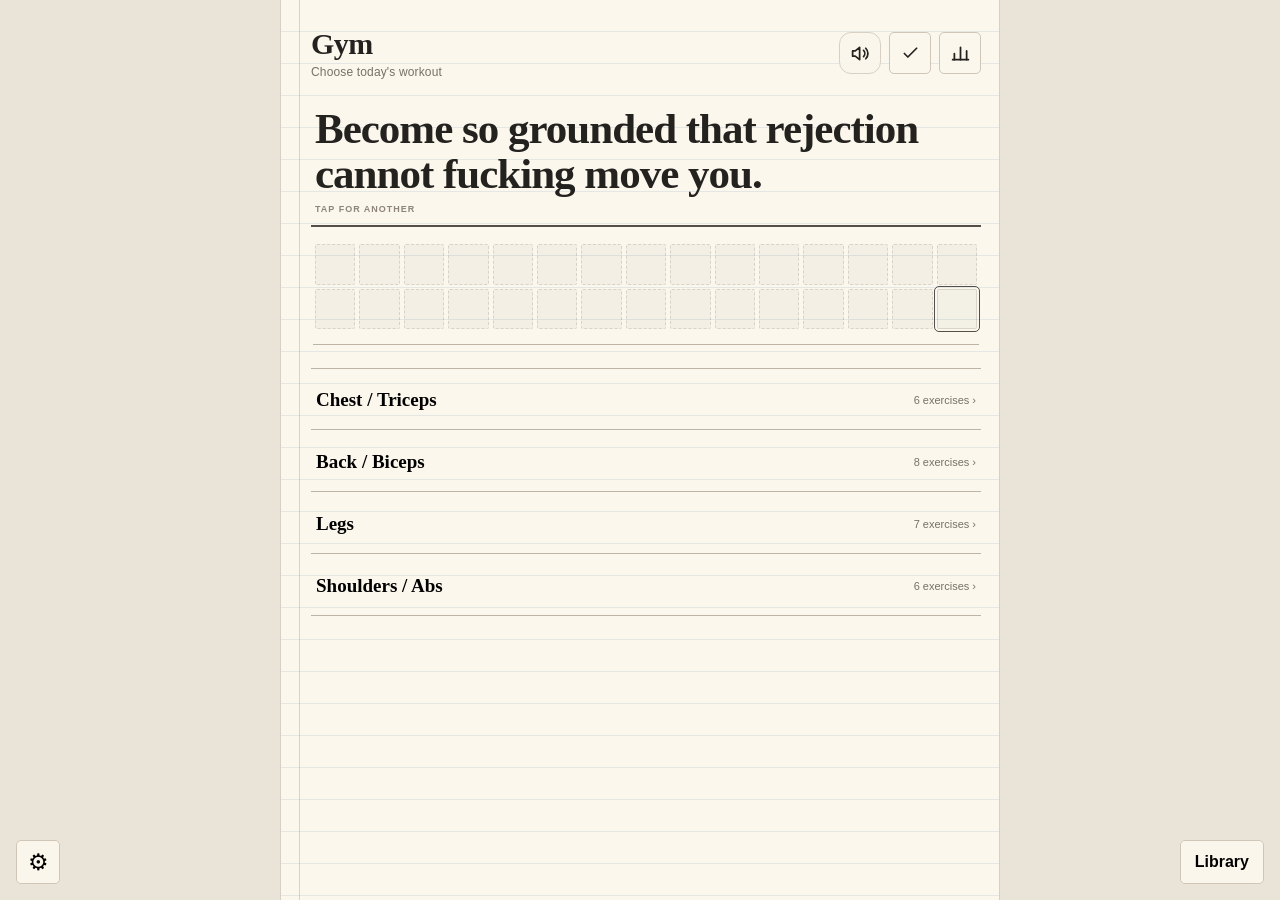
==== index.html @ 4568f5f9 "Fix spreadsheet layout loader boot" ====
<!DOCTYPE html>
<html lang="en">
<head>
  <meta charset="UTF-8">
  <meta name="viewport" content="width=device-width, initial-scale=1, viewport-fit=cover">
  <meta name="apple-mobile-web-app-capable" content="yes">
  <meta name="apple-mobile-web-app-status-bar-style" content="default">
  <meta name="theme-color" content="#f7f1e5">
  <link rel="apple-touch-icon" href="apple-touch-icon.png">
  <title>Gym Tracker</title>
  <style>html,body{margin:0;min-height:100%;background:#f7f1e5;font-family:-apple-system,BlinkMacSystemFont,"Segoe UI",Arial,sans-serif}#boot{min-height:100vh;display:grid;place-items:center;color:#777;font-size:13px}</style>
</head>
<body>
  <div id="boot">Loading gym tracker…</div>
  <script>
    if ('serviceWorker' in navigator) navigator.serviceWorker.register('./sw.js').catch(() => {});
    const files = ['./legacy.html?v=15','./layout-v15-0.txt?v=15','./layout-v15-1.txt?v=15','./layout-v15-2.txt?v=15','./layout-v15-3.txt?v=15','./layout-v15-4.txt?v=15'];
    Promise.all(files.map(url => fetch(url).then(r => { if (!r.ok) throw new Error('Could not load ' + url); return r.text(); })))
      .then(([html, ...parts]) => {
        const script = parts.join('\n');
        const enhanced = html
          .replace('</head>', '<link rel="stylesheet" href="layout-v15.css?v=15"></head>')
          .replace('</body>', '<script>' + script + '</' + 'script></body>');
        document.open();
        document.write(enhanced);
        document.close();
      })
      .catch(err => { document.getElementById('boot').textContent = 'Could not load the gym tracker. Check your connection once, then reopen the app.'; console.error(err); });
  </script>
</body>
</html>
---- layout-v15.css ----
/* V15 — compact spreadsheet workout layout */
:root {
  --sheet-head: #dfa178;
  --sheet-sub: #ebc2a6;
  --sheet-grid: #c8b7a7;
  --sheet-cell: rgba(251,247,237,.93);
  --sheet-last: #8b8277;
}

.workout-sheet-hint {
  margin: -8px 1px 9px;
  color: var(--muted);
  font-size: 10px;
  letter-spacing: .15px;
}

.workout-sheet-wrap {
  width: calc(100% + 24px);
  margin-left: -12px;
  margin-right: -12px;
  overflow-x: auto;
  overscroll-behavior-x: contain;
  -webkit-overflow-scrolling: touch;
  border: 1px solid #aa9887;
  background: rgba(251,247,237,.72);
  scrollbar-width: thin;
}

.workout-sheet {
  border-collapse: separate;
  border-spacing: 0;
  table-layout: fixed;
  min-width: max-content;
  width: max-content;
  color: var(--text);
  font-size: 12px;
}

.workout-sheet th,
.workout-sheet td {
  border-right: 1px solid var(--sheet-grid);
  border-bottom: 1px solid var(--sheet-grid);
  padding: 5px 4px;
  text-align: center;
  vertical-align: middle;
}

.workout-sheet tr:last-child td { border-bottom: 0; }
.workout-sheet th:last-child,
.workout-sheet td:last-child { border-right: 0; }

.workout-sheet thead th {
  color: #111;
  font-family: -apple-system, BlinkMacSystemFont, "Segoe UI", Arial, sans-serif;
  font-weight: 800;
  letter-spacing: .05px;
}

.workout-sheet .sheet-group-row th { background: var(--sheet-head); font-size: 13px; }
.workout-sheet .sheet-sub-row th { background: var(--sheet-sub); font-size: 12px; }
.workout-sheet .sheet-sets-group { font-size: 15px !important; }

.workout-sheet .sheet-exercise-col,
.workout-sheet .sheet-exercise-cell {
  width: 154px;
  min-width: 154px;
  max-width: 154px;
  position: sticky;
  left: 0;
}

.workout-sheet .sheet-exercise-col {
  z-index: 7;
  background: var(--sheet-head) !important;
  font-size: 15px !important;
}

.workout-sheet .sheet-exercise-cell {
  z-index: 4;
  background: #fbf7ed;
  text-align: left;
  padding: 6px 7px;
  box-shadow: 1px 0 0 var(--sheet-grid);
}

.sheet-ex-name {
  font-family: Georgia, "Times New Roman", serif;
  font-size: 13px;
  line-height: 1.1;
  font-weight: 700;
  overflow-wrap: anywhere;
}

.sheet-ex-meta {
  margin-top: 3px;
  color: var(--muted);
  font-size: 8.5px;
  line-height: 1.2;
}

.sheet-ex-tools {
  display: flex;
  align-items: center;
  gap: 4px;
  margin-top: 5px;
}

.sheet-tiny-btn {
  min-width: 24px;
  height: 21px;
  border: 1px solid #b9aa9b;
  border-radius: 3px;
  background: transparent;
  color: #4d4842;
  padding: 0 5px;
  font-size: 9px;
  font-weight: 800;
  cursor: pointer;
}

.sheet-set-col,
.sheet-set-cell,
.sheet-warm-col,
.sheet-warm-cell {
  width: 91px;
  min-width: 91px;
  max-width: 91px;
}

.sheet-set-cell,
.sheet-warm-cell,
.sheet-aim-cell,
.sheet-rir-cell,
.sheet-rep-aim-cell,
.sheet-control-cell {
  background: var(--sheet-cell);
}

.sheet-pair {
  display: grid;
  grid-template-columns: minmax(0, 1fr) 7px minmax(0, 1fr);
  align-items: center;
  gap: 1px;
  min-height: 28px;
}

.sheet-mini-input {
  width: 100%;
  min-width: 0;
  height: 27px;
  border: 0;
  border-bottom: 1px solid #a3978a;
  border-radius: 0;
  background: transparent;
  padding: 1px;
  text-align: center;
  color: var(--text);
  font-family: Georgia, "Times New Roman", serif;
  font-size: 14px;
  outline: none;
}

.sheet-mini-input:focus {
  background: rgba(255,255,255,.55);
  border-bottom-color: #222;
}

.sheet-slash { color: #625b53; font-size: 12px; font-weight: 700; }

.sheet-flags {
  display: flex;
  justify-content: center;
  gap: 3px;
  margin-top: 3px;
  min-height: 18px;
}

.sheet-flag-btn {
  height: 18px;
  min-width: 24px;
  border: 1px solid #bbb0a4;
  border-radius: 3px;
  background: transparent;
  color: #7a7168;
  padding: 0 4px;
  font-size: 8px;
  font-weight: 850;
  cursor: pointer;
}

.sheet-flag-btn.active {
  color: #fff;
  background: #25231f;
  border-color: #25231f;
}

.sheet-flag-btn.ds.active { background: #696158; border-color: #696158; }
.sheet-warm-mark { color: #7d7368; font-size: 8px; font-weight: 850; margin-top: 4px; }

.sheet-last {
  min-height: 12px;
  margin-top: 3px;
  color: var(--sheet-last);
  font-size: 8px;
  line-height: 1.15;
  white-space: nowrap;
}

.sheet-last strong { color: #5e574f; font-weight: 750; }

.sheet-aim-col,
.sheet-aim-cell {
  width: 118px;
  min-width: 118px;
  max-width: 118px;
}

.sheet-aim-btn {
  width: 100%;
  border: 0;
  background: transparent;
  padding: 2px;
  color: #222;
  font-size: 10px;
  line-height: 1.18;
  font-weight: 750;
  cursor: pointer;
  overflow-wrap: anywhere;
}
.sheet-aim-btn.has-rec { text-decoration: underline; text-decoration-style: dotted; text-underline-offset: 2px; }
.sheet-aim-kind { display:block; color: #756b60; font-size: 8px; font-weight: 800; text-transform: uppercase; margin-bottom: 2px; }

.sheet-rir-col,
.sheet-rir-cell {
  width: 56px;
  min-width: 56px;
  max-width: 56px;
}

.sheet-rir-input {
  width: 43px;
  height: 30px;
  border: 0;
  border-bottom: 1px solid #9f9387;
  background: transparent;
  text-align: center;
  font-family: Georgia, "Times New Roman", serif;
  font-size: 13px;
  outline: none;
}

.sheet-rep-aim-col,
.sheet-rep-aim-cell {
  width: 64px;
  min-width: 64px;
  max-width: 64px;
}

.sheet-rep-aim-cell {
  font-family: Georgia, "Times New Roman", serif;
  font-size: 13px;
  font-weight: 700;
}

.sheet-control-col,
.sheet-control-cell {
  width: 54px;
  min-width: 54px;
  max-width: 54px;
}

.sheet-set-controls {
  display: grid;
  grid-template-columns: 1fr 1fr;
  gap: 3px;
}

.sheet-set-control {
  height: 27px;
  border: 1px solid #b8ab9e;
  border-radius: 3px;
  background: transparent;
  padding: 0;
  font-size: 15px;
  line-height: 1;
  cursor: pointer;
}

.sheet-set-control:disabled { opacity: .28; }

.sheet-workout-footer {
  margin-top: 13px;
}

.sheet-workout-note {
  color: var(--muted);
  font-size: 10px;
  line-height: 1.35;
  margin: 8px 1px 14px;
}

.sheet-extra-settings {
  display: grid;
  grid-template-columns: minmax(0, 1fr) minmax(0, 1fr);
  gap: 8px;
  margin: 3px 0 12px;
}

.sheet-setting-field {
  display: grid;
  grid-template-columns: auto minmax(0,1fr);
  align-items: center;
  gap: 6px;
  color: var(--muted);
  font-size: 10px;
  font-weight: 750;
  text-transform: uppercase;
  letter-spacing: .35px;
}

.sheet-setting-field input {
  width: 100%;
  min-width: 0;
  height: 34px;
  border: 0;
  border-bottom: 1px solid #91887b;
  background: rgba(255,255,255,.15);
  text-align: center;
  color: var(--text);
  font-size: 14px;
  outline: none;
}

@media (max-width: 380px) {
  .workout-sheet .sheet-exercise-col,
  .workout-sheet .sheet-exercise-cell { width: 140px; min-width: 140px; max-width: 140px; }
  .sheet-set-col, .sheet-set-cell, .sheet-warm-col, .sheet-warm-cell { width: 86px; min-width: 86px; max-width: 86px; }
}
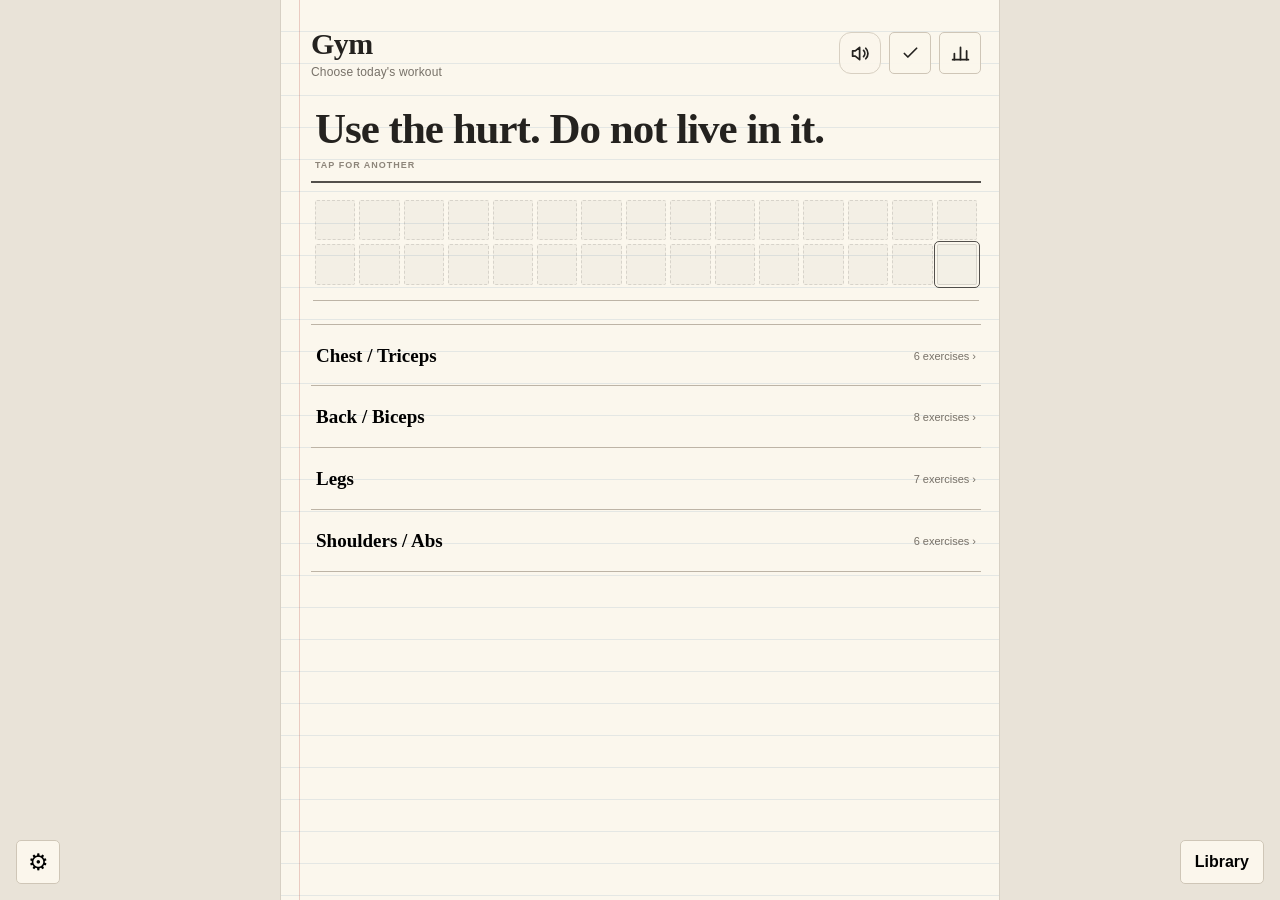
==== commit 807b66ba: "Switch app to V16 notebook layout" ====
--- a/index.html
+++ b/index.html
@@ -14,13 +14,12 @@
   <div id="boot">Loading gym tracker…</div>
   <script>
     if ('serviceWorker' in navigator) navigator.serviceWorker.register('./sw.js').catch(() => {});
-    const files = ['./legacy.html?v=15','./layout-v15-0.txt?v=15','./layout-v15-1.txt?v=15','./layout-v15-2.txt?v=15','./layout-v15-3.txt?v=15','./layout-v15-4.txt?v=15'];
-    Promise.all(files.map(url => fetch(url).then(r => { if (!r.ok) throw new Error('Could not load ' + url); return r.text(); })))
-      .then(([html, ...parts]) => {
-        const script = parts.join('\n');
+    fetch('./legacy.html?v=16')
+      .then(r => { if (!r.ok) throw new Error('Could not load app'); return r.text(); })
+      .then(html => {
         const enhanced = html
-          .replace('</head>', '<link rel="stylesheet" href="layout-v15.css?v=15"></head>')
-          .replace('</body>', '<script>' + script + '</' + 'script></body>');
+          .replace('</head>', '<link rel="stylesheet" href="layout-v16.css?v=16"></head>')
+          .replace('</body>', '<script src="layout-v16.js?v=16"></' + 'script></body>');
         document.open();
         document.write(enhanced);
         document.close();
@@ -28,4 +27,4 @@
       .catch(err => { document.getElementById('boot').textContent = 'Could not load the gym tracker. Check your connection once, then reopen the app.'; console.error(err); });
   </script>
 </body>
-</html>
+</html>
--- a/layout-v16.css
+++ b/layout-v16.css
@@ -0,0 +1,360 @@
+/* V16 — notebook workout sheet */
+:root {
+  --nb-paper: #fbf7ed;
+  --nb-ink: #24211d;
+  --nb-muted: #7c756c;
+  --nb-line: rgba(91, 128, 158, .18);
+  --nb-grid: #c9c0b4;
+  --nb-red: rgba(195, 76, 66, .34);
+  --nb-aim: #f3d3bb;
+  --nb-aim-strong: #e8a97d;
+}
+
+body.workout-active { background: #e9e3d8; }
+body.workout-active .settings-fab,
+body.workout-active .library-fab { display: none; }
+
+.workout-notebook {
+  min-height: 100vh;
+  width: 100%;
+  position: relative;
+}
+
+.workout-topbar {
+  display: grid;
+  grid-template-columns: 44px 1fr 44px;
+  align-items: center;
+  margin: -3px 0 6px;
+}
+.workout-topbar .back-btn { justify-self: start; }
+.workout-topbar h1 {
+  margin: 0;
+  text-align: center;
+  font-family: Georgia, "Times New Roman", serif;
+  font-size: 27px;
+  font-style: italic;
+  font-weight: 700;
+  letter-spacing: -.7px;
+}
+.workout-menu-btn {
+  justify-self: end;
+  width: 34px;
+  height: 34px;
+  border: 0;
+  background: transparent;
+  font-size: 24px;
+  line-height: 1;
+  cursor: pointer;
+  color: var(--nb-ink);
+}
+
+.workout-date {
+  text-align: right;
+  margin: 0 2px 2px;
+  color: var(--nb-muted);
+  font-family: Georgia, "Times New Roman", serif;
+  font-size: 12px;
+  font-style: italic;
+}
+
+.workout-mini-quote {
+  position: relative;
+  margin: 5px 0 14px 10px;
+  padding: 7px 8px 7px 13px;
+  max-width: 92%;
+  font-family: Georgia, "Times New Roman", serif;
+  font-style: italic;
+  font-size: 16px;
+  line-height: 1.25;
+  color: #3b3630;
+}
+.workout-mini-quote::before {
+  content: "";
+  position: absolute;
+  left: 0;
+  top: 1px;
+  bottom: 1px;
+  width: 2px;
+  background: var(--nb-red);
+}
+
+.notebook-sheet-wrap {
+  width: calc(100% + 12px);
+  margin-left: -6px;
+  overflow-x: auto;
+  -webkit-overflow-scrolling: touch;
+  overscroll-behavior-x: contain;
+  scrollbar-width: none;
+  border-top: 1px solid #aaa094;
+  border-bottom: 1px solid #aaa094;
+  background: rgba(251,247,237,.34);
+}
+.notebook-sheet-wrap::-webkit-scrollbar { display:none; }
+
+.notebook-sheet {
+  border-collapse: collapse;
+  table-layout: fixed;
+  width: max-content;
+  min-width: 100%;
+  color: var(--nb-ink);
+}
+.notebook-sheet th,
+.notebook-sheet td {
+  border-right: 1px solid var(--nb-grid);
+  border-bottom: 1px solid var(--nb-grid);
+  text-align: center;
+  vertical-align: middle;
+  padding: 4px 2px;
+  background: rgba(251,247,237,.86);
+}
+.notebook-sheet th:last-child,
+.notebook-sheet td:last-child { border-right:0; }
+.notebook-sheet tbody tr:last-child td { border-bottom:0; }
+.notebook-sheet thead th {
+  height: 34px;
+  background: rgba(251,247,237,.94);
+  font-family: Georgia, "Times New Roman", serif;
+  font-size: 10px;
+  font-weight: 700;
+}
+
+.nb-ex-col, .nb-ex-cell {
+  width: 76px;
+  min-width: 76px;
+  max-width: 76px;
+  position: sticky;
+  left: 0;
+}
+.nb-ex-col { z-index: 6; }
+.nb-ex-cell {
+  z-index: 4;
+  background: var(--nb-paper) !important;
+  text-align: left !important;
+  padding: 5px 5px !important;
+  box-shadow: 1px 0 0 var(--nb-grid);
+}
+.nb-ex-name {
+  font-family: Georgia, "Times New Roman", serif;
+  font-size: 10.5px;
+  line-height: 1.05;
+  font-weight: 700;
+  overflow-wrap: anywhere;
+}
+.nb-ex-actions {
+  display:flex;
+  gap:2px;
+  margin-top:5px;
+}
+.nb-mini-action {
+  border:0;
+  border-bottom:1px solid #aaa095;
+  background:transparent;
+  padding:0;
+  min-width:14px;
+  width:14px;
+  height:16px;
+  font-size:7px;
+  color:#6b645d;
+  cursor:pointer;
+}
+
+.nb-warm-col, .nb-warm-cell { width:41px; min-width:41px; max-width:41px; }
+.nb-set-col, .nb-set-cell { width:42px; min-width:42px; max-width:42px; }
+.nb-aim-col, .nb-aim-cell { width:66px; min-width:66px; max-width:66px; }
+.nb-range-col, .nb-range-cell { width:43px; min-width:43px; max-width:43px; }
+.nb-aim-col, .nb-aim-cell { background: var(--nb-aim) !important; }
+
+.nb-pair {
+  display:grid;
+  grid-template-columns: 1fr;
+  gap:1px;
+  justify-items:center;
+}
+.nb-pair-row {
+  display:grid;
+  grid-template-columns:minmax(0,1fr) 5px minmax(0,1fr);
+  align-items:center;
+  width:100%;
+}
+.nb-input {
+  width:100%;
+  min-width:0;
+  height:25px;
+  padding:0;
+  border:0;
+  border-bottom:1px solid #a69c90;
+  border-radius:0;
+  background:transparent;
+  text-align:center;
+  color:var(--nb-ink);
+  font-family:Georgia, "Times New Roman", serif;
+  font-size:10px;
+  outline:none;
+}
+.nb-input:focus { background:rgba(255,255,255,.65); border-bottom-color:#2b2926; }
+.nb-slash { font-size:9px; color:#746d65; }
+
+.nb-flags {
+  min-height:17px;
+  margin-top:2px;
+  display:flex;
+  justify-content:center;
+  gap:2px;
+}
+.nb-flag {
+  min-width:19px;
+  height:17px;
+  padding:0 2px;
+  border:1px solid #b9afa3;
+  border-radius:2px;
+  background:transparent;
+  font-size:7px;
+  font-weight:800;
+  color:#756e66;
+  cursor:pointer;
+}
+.nb-flag.active { background:#26231f; color:#fff; border-color:#26231f; }
+.nb-flag.ds.active { background:#6c645b; border-color:#6c645b; }
+.nb-warm-label { color:#8b8176; font-size:7px; font-weight:800; margin-top:2px; }
+.nb-last { min-height:10px; margin-top:2px; color:#8c8379; font-size:7px; white-space:nowrap; }
+.nb-last strong { color:#5f5851; font-weight:700; }
+
+.nb-aim-button {
+  width:100%;
+  min-height:49px;
+  border:0;
+  background:transparent;
+  padding:2px 1px;
+  cursor:pointer;
+  color:var(--nb-ink);
+}
+.nb-aim-button:disabled { cursor:default; }
+.nb-aim-weight {
+  display:block;
+  font-family:Georgia, "Times New Roman", serif;
+  font-size:10.5px;
+  font-weight:700;
+  line-height:1.05;
+}
+.nb-aim-reps {
+  display:block;
+  margin-top:3px;
+  font-family:Georgia, "Times New Roman", serif;
+  font-size:9px;
+  font-weight:700;
+  line-height:1.05;
+  letter-spacing:.15px;
+}
+.nb-aim-tag {
+  display:block;
+  margin-top:3px;
+  color:#86634b;
+  font-size:6.5px;
+  font-weight:800;
+  text-transform:uppercase;
+  letter-spacing:.45px;
+}
+.nb-range-cell {
+  font-family:Georgia, "Times New Roman", serif;
+  font-size:9.5px;
+  font-weight:700;
+}
+
+.nb-add-exercise {
+  width:100%;
+  min-height:42px;
+  border:0;
+  border-bottom:1px solid #bdb4a6;
+  background:transparent;
+  text-align:left;
+  padding:8px 5px;
+  font-family:Georgia, "Times New Roman", serif;
+  font-size:14px;
+  font-weight:700;
+  cursor:pointer;
+}
+.nb-footer-quote {
+  display:flex;
+  align-items:center;
+  gap:9px;
+  margin:17px 8px 18px;
+  color:#4c4640;
+  font-family:Georgia, "Times New Roman", serif;
+  font-size:15px;
+  font-style:italic;
+}
+.nb-flex-mark {
+  font-size:30px;
+  font-style:normal;
+  filter:grayscale(1);
+}
+.nb-finish {
+  width:min(230px, 76%);
+  display:block;
+  margin:0 auto 18px;
+  border:0;
+  border-radius:5px;
+  min-height:48px;
+  background:#23211e;
+  color:#fff;
+  font-family:Georgia, "Times New Roman", serif;
+  font-size:16px;
+  font-style:italic;
+  font-weight:700;
+  cursor:pointer;
+}
+
+.nb-settings-extra {
+  display:grid;
+  grid-template-columns:1fr;
+  gap:6px;
+  margin:4px 0 11px;
+}
+.nb-setting-field {
+  display:grid;
+  grid-template-columns:auto 76px;
+  align-items:center;
+  gap:8px;
+  color:var(--muted);
+  font-size:10px;
+  font-weight:750;
+  text-transform:uppercase;
+  letter-spacing:.35px;
+}
+.nb-setting-field input {
+  width:100%;
+  height:32px;
+  border:0;
+  border-bottom:1px solid #91887b;
+  background:transparent;
+  text-align:center;
+  font-size:14px;
+  outline:none;
+}
+
+/* Keep AIM and R-Aim visible while extra set columns slide underneath. */
+.nb-aim-col,
+.nb-aim-cell {
+  position: sticky;
+  right: 43px;
+  z-index: 5;
+  box-shadow: -1px 0 0 var(--nb-grid);
+}
+.nb-range-col,
+.nb-range-cell {
+  position: sticky;
+  right: 0;
+  z-index: 5;
+  background: var(--nb-paper) !important;
+  box-shadow: -1px 0 0 var(--nb-grid);
+}
+.notebook-sheet thead .nb-aim-col,
+.notebook-sheet thead .nb-range-col { z-index: 8; }
+
+@media (max-width:380px) {
+  .nb-ex-col,.nb-ex-cell { width:72px; min-width:72px; max-width:72px; }
+  .nb-warm-col,.nb-warm-cell { width:39px; min-width:39px; max-width:39px; }
+  .nb-set-col,.nb-set-cell { width:40px; min-width:40px; max-width:40px; }
+  .nb-aim-col,.nb-aim-cell { width:64px; min-width:64px; max-width:64px; right:42px; }
+  .nb-range-col,.nb-range-cell { width:42px; min-width:42px; max-width:42px; }
+}
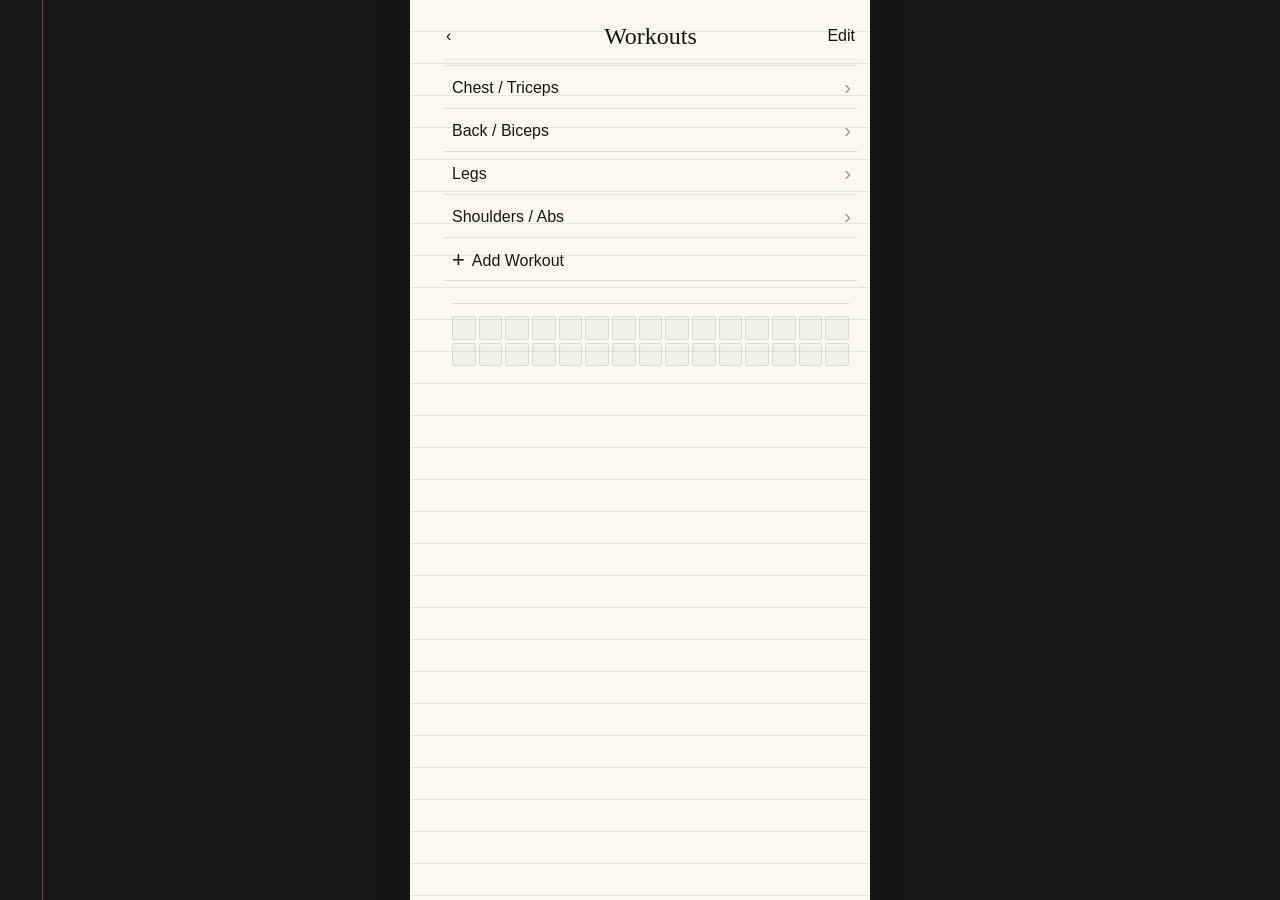
==== commit 6e06fe66: "Switch Gym Tracker to V17 notebook interface" ====
--- a/index.html
+++ b/index.html
@@ -5,26 +5,47 @@
   <meta name="viewport" content="width=device-width, initial-scale=1, viewport-fit=cover">
   <meta name="apple-mobile-web-app-capable" content="yes">
   <meta name="apple-mobile-web-app-status-bar-style" content="default">
-  <meta name="theme-color" content="#f7f1e5">
+  <meta name="theme-color" content="#fbf8ee">
   <link rel="apple-touch-icon" href="apple-touch-icon.png">
   <title>Gym Tracker</title>
-  <style>html,body{margin:0;min-height:100%;background:#f7f1e5;font-family:-apple-system,BlinkMacSystemFont,"Segoe UI",Arial,sans-serif}#boot{min-height:100vh;display:grid;place-items:center;color:#777;font-size:13px}</style>
+  <style>html,body{margin:0;min-height:100%;background:#171717;font-family:-apple-system,BlinkMacSystemFont,"Segoe UI",Arial,sans-serif}#boot{min-height:100vh;display:grid;place-items:center;color:#777;font-size:13px}</style>
 </head>
 <body>
   <div id="boot">Loading gym tracker…</div>
   <script>
     if ('serviceWorker' in navigator) navigator.serviceWorker.register('./sw.js').catch(() => {});
-    fetch('./legacy.html?v=16')
-      .then(r => { if (!r.ok) throw new Error('Could not load app'); return r.text(); })
-      .then(html => {
+
+    const files = [
+      './legacy.html?v=17',
+      './layout-v17-css-0.txt?v=17',
+      './layout-v17-css-1.txt?v=17',
+      './layout-v17-css-2.txt?v=17',
+      './layout-v17-js-0.txt?v=17',
+      './layout-v17-js-1.txt?v=17',
+      './layout-v17-js-2.txt?v=17',
+      './layout-v17-js-3.txt?v=17',
+      './layout-v17-js-4.txt?v=17',
+      './layout-v17-js-5.txt?v=17'
+    ];
+
+    Promise.all(files.map(url => fetch(url).then(r => {
+      if (!r.ok) throw new Error('Could not load ' + url);
+      return r.text();
+    })))
+      .then(([html, css0, css1, css2, ...jsParts]) => {
+        const css = [css0, css1, css2].join('\n');
+        const script = jsParts.join('\n');
         const enhanced = html
-          .replace('</head>', '<link rel="stylesheet" href="layout-v16.css?v=16"></head>')
-          .replace('</body>', '<script src="layout-v16.js?v=16"></' + 'script></body>');
+          .replace('</head>', '<style>' + css + '</style></head>')
+          .replace('</body>', '<script>' + script + '</' + 'script></body>');
         document.open();
         document.write(enhanced);
         document.close();
       })
-      .catch(err => { document.getElementById('boot').textContent = 'Could not load the gym tracker. Check your connection once, then reopen the app.'; console.error(err); });
+      .catch(err => {
+        document.getElementById('boot').textContent = 'Could not load the gym tracker. Check your connection once, then reopen the app.';
+        console.error(err);
+      });
   </script>
 </body>
 </html>
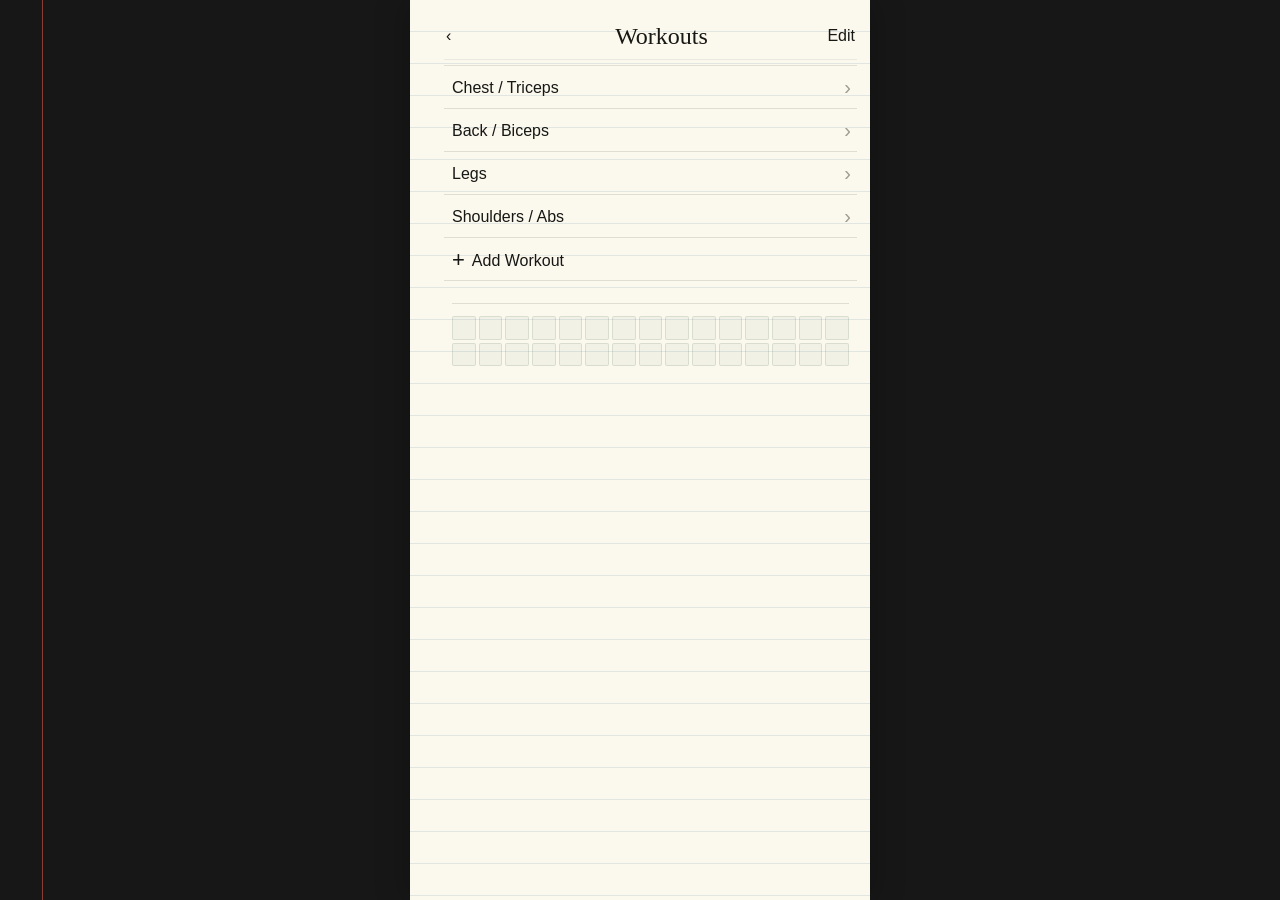
==== commit 0b781129: "Fix workout entry layout and per-set Aim targets" ====
--- a/index.html
+++ b/index.html
@@ -16,16 +16,16 @@
     if ('serviceWorker' in navigator) navigator.serviceWorker.register('./sw.js').catch(() => {});
 
     const files = [
-      './legacy.html?v=17',
-      './layout-v17-css-0.txt?v=17',
-      './layout-v17-css-1.txt?v=17',
-      './layout-v17-css-2.txt?v=17',
-      './layout-v17-js-0.txt?v=17',
-      './layout-v17-js-1.txt?v=17',
-      './layout-v17-js-2.txt?v=17',
-      './layout-v17-js-3.txt?v=17',
-      './layout-v17-js-4.txt?v=17',
-      './layout-v17-js-5.txt?v=17'
+      './legacy.html?v=18',
+      './layout-v17-css-0.txt?v=18',
+      './layout-v17-css-1.txt?v=18',
+      './layout-v17-css-2.txt?v=18',
+      './layout-v17-js-0.txt?v=18',
+      './layout-v17-js-1.txt?v=18',
+      './layout-v17-js-2.txt?v=18',
+      './layout-v17-js-3.txt?v=18',
+      './layout-v17-js-4.txt?v=18',
+      './layout-v17-js-5.txt?v=18'
     ];
 
     Promise.all(files.map(url => fetch(url).then(r => {
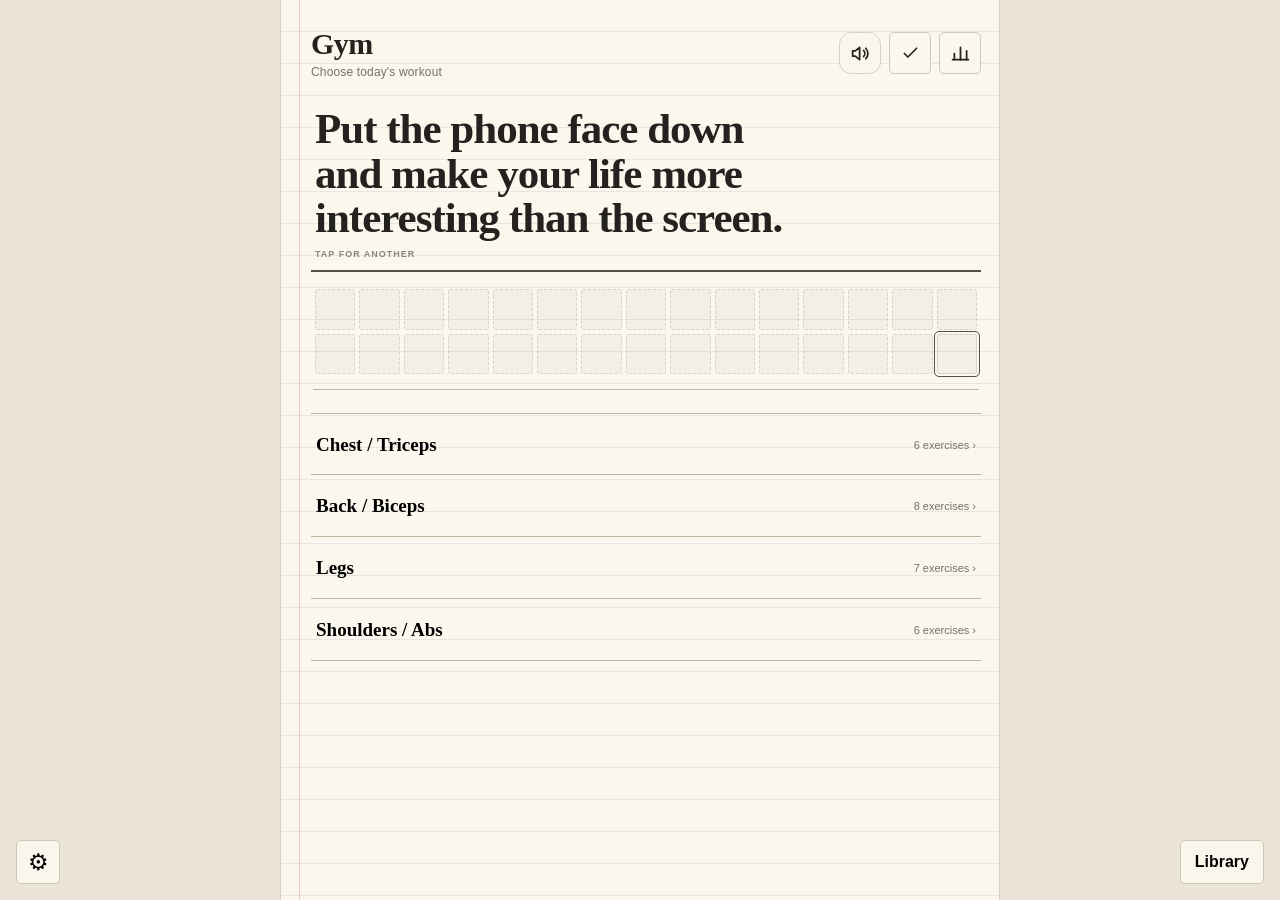
==== commit ca3b0a30: "Restore V15 workout app and refresh offline cache Restore the final V15 loader from 4568f5f. Keep ex" ====
--- a/index.html
+++ b/index.html
@@ -5,47 +5,27 @@
   <meta name="viewport" content="width=device-width, initial-scale=1, viewport-fit=cover">
   <meta name="apple-mobile-web-app-capable" content="yes">
   <meta name="apple-mobile-web-app-status-bar-style" content="default">
-  <meta name="theme-color" content="#fbf8ee">
+  <meta name="theme-color" content="#f7f1e5">
   <link rel="apple-touch-icon" href="apple-touch-icon.png">
   <title>Gym Tracker</title>
-  <style>html,body{margin:0;min-height:100%;background:#171717;font-family:-apple-system,BlinkMacSystemFont,"Segoe UI",Arial,sans-serif}#boot{min-height:100vh;display:grid;place-items:center;color:#777;font-size:13px}</style>
+  <style>html,body{margin:0;min-height:100%;background:#f7f1e5;font-family:-apple-system,BlinkMacSystemFont,"Segoe UI",Arial,sans-serif}#boot{min-height:100vh;display:grid;place-items:center;color:#777;font-size:13px}</style>
 </head>
 <body>
   <div id="boot">Loading gym tracker…</div>
   <script>
     if ('serviceWorker' in navigator) navigator.serviceWorker.register('./sw.js').catch(() => {});
-
-    const files = [
-      './legacy.html?v=18',
-      './layout-v17-css-0.txt?v=18',
-      './layout-v17-css-1.txt?v=18',
-      './layout-v17-css-2.txt?v=18',
-      './layout-v17-js-0.txt?v=18',
-      './layout-v17-js-1.txt?v=18',
-      './layout-v17-js-2.txt?v=18',
-      './layout-v17-js-3.txt?v=18',
-      './layout-v17-js-4.txt?v=18',
-      './layout-v17-js-5.txt?v=18'
-    ];
-
-    Promise.all(files.map(url => fetch(url).then(r => {
-      if (!r.ok) throw new Error('Could not load ' + url);
-      return r.text();
-    })))
-      .then(([html, css0, css1, css2, ...jsParts]) => {
-        const css = [css0, css1, css2].join('\n');
-        const script = jsParts.join('\n');
+    const files = ['./legacy.html?v=15-restored-20260916','./layout-v15-0.txt?v=15-restored-20260916','./layout-v15-1.txt?v=15-restored-20260916','./layout-v15-2.txt?v=15-restored-20260916','./layout-v15-3.txt?v=15-restored-20260916','./layout-v15-4.txt?v=15-restored-20260916'];
+    Promise.all(files.map(url => fetch(url).then(r => { if (!r.ok) throw new Error('Could not load ' + url); return r.text(); })))
+      .then(([html, ...parts]) => {
+        const script = parts.join('\n');
         const enhanced = html
-          .replace('</head>', '<style>' + css + '</style></head>')
+          .replace('</head>', '<link rel="stylesheet" href="layout-v15.css?v=15-restored-20260916"></head>')
           .replace('</body>', '<script>' + script + '</' + 'script></body>');
         document.open();
         document.write(enhanced);
         document.close();
       })
-      .catch(err => {
-        document.getElementById('boot').textContent = 'Could not load the gym tracker. Check your connection once, then reopen the app.';
-        console.error(err);
-      });
+      .catch(err => { document.getElementById('boot').textContent = 'Could not load the gym tracker. Check your connection once, then reopen the app.'; console.error(err); });
   </script>
 </body>
-</html>+</html>
--- a/layout-v15.css
+++ b/layout-v15.css
@@ -0,0 +1,338 @@
+/* V15 — compact spreadsheet workout layout */
+:root {
+  --sheet-head: #dfa178;
+  --sheet-sub: #ebc2a6;
+  --sheet-grid: #c8b7a7;
+  --sheet-cell: rgba(251,247,237,.93);
+  --sheet-last: #8b8277;
+}
+
+.workout-sheet-hint {
+  margin: -8px 1px 9px;
+  color: var(--muted);
+  font-size: 10px;
+  letter-spacing: .15px;
+}
+
+.workout-sheet-wrap {
+  width: calc(100% + 24px);
+  margin-left: -12px;
+  margin-right: -12px;
+  overflow-x: auto;
+  overscroll-behavior-x: contain;
+  -webkit-overflow-scrolling: touch;
+  border: 1px solid #aa9887;
+  background: rgba(251,247,237,.72);
+  scrollbar-width: thin;
+}
+
+.workout-sheet {
+  border-collapse: separate;
+  border-spacing: 0;
+  table-layout: fixed;
+  min-width: max-content;
+  width: max-content;
+  color: var(--text);
+  font-size: 12px;
+}
+
+.workout-sheet th,
+.workout-sheet td {
+  border-right: 1px solid var(--sheet-grid);
+  border-bottom: 1px solid var(--sheet-grid);
+  padding: 5px 4px;
+  text-align: center;
+  vertical-align: middle;
+}
+
+.workout-sheet tr:last-child td { border-bottom: 0; }
+.workout-sheet th:last-child,
+.workout-sheet td:last-child { border-right: 0; }
+
+.workout-sheet thead th {
+  color: #111;
+  font-family: -apple-system, BlinkMacSystemFont, "Segoe UI", Arial, sans-serif;
+  font-weight: 800;
+  letter-spacing: .05px;
+}
+
+.workout-sheet .sheet-group-row th { background: var(--sheet-head); font-size: 13px; }
+.workout-sheet .sheet-sub-row th { background: var(--sheet-sub); font-size: 12px; }
+.workout-sheet .sheet-sets-group { font-size: 15px !important; }
+
+.workout-sheet .sheet-exercise-col,
+.workout-sheet .sheet-exercise-cell {
+  width: 154px;
+  min-width: 154px;
+  max-width: 154px;
+  position: sticky;
+  left: 0;
+}
+
+.workout-sheet .sheet-exercise-col {
+  z-index: 7;
+  background: var(--sheet-head) !important;
+  font-size: 15px !important;
+}
+
+.workout-sheet .sheet-exercise-cell {
+  z-index: 4;
+  background: #fbf7ed;
+  text-align: left;
+  padding: 6px 7px;
+  box-shadow: 1px 0 0 var(--sheet-grid);
+}
+
+.sheet-ex-name {
+  font-family: Georgia, "Times New Roman", serif;
+  font-size: 13px;
+  line-height: 1.1;
+  font-weight: 700;
+  overflow-wrap: anywhere;
+}
+
+.sheet-ex-meta {
+  margin-top: 3px;
+  color: var(--muted);
+  font-size: 8.5px;
+  line-height: 1.2;
+}
+
+.sheet-ex-tools {
+  display: flex;
+  align-items: center;
+  gap: 4px;
+  margin-top: 5px;
+}
+
+.sheet-tiny-btn {
+  min-width: 24px;
+  height: 21px;
+  border: 1px solid #b9aa9b;
+  border-radius: 3px;
+  background: transparent;
+  color: #4d4842;
+  padding: 0 5px;
+  font-size: 9px;
+  font-weight: 800;
+  cursor: pointer;
+}
+
+.sheet-set-col,
+.sheet-set-cell,
+.sheet-warm-col,
+.sheet-warm-cell {
+  width: 91px;
+  min-width: 91px;
+  max-width: 91px;
+}
+
+.sheet-set-cell,
+.sheet-warm-cell,
+.sheet-aim-cell,
+.sheet-rir-cell,
+.sheet-rep-aim-cell,
+.sheet-control-cell {
+  background: var(--sheet-cell);
+}
+
+.sheet-pair {
+  display: grid;
+  grid-template-columns: minmax(0, 1fr) 7px minmax(0, 1fr);
+  align-items: center;
+  gap: 1px;
+  min-height: 28px;
+}
+
+.sheet-mini-input {
+  width: 100%;
+  min-width: 0;
+  height: 27px;
+  border: 0;
+  border-bottom: 1px solid #a3978a;
+  border-radius: 0;
+  background: transparent;
+  padding: 1px;
+  text-align: center;
+  color: var(--text);
+  font-family: Georgia, "Times New Roman", serif;
+  font-size: 14px;
+  outline: none;
+}
+
+.sheet-mini-input:focus {
+  background: rgba(255,255,255,.55);
+  border-bottom-color: #222;
+}
+
+.sheet-slash { color: #625b53; font-size: 12px; font-weight: 700; }
+
+.sheet-flags {
+  display: flex;
+  justify-content: center;
+  gap: 3px;
+  margin-top: 3px;
+  min-height: 18px;
+}
+
+.sheet-flag-btn {
+  height: 18px;
+  min-width: 24px;
+  border: 1px solid #bbb0a4;
+  border-radius: 3px;
+  background: transparent;
+  color: #7a7168;
+  padding: 0 4px;
+  font-size: 8px;
+  font-weight: 850;
+  cursor: pointer;
+}
+
+.sheet-flag-btn.active {
+  color: #fff;
+  background: #25231f;
+  border-color: #25231f;
+}
+
+.sheet-flag-btn.ds.active { background: #696158; border-color: #696158; }
+.sheet-warm-mark { color: #7d7368; font-size: 8px; font-weight: 850; margin-top: 4px; }
+
+.sheet-last {
+  min-height: 12px;
+  margin-top: 3px;
+  color: var(--sheet-last);
+  font-size: 8px;
+  line-height: 1.15;
+  white-space: nowrap;
+}
+
+.sheet-last strong { color: #5e574f; font-weight: 750; }
+
+.sheet-aim-col,
+.sheet-aim-cell {
+  width: 118px;
+  min-width: 118px;
+  max-width: 118px;
+}
+
+.sheet-aim-btn {
+  width: 100%;
+  border: 0;
+  background: transparent;
+  padding: 2px;
+  color: #222;
+  font-size: 10px;
+  line-height: 1.18;
+  font-weight: 750;
+  cursor: pointer;
+  overflow-wrap: anywhere;
+}
+.sheet-aim-btn.has-rec { text-decoration: underline; text-decoration-style: dotted; text-underline-offset: 2px; }
+.sheet-aim-kind { display:block; color: #756b60; font-size: 8px; font-weight: 800; text-transform: uppercase; margin-bottom: 2px; }
+
+.sheet-rir-col,
+.sheet-rir-cell {
+  width: 56px;
+  min-width: 56px;
+  max-width: 56px;
+}
+
+.sheet-rir-input {
+  width: 43px;
+  height: 30px;
+  border: 0;
+  border-bottom: 1px solid #9f9387;
+  background: transparent;
+  text-align: center;
+  font-family: Georgia, "Times New Roman", serif;
+  font-size: 13px;
+  outline: none;
+}
+
+.sheet-rep-aim-col,
+.sheet-rep-aim-cell {
+  width: 64px;
+  min-width: 64px;
+  max-width: 64px;
+}
+
+.sheet-rep-aim-cell {
+  font-family: Georgia, "Times New Roman", serif;
+  font-size: 13px;
+  font-weight: 700;
+}
+
+.sheet-control-col,
+.sheet-control-cell {
+  width: 54px;
+  min-width: 54px;
+  max-width: 54px;
+}
+
+.sheet-set-controls {
+  display: grid;
+  grid-template-columns: 1fr 1fr;
+  gap: 3px;
+}
+
+.sheet-set-control {
+  height: 27px;
+  border: 1px solid #b8ab9e;
+  border-radius: 3px;
+  background: transparent;
+  padding: 0;
+  font-size: 15px;
+  line-height: 1;
+  cursor: pointer;
+}
+
+.sheet-set-control:disabled { opacity: .28; }
+
+.sheet-workout-footer {
+  margin-top: 13px;
+}
+
+.sheet-workout-note {
+  color: var(--muted);
+  font-size: 10px;
+  line-height: 1.35;
+  margin: 8px 1px 14px;
+}
+
+.sheet-extra-settings {
+  display: grid;
+  grid-template-columns: minmax(0, 1fr) minmax(0, 1fr);
+  gap: 8px;
+  margin: 3px 0 12px;
+}
+
+.sheet-setting-field {
+  display: grid;
+  grid-template-columns: auto minmax(0,1fr);
+  align-items: center;
+  gap: 6px;
+  color: var(--muted);
+  font-size: 10px;
+  font-weight: 750;
+  text-transform: uppercase;
+  letter-spacing: .35px;
+}
+
+.sheet-setting-field input {
+  width: 100%;
+  min-width: 0;
+  height: 34px;
+  border: 0;
+  border-bottom: 1px solid #91887b;
+  background: rgba(255,255,255,.15);
+  text-align: center;
+  color: var(--text);
+  font-size: 14px;
+  outline: none;
+}
+
+@media (max-width: 380px) {
+  .workout-sheet .sheet-exercise-col,
+  .workout-sheet .sheet-exercise-cell { width: 140px; min-width: 140px; max-width: 140px; }
+  .sheet-set-col, .sheet-set-cell, .sheet-warm-col, .sheet-warm-cell { width: 86px; min-width: 86px; max-width: 86px; }
+}
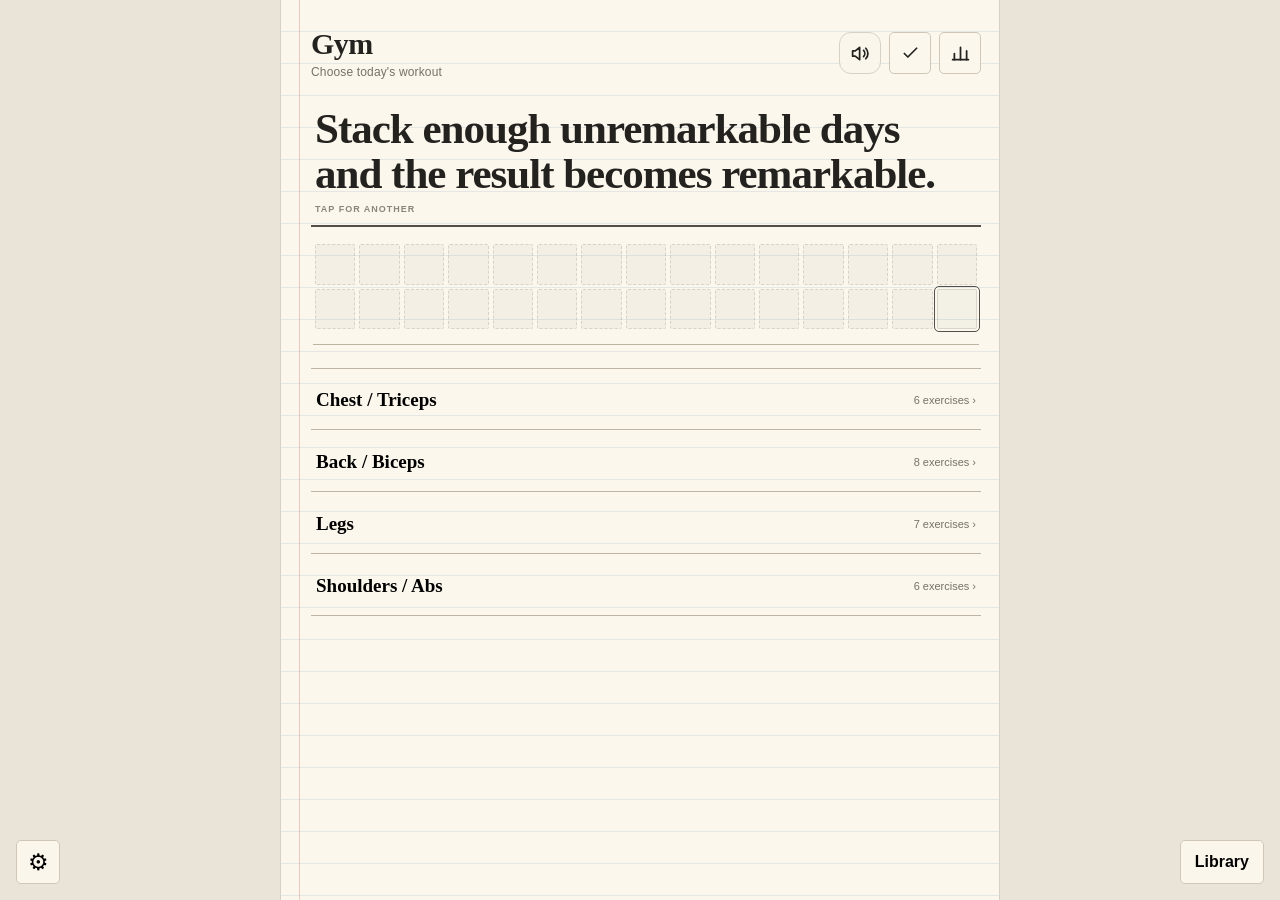
==== commit fb99176c: "Restore original V14 gym app and refresh offline cache" ====
--- a/index.html
+++ b/index.html
@@ -1,31 +1,2457 @@
 <!DOCTYPE html>
 <html lang="en">
 <head>
-  <meta charset="UTF-8">
-  <meta name="viewport" content="width=device-width, initial-scale=1, viewport-fit=cover">
-  <meta name="apple-mobile-web-app-capable" content="yes">
-  <meta name="apple-mobile-web-app-status-bar-style" content="default">
-  <meta name="theme-color" content="#f7f1e5">
   <link rel="apple-touch-icon" href="apple-touch-icon.png">
+  <meta charset="UTF-8" />
+  <meta name="viewport" content="width=device-width, initial-scale=1, viewport-fit=cover" />
+  <meta name="apple-mobile-web-app-capable" content="yes" />
+  <meta name="apple-mobile-web-app-status-bar-style" content="default" />
+  <meta name="theme-color" content="#f7f1e5" />
   <title>Gym Tracker</title>
-  <style>html,body{margin:0;min-height:100%;background:#f7f1e5;font-family:-apple-system,BlinkMacSystemFont,"Segoe UI",Arial,sans-serif}#boot{min-height:100vh;display:grid;place-items:center;color:#777;font-size:13px}</style>
+  <style>
+    :root {
+      --bg: #f5f5f7;
+      --card: #ffffff;
+      --text: #171717;
+      --muted: #757575;
+      --line: #dedede;
+      --accent: #171717;
+      --soft: #f0f0f2;
+      --danger: #b42318;
+      --good: #166534;
+      --good-bg: #f0fdf4;
+      --warn-bg: #fff8e7;
+      --warn: #8a5a00;
+      --radius: 16px;
+      --safe-bottom: env(safe-area-inset-bottom, 0px);
+    }
+
+    * { box-sizing: border-box; }
+    html, body { margin: 0; min-height: 100%; background: var(--bg); color: var(--text); font-family: -apple-system, BlinkMacSystemFont, "Segoe UI", Roboto, Arial, sans-serif; }
+    button, input { font: inherit; }
+    button { -webkit-tap-highlight-color: transparent; }
+
+    .app { width: min(100%, 720px); margin: 0 auto; min-height: 100vh; padding: 24px 16px calc(96px + var(--safe-bottom)); }
+    .header { display: flex; align-items: center; gap: 12px; margin-bottom: 22px; }
+    .header h1 { font-size: 28px; line-height: 1.1; margin: 0; font-weight: 750; letter-spacing: -0.5px; }
+    .back-btn { border: 0; background: transparent; width: 40px; height: 40px; padding: 0; border-radius: 12px; font-size: 27px; cursor: pointer; }
+    .subtitle { color: var(--muted); margin: 5px 0 0; font-size: 14px; }
+
+    .day-list { display: grid; grid-template-columns: 1fr; gap: 12px; }
+    .day-btn { width: 100%; min-height: 72px; border: 1px solid var(--line); background: var(--card); border-radius: var(--radius); padding: 18px; text-align: left; cursor: pointer; box-shadow: 0 1px 2px rgba(0,0,0,.035); display: flex; justify-content: space-between; align-items: center; gap: 12px; }
+    .day-btn:active { transform: scale(.995); }
+    .day-name { font-size: 18px; font-weight: 700; }
+    .day-count { font-size: 13px; color: var(--muted); white-space: nowrap; }
+
+    .exercise-card { background: var(--card); border: 1px solid var(--line); border-radius: var(--radius); margin-bottom: 14px; overflow: hidden; box-shadow: 0 1px 2px rgba(0,0,0,.03); }
+    .exercise-head { padding: 14px 14px 10px; display: flex; justify-content: space-between; align-items: flex-start; gap: 10px; }
+    .exercise-title { font-weight: 750; font-size: 16px; }
+    .exercise-meta { color: var(--muted); font-size: 12px; margin-top: 4px; line-height: 1.35; }
+    .info-btn { border: 1px solid var(--line); background: #fafafa; color: var(--text); width: 32px; height: 32px; border-radius: 10px; font-weight: 750; cursor: pointer; flex: 0 0 auto; }
+
+    .suggestion { margin: 0 12px 12px; border-radius: 12px; padding: 10px 11px; border: 1px solid #d9e6dc; background: var(--good-bg); }
+    .suggestion.warn { background: var(--warn-bg); border-color: #f0dfad; }
+    .suggestion-title { font-size: 11px; text-transform: uppercase; letter-spacing: .35px; font-weight: 800; color: var(--good); margin-bottom: 4px; }
+    .suggestion.warn .suggestion-title { color: var(--warn); }
+    .suggestion-main { font-size: 14px; font-weight: 750; line-height: 1.35; }
+    .suggestion-note { font-size: 12px; color: var(--muted); margin-top: 4px; line-height: 1.35; }
+
+    .last-session { margin: -2px 12px 10px; display: flex; align-items: center; gap: 7px; min-width: 0; }
+    .last-session-label { flex: 0 0 auto; color: var(--muted); font-size: 10px; font-weight: 750; white-space: nowrap; }
+    .last-session-sets { display: flex; gap: 5px; min-width: 0; overflow-x: auto; scrollbar-width: none; padding: 1px 0; }
+    .last-session-sets::-webkit-scrollbar { display: none; }
+    .last-set-chip { flex: 0 0 auto; display: inline-flex; align-items: center; gap: 4px; min-height: 25px; padding: 3px 7px; border: 1px solid var(--line); border-radius: 8px; background: #fafafa; font-size: 11px; color: #555; white-space: nowrap; }
+    .last-set-number { color: var(--muted); font-size: 9px; font-weight: 800; }
+    .last-set-value { font-weight: 700; color: var(--text); }
+    .last-mini-flag { font-size: 8px; font-weight: 850; color: var(--muted); }
+    .last-mini-flag.failure { color: var(--accent); }
+    .last-mini-flag.dropset { color: #555; }
+
+    .set-table { width: 100%; border-collapse: collapse; table-layout: fixed; }
+    .set-table th, .set-table td { border-top: 1px solid var(--line); padding: 8px 6px; text-align: center; vertical-align: middle; }
+    .set-table th { color: var(--muted); font-size: 11px; font-weight: 650; background: #fafafa; text-transform: uppercase; letter-spacing: .3px; }
+    .set-number { width: 44px; color: var(--muted); font-size: 14px; }
+    .flags-col { width: 118px; }
+    .set-input { width: 100%; min-width: 0; height: 39px; border: 1px solid var(--line); border-radius: 10px; background: #fff; padding: 7px 8px; text-align: center; outline: none; font-size: 16px; }
+    .set-input:focus { border-color: #8c8c8c; }
+    .set-flags { display: flex; justify-content: center; gap: 5px; }
+    .flag-btn { width: 42px; height: 36px; border-radius: 10px; border: 1px solid var(--line); background: white; color: var(--muted); font-size: 11px; font-weight: 800; cursor: pointer; padding: 0; }
+    .flag-btn.active { background: var(--accent); border-color: var(--accent); color: white; }
+    .dropset-btn.active { background: #555; border-color: #555; }
+    .exercise-footer { display: flex; gap: 8px; padding: 10px 12px 12px; border-top: 1px solid var(--line); }
+    .add-set-btn { border: 1px solid var(--line); background: #fafafa; border-radius: 11px; padding: 9px 12px; font-weight: 700; cursor: pointer; }
+    .remove-set-btn { border: 0; background: transparent; color: var(--muted); border-radius: 10px; padding: 9px 10px; cursor: pointer; }
+
+    .finish-btn { width: 100%; border: 0; background: var(--accent); color: white; border-radius: 14px; min-height: 50px; font-weight: 800; margin: 4px 0 16px; cursor: pointer; }
+    .finish-note { text-align: center; color: var(--muted); font-size: 12px; margin: -6px 8px 16px; }
+
+    .settings-fab { position: fixed; left: max(16px, env(safe-area-inset-left)); bottom: calc(16px + var(--safe-bottom)); width: 48px; height: 48px; border-radius: 15px; border: 1px solid var(--line); background: rgba(255,255,255,.94); backdrop-filter: blur(8px); font-size: 23px; cursor: pointer; box-shadow: 0 4px 18px rgba(0,0,0,.08); z-index: 20; }
+    .library-fab { position: fixed; right: max(16px, env(safe-area-inset-right)); bottom: calc(16px + var(--safe-bottom)); height: 48px; border-radius: 15px; border: 1px solid var(--line); background: rgba(255,255,255,.94); backdrop-filter: blur(8px); padding: 0 14px; font-weight: 750; cursor: pointer; box-shadow: 0 4px 18px rgba(0,0,0,.08); z-index: 20; }
+
+    .modal-backdrop { position: fixed; inset: 0; background: rgba(0,0,0,.28); display: none; align-items: flex-end; justify-content: center; z-index: 50; }
+    .modal-backdrop.open { display: flex; }
+    .modal { width: min(100%, 720px); max-height: 88vh; overflow: auto; background: var(--bg); border-radius: 24px 24px 0 0; padding: 18px 16px calc(24px + var(--safe-bottom)); box-shadow: 0 -8px 30px rgba(0,0,0,.16); }
+    .modal-head { display: flex; justify-content: space-between; align-items: center; gap: 12px; margin-bottom: 16px; }
+    .modal h2 { margin: 0; font-size: 22px; }
+    .close-btn { border: 1px solid var(--line); background: white; width: 38px; height: 38px; border-radius: 12px; font-size: 20px; cursor: pointer; }
+
+    .settings-card { background: white; border: 1px solid var(--line); border-radius: var(--radius); padding: 12px; margin-bottom: 12px; }
+    .settings-row { display: flex; gap: 8px; align-items: center; margin-bottom: 8px; }
+    .settings-row:last-child { margin-bottom: 0; }
+    .settings-input { flex: 1; min-width: 0; height: 42px; border: 1px solid var(--line); border-radius: 11px; padding: 8px 10px; font-size: 16px; outline: none; }
+    .settings-number { width: 82px; flex: 0 0 82px; }
+    .small-btn, .primary-btn, .danger-btn { border-radius: 11px; min-height: 40px; padding: 8px 12px; cursor: pointer; font-weight: 700; }
+    .small-btn { border: 1px solid var(--line); background: #fafafa; }
+    .primary-btn { width: 100%; border: 0; background: var(--accent); color: white; margin-top: 4px; }
+    .danger-btn { border: 1px solid #f0c7c2; color: var(--danger); background: #fff7f6; }
+    .exercise-settings { margin-left: 12px; padding-left: 12px; border-left: 2px solid #ededed; margin-top: 8px; }
+    .section-label { color: var(--muted); font-size: 12px; font-weight: 700; margin: 10px 0 7px; text-transform: uppercase; letter-spacing: .35px; }
+    .empty { background: white; border: 1px dashed #cfcfcf; border-radius: var(--radius); text-align: center; color: var(--muted); padding: 30px 18px; }
+
+    .library-search { width: 100%; height: 44px; border: 1px solid var(--line); border-radius: 12px; background: white; padding: 9px 12px; font-size: 16px; margin-bottom: 12px; outline: none; }
+    .library-list { display: grid; gap: 8px; }
+    .library-item { border: 1px solid var(--line); background: white; border-radius: 13px; padding: 12px; cursor: pointer; text-align: left; }
+    .library-item-name { font-weight: 750; font-size: 15px; }
+    .library-item-meta { color: var(--muted); font-size: 12px; margin-top: 3px; line-height: 1.35; }
+    .detail-card { background: white; border: 1px solid var(--line); border-radius: var(--radius); padding: 14px; margin-bottom: 10px; }
+    .detail-label { color: var(--muted); font-size: 11px; font-weight: 800; text-transform: uppercase; letter-spacing: .35px; margin-bottom: 4px; }
+    .detail-value { font-size: 15px; line-height: 1.4; }
+    .evidence-note { color: var(--muted); font-size: 12px; line-height: 1.45; margin-top: 8px; }
+
+    .exercise-actions { display: flex; gap: 6px; flex: 0 0 auto; }
+    .chart-btn { border: 1px solid var(--line); background: #fafafa; color: var(--text); height: 32px; border-radius: 10px; font-weight: 750; cursor: pointer; padding: 0 9px; font-size: 12px; }
+    .strength-stats { display: grid; grid-template-columns: repeat(3, 1fr); gap: 8px; margin-bottom: 12px; }
+    .strength-stat { background: white; border: 1px solid var(--line); border-radius: 13px; padding: 10px; min-width: 0; }
+    .strength-stat-label { color: var(--muted); font-size: 10px; font-weight: 800; text-transform: uppercase; letter-spacing: .3px; margin-bottom: 4px; }
+    .strength-stat-value { font-size: 18px; font-weight: 800; line-height: 1.15; }
+    .strength-stat-sub { color: var(--muted); font-size: 11px; margin-top: 3px; }
+    .strength-positive { color: var(--good); }
+    .strength-negative { color: var(--danger); }
+    .chart-card { background: white; border: 1px solid var(--line); border-radius: var(--radius); padding: 12px; overflow: hidden; }
+    .chart-wrap { width: 100%; overflow: hidden; }
+    .strength-svg { width: 100%; height: auto; display: block; }
+    .chart-grid { stroke: #e8e8e8; stroke-width: 1; }
+    .chart-axis-text { fill: #777; font-size: 11px; }
+    .chart-line { fill: none; stroke: #171717; stroke-width: 3; stroke-linecap: round; stroke-linejoin: round; }
+    .chart-dot { fill: #fff; stroke: #171717; stroke-width: 2.5; }
+    .chart-dot.latest { fill: #171717; }
+    .chart-note { color: var(--muted); font-size: 12px; line-height: 1.45; margin-top: 10px; }
+    .history-mini { margin-top: 10px; display: grid; gap: 6px; }
+    .history-row { display: flex; justify-content: space-between; gap: 10px; font-size: 12px; border-top: 1px solid #ededed; padding-top: 7px; }
+    .history-row span:last-child { font-weight: 700; text-align: right; }
+
+    .home-header { justify-content: space-between; }
+    .home-actions { display: flex; align-items: center; gap: 8px; flex: 0 0 auto; }
+    .home-icon-btn, .volume-icon-btn { flex: 0 0 auto; width: 42px; height: 42px; border: 1px solid var(--line); background: var(--card); border-radius: 12px; display: inline-flex; align-items: center; justify-content: center; cursor: pointer; color: var(--text); padding: 0; box-shadow: 0 1px 2px rgba(0,0,0,.035); }
+    .home-icon-btn svg, .volume-icon-btn svg { width: 21px; height: 21px; display: block; }
+    .quote-stage { min-height: 230px; display: flex; align-items: center; justify-content: center; text-align: center; padding: 28px 18px 24px; border: 1px solid var(--line); background: white; border-radius: var(--radius); }
+    .quote-text { margin: 0; max-width: 520px; font-size: clamp(24px, 7vw, 38px); line-height: 1.08; font-weight: 850; letter-spacing: -1px; }
+    .quote-controls { display: grid; grid-template-columns: 1fr; gap: 8px; margin-top: 10px; }
+    .quote-hint { color: var(--muted); font-size: 11px; line-height: 1.4; text-align: center; margin-top: 9px; padding: 0 10px; }
+
+    .home-quote { margin: 2px 2px 24px; padding: 10px 4px 2px; text-align: left; cursor: pointer; user-select: none; -webkit-tap-highlight-color: transparent; }
+    .home-quote-text { margin: 0; max-width: 650px; font-size: clamp(27px, 7.5vw, 42px); line-height: 1.03; font-weight: 860; letter-spacing: -1.25px; text-wrap: balance; }
+    .home-quote-hint { margin-top: 9px; color: var(--muted); font-size: 10px; font-weight: 700; text-transform: uppercase; letter-spacing: .75px; }
+    .home-quote:active .home-quote-text { opacity: .7; }
+    .week-nav { display: grid; grid-template-columns: 40px 1fr 40px; align-items: center; gap: 8px; margin-bottom: 12px; }
+    .week-nav-btn { width: 40px; height: 38px; border: 1px solid var(--line); background: white; border-radius: 11px; cursor: pointer; font-size: 20px; }
+    .week-nav-btn:disabled { opacity: .3; cursor: default; }
+    .week-label { text-align: center; min-width: 0; }
+    .week-label-main { font-size: 14px; font-weight: 800; }
+    .week-label-sub { color: var(--muted); font-size: 11px; margin-top: 2px; }
+    .volume-grid { display: grid; grid-template-columns: repeat(2, minmax(0, 1fr)); gap: 8px; }
+    .volume-card { background: white; border: 1px solid var(--line); border-radius: 13px; padding: 11px 12px; min-width: 0; }
+    .volume-muscle { color: var(--muted); font-size: 11px; font-weight: 750; white-space: nowrap; overflow: hidden; text-overflow: ellipsis; }
+    .volume-value { font-size: 24px; font-weight: 800; letter-spacing: -.4px; margin-top: 3px; line-height: 1; }
+    .volume-unit { color: var(--muted); font-size: 10px; font-weight: 650; margin-left: 3px; }
+    .volume-bar { height: 5px; border-radius: 999px; background: #ededed; overflow: hidden; margin-top: 9px; }
+    .volume-bar-fill { height: 100%; border-radius: inherit; background: var(--accent); }
+    .volume-note { color: var(--muted); font-size: 11px; line-height: 1.4; margin-top: 11px; padding: 0 2px; }
+
+    .picker-actions { display: grid; grid-template-columns: 1fr 1fr; gap: 8px; margin-top: 8px; }
+
+    @media (min-width: 600px) { .day-list { grid-template-columns: repeat(2, 1fr); } }
+  
+
+    /* V11 — minimal notepad theme */
+    :root {
+      --bg: #e9e3d8;
+      --paper: #fbf7ed;
+      --card: rgba(251, 247, 237, .90);
+      --text: #24221f;
+      --muted: #777168;
+      --line: #d8d0c2;
+      --rule: rgba(113, 151, 184, .17);
+      --margin-line: rgba(191, 92, 80, .28);
+      --accent: #25231f;
+      --soft: rgba(50, 47, 42, .045);
+      --good-bg: rgba(78, 120, 85, .07);
+      --warn-bg: rgba(170, 123, 44, .08);
+      --radius: 6px;
+    }
+
+    html, body {
+      background: var(--bg);
+      color: var(--text);
+      font-family: -apple-system, BlinkMacSystemFont, "Segoe UI", Arial, sans-serif;
+    }
+
+    body { background-image: none; }
+
+    .app {
+      position: relative;
+      background-color: var(--paper);
+      background-image: repeating-linear-gradient(
+        to bottom,
+        transparent 0,
+        transparent 31px,
+        var(--rule) 31px,
+        var(--rule) 32px
+      );
+      border-left: 1px solid #d7d0c4;
+      border-right: 1px solid #d7d0c4;
+      padding: 27px 18px calc(94px + var(--safe-bottom)) 30px;
+      box-shadow: none;
+    }
+
+    .app::before {
+      content: "";
+      position: absolute;
+      top: 0;
+      bottom: 0;
+      left: 18px;
+      width: 1px;
+      background: var(--margin-line);
+      pointer-events: none;
+    }
+
+    .header { margin-bottom: 20px; }
+    .header h1 {
+      font-family: Georgia, "Times New Roman", serif;
+      font-size: 30px;
+      font-weight: 700;
+      letter-spacing: -.6px;
+    }
+    .subtitle { font-size: 12px; letter-spacing: .15px; }
+
+    .back-btn {
+      width: 34px;
+      height: 34px;
+      border-radius: 3px;
+      font-size: 24px;
+    }
+
+    .home-icon-btn, .volume-icon-btn,
+    .settings-fab, .library-fab {
+      background: rgba(251,247,237,.96);
+      border: 1px solid #cfc6b7;
+      border-radius: 5px;
+      box-shadow: none;
+      backdrop-filter: none;
+    }
+
+    .settings-fab, .library-fab { height: 44px; }
+    .settings-fab { width: 44px; }
+
+    .home-quote {
+      margin: 0 0 25px;
+      padding: 8px 4px 11px;
+      border-bottom: 2px solid rgba(36,34,31,.78);
+    }
+    .home-quote-text {
+      font-family: Georgia, "Times New Roman", serif;
+      font-size: clamp(28px, 7.5vw, 43px);
+      font-weight: 700;
+      line-height: 1.04;
+      letter-spacing: -1px;
+    }
+    .home-quote-hint {
+      margin-top: 8px;
+      color: #8d857a;
+      font-size: 9px;
+      letter-spacing: 1px;
+    }
+
+    .day-list { gap: 0; }
+    .day-btn {
+      min-height: 62px;
+      background: transparent;
+      border: 0;
+      border-bottom: 1px solid #bdb4a6;
+      border-radius: 0;
+      padding: 14px 5px 12px;
+      box-shadow: none;
+    }
+    .day-btn:first-child { border-top: 1px solid #bdb4a6; }
+    .day-name {
+      font-family: Georgia, "Times New Roman", serif;
+      font-size: 19px;
+      font-weight: 700;
+    }
+    .day-count { font-size: 11px; }
+
+    .exercise-card {
+      background: rgba(251,247,237,.72);
+      border: 0;
+      border-top: 1px solid #aaa193;
+      border-bottom: 1px solid #aaa193;
+      border-radius: 0;
+      margin-bottom: 19px;
+      box-shadow: none;
+      overflow: visible;
+    }
+    .exercise-head { padding: 12px 4px 8px; }
+    .exercise-title {
+      font-family: Georgia, "Times New Roman", serif;
+      font-size: 18px;
+      font-weight: 700;
+    }
+    .exercise-meta { font-size: 11px; }
+    .exercise-actions { gap: 4px; }
+    .info-btn, .chart-btn {
+      background: transparent;
+      border: 1px solid #c9c0b2;
+      border-radius: 4px;
+      height: 30px;
+      box-shadow: none;
+    }
+    .info-btn { width: 30px; }
+
+    .suggestion {
+      margin: 0 4px 10px;
+      padding: 8px 9px;
+      border-radius: 3px;
+      border: 0;
+      border-left: 2px solid rgba(55,101,62,.55);
+      background: var(--good-bg);
+    }
+    .suggestion.warn {
+      border-color: rgba(150,101,25,.55);
+      background: var(--warn-bg);
+    }
+    .suggestion-title { font-size: 9px; letter-spacing: .65px; }
+    .suggestion-main { font-size: 13px; }
+    .suggestion-note { font-size: 11px; }
+
+    .last-session { margin: 0 4px 8px; }
+    .last-session-label { font-size: 9px; }
+    .last-set-chip {
+      min-height: 22px;
+      padding: 2px 5px;
+      border: 0;
+      border-bottom: 1px solid #c7beaf;
+      border-radius: 0;
+      background: transparent;
+      font-size: 10px;
+    }
+
+    .set-table { background: rgba(251,247,237,.46); }
+    .set-table th, .set-table td {
+      border-top: 1px solid #d8d0c2;
+      padding: 7px 5px;
+    }
+    .set-table th {
+      background: transparent;
+      color: #81796e;
+      font-size: 9px;
+      letter-spacing: .7px;
+    }
+    .set-number { font-family: Georgia, serif; }
+    .set-input {
+      height: 35px;
+      border: 0;
+      border-bottom: 1px solid #91887b;
+      border-radius: 0;
+      background: transparent;
+      padding: 4px 5px 2px;
+      font-family: Georgia, "Times New Roman", serif;
+      font-size: 17px;
+    }
+    .set-input:focus {
+      border-color: var(--accent);
+      background: rgba(255,255,255,.28);
+    }
+    .flag-btn {
+      width: 38px;
+      height: 32px;
+      border-radius: 4px;
+      border: 1px solid #bfb6a8;
+      background: transparent;
+      color: #6f685f;
+      font-size: 10px;
+    }
+    .flag-btn.active { background: var(--accent); color: var(--paper); }
+    .dropset-btn.active { background: #696258; border-color: #696258; }
+
+    .exercise-footer {
+      padding: 8px 4px 10px;
+      border-top: 1px solid #d8d0c2;
+    }
+    .add-set-btn, .remove-set-btn {
+      border-radius: 3px;
+      background: transparent;
+      font-size: 12px;
+    }
+    .add-set-btn { border: 1px solid #bfb6a8; }
+
+    .finish-btn {
+      min-height: 46px;
+      border-radius: 3px;
+      background: var(--accent);
+      font-family: Georgia, "Times New Roman", serif;
+      font-size: 16px;
+      letter-spacing: .2px;
+    }
+
+    .modal-backdrop { background: rgba(42,38,33,.34); }
+    .modal {
+      background-color: var(--paper);
+      background-image: repeating-linear-gradient(
+        to bottom,
+        transparent 0,
+        transparent 31px,
+        var(--rule) 31px,
+        var(--rule) 32px
+      );
+      border-radius: 8px 8px 0 0;
+      box-shadow: 0 -3px 18px rgba(46,40,34,.14);
+    }
+    .modal h2 {
+      font-family: Georgia, "Times New Roman", serif;
+      font-weight: 700;
+    }
+    .close-btn, .week-nav-btn {
+      border-radius: 4px;
+      background: rgba(251,247,237,.9);
+      border-color: #c4baab;
+    }
+
+    .settings-card, .library-item, .detail-card,
+    .strength-stat, .chart-card, .volume-card, .empty {
+      background: rgba(251,247,237,.80);
+      border: 1px solid #cfc6b7;
+      border-radius: 4px;
+      box-shadow: none;
+    }
+
+    .settings-input, .library-search {
+      border: 0;
+      border-bottom: 1px solid #91887b;
+      border-radius: 0;
+      background: rgba(255,255,255,.18);
+    }
+    .small-btn, .primary-btn, .danger-btn {
+      border-radius: 3px;
+      box-shadow: none;
+    }
+    .small-btn { background: transparent; border-color: #bfb6a8; }
+    .primary-btn { background: var(--accent); }
+    .danger-btn { background: rgba(180,35,24,.035); }
+
+    .library-list { gap: 6px; }
+    .library-item { border-left: 3px solid #bcb3a5; }
+    .library-item-name { font-family: Georgia, "Times New Roman", serif; }
+
+    .strength-stat-value, .volume-value {
+      font-family: Georgia, "Times New Roman", serif;
+    }
+    .chart-grid { stroke: #d8d0c2; }
+    .chart-line { stroke: #302d29; stroke-width: 2.25; }
+    .chart-dot { fill: var(--paper); stroke: #302d29; }
+    .chart-dot.latest { fill: #302d29; }
+    .volume-bar { background: #ddd4c7; border-radius: 1px; }
+    .volume-bar-fill { border-radius: 1px; background: #302d29; }
+
+    .quote-stage {
+      min-height: 210px;
+      background: rgba(251,247,237,.54);
+      border: 0;
+      border-top: 1px solid #aaa193;
+      border-bottom: 1px solid #aaa193;
+      border-radius: 0;
+    }
+    .quote-text {
+      font-family: Georgia, "Times New Roman", serif;
+      font-weight: 700;
+    }
+
+    @media (min-width: 600px) {
+      .day-list { grid-template-columns: 1fr; }
+    }
+
+
+    /* V12 — habits */
+    .habit-home-grid {
+      display: grid;
+      grid-template-columns: repeat(15, minmax(0, 1fr));
+      gap: 4px;
+      margin: -8px 2px 23px;
+      padding: 0 2px 15px;
+      border-bottom: 1px solid #bdb4a6;
+    }
+    .habit-day-square {
+      appearance: none;
+      -webkit-appearance: none;
+      width: 100%;
+      aspect-ratio: 1;
+      min-width: 0;
+      padding: 0;
+      border: 1px solid rgba(79,73,65,.16);
+      border-radius: 2px;
+      cursor: pointer;
+      background: rgba(46,74,52,.04);
+    }
+    .habit-day-square.level-0 { background: rgba(46,74,52,.035); }
+    .habit-day-square.level-1 { background: rgba(46,74,52,.20); }
+    .habit-day-square.level-2 { background: rgba(46,74,52,.38); }
+    .habit-day-square.level-3 { background: rgba(46,74,52,.59); }
+    .habit-day-square.level-4 { background: rgba(46,74,52,.84); }
+    .habit-day-square.no-habits { background: rgba(36,34,31,.035); border-style: dashed; }
+    .habit-day-square.today { outline: 1px solid rgba(36,34,31,.78); outline-offset: 2px; }
+    .habit-day-square:active { transform: scale(.92); }
+
+    .habit-date-nav {
+      display: grid;
+      grid-template-columns: 38px 1fr 38px;
+      align-items: center;
+      gap: 8px;
+      margin-bottom: 13px;
+    }
+    .habit-date-btn {
+      width: 38px;
+      height: 36px;
+      border: 1px solid #c4baab;
+      border-radius: 4px;
+      background: rgba(251,247,237,.85);
+      font-size: 20px;
+      cursor: pointer;
+    }
+    .habit-date-btn:disabled { opacity: .28; cursor: default; }
+    .habit-date-label { text-align: center; }
+    .habit-date-main { font-family: Georgia, "Times New Roman", serif; font-weight: 700; font-size: 16px; }
+    .habit-date-sub { color: var(--muted); font-size: 10px; margin-top: 2px; }
+    .habit-progress-line {
+      display: flex;
+      align-items: center;
+      justify-content: space-between;
+      gap: 10px;
+      padding: 7px 1px 9px;
+      border-bottom: 1px solid #bdb4a6;
+      color: var(--muted);
+      font-size: 11px;
+    }
+    .habit-progress-line strong { color: var(--text); font-size: 12px; }
+    .habit-checklist { display: grid; gap: 0; margin: 4px 0 16px; }
+    .habit-check-row {
+      display: flex;
+      align-items: center;
+      gap: 11px;
+      min-height: 51px;
+      border-bottom: 1px solid #cfc6b7;
+      padding: 7px 2px;
+      cursor: pointer;
+    }
+    .habit-check-row input {
+      appearance: none;
+      -webkit-appearance: none;
+      width: 22px;
+      height: 22px;
+      flex: 0 0 22px;
+      border: 1.5px solid #756e64;
+      border-radius: 2px;
+      background: transparent;
+      display: grid;
+      place-items: center;
+      cursor: pointer;
+    }
+    .habit-check-row input:checked { background: #2e4a34; border-color: #2e4a34; }
+    .habit-check-row input:checked::after { content: "✓"; color: var(--paper); font-size: 15px; font-weight: 800; line-height: 1; }
+    .habit-check-name { font-family: Georgia, "Times New Roman", serif; font-size: 17px; }
+    .habit-check-row.done .habit-check-name { text-decoration: line-through; color: var(--muted); }
+    .habit-empty { color: var(--muted); font-size: 13px; padding: 18px 2px; border-bottom: 1px solid #cfc6b7; }
+    .habit-manage-toggle { width: 100%; margin-top: 4px; }
+    .habit-manage { display: none; margin-top: 12px; padding-top: 7px; border-top: 1px solid #bdb4a6; }
+    .habit-manage.open { display: block; }
+    .habit-edit-row { display: grid; grid-template-columns: 1fr auto; gap: 8px; align-items: center; margin-bottom: 8px; }
+    .habit-edit-input {
+      min-width: 0;
+      height: 39px;
+      border: 0;
+      border-bottom: 1px solid #91887b;
+      background: rgba(255,255,255,.16);
+      padding: 6px 4px;
+      font-size: 15px;
+      outline: none;
+    }
+    .habit-delete-btn {
+      height: 36px;
+      border: 0;
+      background: transparent;
+      color: var(--danger);
+      padding: 0 6px;
+      cursor: pointer;
+      font-size: 12px;
+    }
+    .habit-add-row { display: grid; grid-template-columns: 1fr auto; gap: 8px; margin-top: 12px; }
+    .habit-add-btn { min-height: 39px; margin: 0; width: auto; padding-inline: 14px; }
+
+    @media (max-width: 380px) {
+      .habit-home-grid { gap: 3px; }
+    }
+
+
+    /* V13 — calm sound */
+    .sound-icon-btn {
+      flex: 0 0 auto;
+      width: 42px;
+      height: 42px;
+      border: 1px solid var(--line);
+      background: var(--card);
+      border-radius: 12px;
+      display: inline-flex;
+      align-items: center;
+      justify-content: center;
+      cursor: pointer;
+      color: var(--text);
+      padding: 0;
+      transition: background .15s ease, color .15s ease, border-color .15s ease;
+    }
+    .sound-icon-btn svg { width: 21px; height: 21px; display: block; }
+    .sound-icon-btn.active {
+      background: var(--text);
+      color: var(--paper);
+      border-color: var(--text);
+    }
+    .sound-settings-card {
+      border-top: 1px solid #bdb4a6;
+      border-bottom: 1px solid #bdb4a6;
+      padding: 10px 0 12px;
+      margin-bottom: 18px;
+    }
+    .sound-settings-title { font-size: 14px; font-weight: 800; margin-bottom: 4px; }
+    .sound-settings-note { color: var(--muted); font-size: 11px; line-height: 1.45; margin: 5px 0 10px; }
+    .sound-mode-select {
+      width: 100%;
+      min-height: 42px;
+      border: 0;
+      border-bottom: 1px solid #91887b;
+      border-radius: 0;
+      background: rgba(255,255,255,.12);
+      color: var(--text);
+      font-size: 15px;
+      padding: 7px 4px;
+      outline: none;
+    }
+    .sound-state-note {
+      margin-top: 8px;
+      color: var(--muted);
+      font-size: 10px;
+      line-height: 1.4;
+    }
+
+</style>
 </head>
 <body>
-  <div id="boot">Loading gym tracker…</div>
+  <main class="app" id="app"></main>
+  <button class="settings-fab" id="settingsFab" aria-label="Settings" title="Settings">⚙</button>
+  <button class="library-fab" id="libraryFab" aria-label="Exercise library">Library</button>
+
+  <div class="modal-backdrop" id="settingsBackdrop">
+    <section class="modal" role="dialog" aria-modal="true" aria-label="Workout settings">
+      <div class="modal-head"><h2>Edit workouts</h2><button class="close-btn" id="closeSettings" aria-label="Close settings">×</button></div>
+      <div id="settingsContent"></div>
+      <button class="primary-btn" id="addDayBtn">+ Add workout day</button>
+    </section>
+  </div>
+
+  <div class="modal-backdrop" id="libraryBackdrop">
+    <section class="modal" role="dialog" aria-modal="true" aria-label="Exercise library">
+      <div class="modal-head"><h2 id="libraryTitle">Exercise library</h2><button class="close-btn" id="closeLibrary" aria-label="Close library">×</button></div>
+      <div id="libraryContent"></div>
+    </section>
+  </div>
+
+  <div class="modal-backdrop" id="strengthBackdrop">
+    <section class="modal" role="dialog" aria-modal="true" aria-label="Strength progress">
+      <div class="modal-head"><h2 id="strengthTitle">Strength progress</h2><button class="close-btn" id="closeStrength" aria-label="Close strength chart">×</button></div>
+      <div id="strengthContent"></div>
+    </section>
+  </div>
+
+  <div class="modal-backdrop" id="volumeBackdrop">
+    <section class="modal" role="dialog" aria-modal="true" aria-label="Weekly muscle sets">
+      <div class="modal-head"><h2>Weekly sets</h2><button class="close-btn" id="closeVolume" aria-label="Close weekly sets">×</button></div>
+      <div id="volumeContent"></div>
+    </section>
+  </div>
+
+
+
+  <div class="modal-backdrop" id="habitsBackdrop">
+    <section class="modal" role="dialog" aria-modal="true" aria-label="Habits">
+      <div class="modal-head"><h2>Habits</h2><button class="close-btn" id="closeHabits" aria-label="Close habits">×</button></div>
+      <div id="habitsContent"></div>
+    </section>
+  </div>
+
+  <div class="modal-backdrop" id="quoteBackdrop">
+    <section class="modal" role="dialog" aria-modal="true" aria-label="Motivation">
+      <div class="modal-head"><h2>Get your head right</h2><button class="close-btn" id="closeQuote" aria-label="Close motivation">×</button></div>
+      <div class="quote-stage"><p class="quote-text" id="quoteText"></p></div>
+      <div class="quote-controls"><button class="primary-btn" id="newQuoteBtn">Another one</button></div>
+      <div class="quote-hint">No speeches. Just the reminder you needed.</div>
+    </section>
+  </div>
+
   <script>
-    if ('serviceWorker' in navigator) navigator.serviceWorker.register('./sw.js').catch(() => {});
-    const files = ['./legacy.html?v=15-restored-20260916','./layout-v15-0.txt?v=15-restored-20260916','./layout-v15-1.txt?v=15-restored-20260916','./layout-v15-2.txt?v=15-restored-20260916','./layout-v15-3.txt?v=15-restored-20260916','./layout-v15-4.txt?v=15-restored-20260916'];
-    Promise.all(files.map(url => fetch(url).then(r => { if (!r.ok) throw new Error('Could not load ' + url); return r.text(); })))
-      .then(([html, ...parts]) => {
-        const script = parts.join('\n');
-        const enhanced = html
-          .replace('</head>', '<link rel="stylesheet" href="layout-v15.css?v=15-restored-20260916"></head>')
-          .replace('</body>', '<script>' + script + '</' + 'script></body>');
-        document.open();
-        document.write(enhanced);
-        document.close();
-      })
-      .catch(err => { document.getElementById('boot').textContent = 'Could not load the gym tracker. Check your connection once, then reopen the app.'; console.error(err); });
+    const STORAGE_KEY = 'simpleGymTracker_v1';
+
+    // Practical hypertrophy working ranges. These are not claimed to be unique physiological optima.
+    // The ranges are deliberately narrower than the full evidence-supported hypertrophy spectrum so
+    // that progression is easier to track and technique/fatigue remain manageable for each exercise.
+    const EXERCISE_LIBRARY = [
+      {id:'bench_press',name:'Bench Press',aliases:['Barbell Bench Press'],category:'Chest',min:6,max:10,increment:2.5,primary:['Pectoralis major'],secondary:['Triceps brachii','Anterior deltoid'],note:'Stable heavy compound. Use controlled full ROM and keep most sets just short of failure.'},
+      {id:'incline_barbell_press',name:'Incline Barbell Press',category:'Chest',min:6,max:10,increment:2.5,primary:['Clavicular pectoralis major (upper chest)'],secondary:['Anterior deltoid','Triceps brachii'],note:'Incline pressing biases the clavicular region of the chest while still heavily involving triceps and front delts.'},
+      {id:'db_bench',name:'Dumbbell Bench Press',category:'Chest',min:6,max:12,increment:2.5,primary:['Pectoralis major'],secondary:['Triceps brachii','Anterior deltoid'],note:'A stable compound press with a large usable ROM.'},
+      {id:'incline_db_press',name:'Incline Dumbbell Press',category:'Chest',min:6,max:12,increment:2.5,primary:['Clavicular pectoralis major (upper chest)'],secondary:['Anterior deltoid','Triceps brachii'],note:'Good chest-focused compound with freedom to use a comfortable arm path.'},
+      {id:'machine_chest_press',name:'Machine Chest Press',category:'Chest',min:8,max:15,increment:5,primary:['Pectoralis major'],secondary:['Triceps brachii','Anterior deltoid'],note:'High stability makes moderate and higher reps practical with low balance demands.'},
+      {id:'smith_bench',name:'Smith Machine Bench Press',category:'Chest',min:6,max:12,increment:2.5,primary:['Pectoralis major'],secondary:['Triceps brachii','Anterior deltoid'],note:'Stable pressing variation that makes close-to-failure work easier to control.'},
+      {id:'cable_fly',name:'Cable Fly',category:'Chest',min:10,max:20,increment:2.5,primary:['Pectoralis major'],secondary:['Anterior deltoid'],note:'Isolation-style chest work; higher reps are practical because systemic fatigue is low.'},
+      {id:'pec_deck',name:'Pec Deck',category:'Chest',min:10,max:20,increment:5,primary:['Pectoralis major'],secondary:['Anterior deltoid'],note:'Very stable chest isolation exercise that is easy to take close to failure.'},
+      {id:'db_fly',name:'Dumbbell Fly',category:'Chest',min:8,max:15,increment:2.5,primary:['Pectoralis major'],secondary:['Anterior deltoid'],note:'Use a controlled stretch and avoid forcing excessive shoulder range.'},
+      {id:'incline_machine_press',name:'Incline Chest Press',aliases:['Incline Machine Chest Press'],category:'Chest',min:6,max:10,increment:5,primary:['Upper chest'],secondary:['Anterior deltoid','Triceps brachii'],note:'Stable upper-chest press. Use a comfortable incline and controlled full range.'},
+      {id:'decline_cable_fly',name:'Decline Cable Fly',aliases:['High-to-Low Cable Fly'],category:'Chest',min:10,max:15,increment:2.5,primary:['Lower chest'],secondary:['Anterior deltoid'],note:'High-to-low cable path for lower-chest-focused isolation work. Keep the movement controlled and avoid turning it into a press.'},
+
+      {id:'lat_pulldown',name:'Lat Pulldown',category:'Back',min:6,max:12,increment:5,primary:['Latissimus dorsi'],secondary:['Biceps brachii','Brachialis','Teres major','Mid/lower trapezius'],note:'Grip variations do not appear to radically change lat recruitment; choose a grip that is strong and comfortable.'},
+      {id:'pull_up',name:'Pull-Up',category:'Back',min:5,max:10,increment:2.5,primary:['Latissimus dorsi'],secondary:['Biceps brachii','Brachialis','Teres major','Mid/lower trapezius'],note:'Excellent vertical pull. Add load once bodyweight reps are consistently at the top of the range.'},
+      {id:'assisted_pullup',name:'Assisted Pull-Up',category:'Back',min:6,max:10,increment:5,loadType:'assistance',primary:['Latissimus dorsi'],secondary:['Biceps brachii','Brachialis','Teres major','Mid/lower trapezius'],note:'Progress by reducing assistance once all working sets reach the top of the rep range.'},
+      {id:'chest_supported_row',name:'Chest-Supported Row',category:'Back',min:6,max:12,increment:2.5,primary:['Latissimus dorsi','Rhomboids','Middle trapezius'],secondary:['Posterior deltoid','Biceps brachii','Brachialis'],note:'Chest support reduces lower-back fatigue and makes the upper-back musculature easier to load hard.'},
+      {id:'seated_row',name:'Seated Row',aliases:['Seated Cable Row'],category:'Back',min:6,max:12,increment:5,primary:['Latissimus dorsi','Rhomboids','Middle trapezius'],secondary:['Posterior deltoid','Biceps brachii','Brachialis'],note:'Use a controlled reach and pull without turning it into a lower-back movement.'},
+      {id:'barbell_row',name:'Barbell Row',category:'Back',min:5,max:10,increment:2.5,primary:['Latissimus dorsi','Rhomboids','Middle trapezius'],secondary:['Posterior deltoid','Biceps brachii','Spinal erectors'],note:'Effective but more systemically fatiguing than chest-supported or machine rows.'},
+      {id:'db_row',name:'One-Arm Dumbbell Row',category:'Back',min:6,max:12,increment:2.5,primary:['Latissimus dorsi','Rhomboids'],secondary:['Posterior deltoid','Biceps brachii','Middle trapezius'],note:'Useful unilateral row with a large range of motion.'},
+      {id:'machine_row',name:'Machine Row',category:'Back',min:8,max:15,increment:5,primary:['Latissimus dorsi','Rhomboids','Middle trapezius'],secondary:['Posterior deltoid','Biceps brachii'],note:'High stability makes close-to-failure work practical.'},
+      {id:'straight_arm_pd',name:'Straight-Arm Pulldown',category:'Back',min:10,max:20,increment:2.5,primary:['Latissimus dorsi'],secondary:['Teres major','Long head triceps (isometric/supporting)'],note:'Lat-focused shoulder-extension movement with little elbow-flexor limitation.'},
+      {id:'cable_pullover',name:'Cable Pullover',category:'Back',min:10,max:20,increment:2.5,primary:['Latissimus dorsi'],secondary:['Teres major','Pectoralis major'],note:'Useful lat isolation-style movement when performed through a controlled stretch.'},
+      {id:'close_grip_tbar_row',name:'Close-Grip T-Bar Row',category:'Back',min:6,max:10,increment:5,primary:['Latissimus dorsi','Rhomboids','Middle trapezius'],secondary:['Posterior deltoid','Biceps brachii','Brachialis'],note:'Heavy close-grip row for lats and upper back. Keep the torso stable and drive the elbows back.'},
+      {id:'single_arm_cable_lat_row',name:'Single-Arm Cable Lat Row',category:'Back',min:10,max:15,increment:2.5,primary:['Latissimus dorsi'],secondary:['Rhomboids','Biceps brachii','Posterior deltoid'],note:'Unilateral lat-focused row. Keep the shoulder controlled and pull the elbow toward the hip.'},
+
+      {id:'ohp',name:'Overhead Press',aliases:['Barbell Overhead Press'],category:'Shoulders',min:5,max:10,increment:2.5,primary:['Anterior deltoid'],secondary:['Lateral deltoid','Triceps brachii','Upper chest'],note:'Heavy compound shoulder press; front delts and triceps do most of the work.'},
+      {id:'db_shoulder_press',name:'Dumbbell Shoulder Press',category:'Shoulders',min:6,max:12,increment:2.5,primary:['Anterior deltoid'],secondary:['Lateral deltoid','Triceps brachii'],note:'Good compound shoulder option with freedom to use a comfortable arm path.'},
+      {id:'machine_shoulder_press',name:'Machine Shoulder Press',category:'Shoulders',min:8,max:15,increment:5,primary:['Anterior deltoid'],secondary:['Lateral deltoid','Triceps brachii'],note:'Stable option that is easy to push close to failure.'},
+      {id:'db_lateral_raise',name:'Dumbbell Lateral Raise',category:'Shoulders',min:10,max:20,increment:1,primary:['Lateral deltoid'],secondary:['Anterior/posterior deltoid','Upper trapezius'],note:'Higher reps suit the small load increments and low systemic fatigue of lateral raises.'},
+      {id:'cable_lateral_raise',name:'Cable Lateral Raise',category:'Shoulders',min:10,max:20,increment:1,primary:['Lateral deltoid'],secondary:['Anterior/posterior deltoid','Upper trapezius'],note:'Cable and dumbbell lateral raises have both produced similar lateral-delt growth in direct research.'},
+      {id:'reverse_pec_deck',name:'Reverse Pec Deck',category:'Shoulders',min:10,max:20,increment:5,primary:['Posterior deltoid'],secondary:['Rhomboids','Middle trapezius'],note:'Stable rear-delt movement with low systemic fatigue.'},
+      {id:'rear_delt_cable',name:'Rear Delt Cable Fly',category:'Shoulders',min:10,max:20,increment:2.5,primary:['Posterior deltoid'],secondary:['Rhomboids','Middle trapezius'],note:'Cable resistance is useful for controlled rear-delt work.'},
+
+      {id:'barbell_curl',name:'Barbell Curl',category:'Biceps',min:6,max:12,increment:2.5,primary:['Biceps brachii','Brachialis'],secondary:['Brachioradialis','Forearm flexors'],note:'Simple heavy elbow-flexion movement.'},
+      {id:'ez_curl',name:'EZ-Bar Curl',category:'Biceps',min:6,max:12,increment:2.5,primary:['Biceps brachii','Brachialis'],secondary:['Brachioradialis','Forearm flexors'],note:'Often more wrist-friendly than a straight bar while still allowing useful loading.'},
+      {id:'db_curl',name:'Dumbbell Curl',aliases:['Biceps Curl'],category:'Biceps',min:8,max:15,increment:2.5,primary:['Biceps brachii','Brachialis'],secondary:['Brachioradialis','Forearm flexors'],note:'Flexible arm path and easy unilateral loading.'},
+      {id:'incline_curl',name:'Incline Dumbbell Curl',category:'Biceps',min:8,max:15,increment:2.5,primary:['Biceps brachii'],secondary:['Brachialis','Brachioradialis'],note:'Places the shoulder behind the torso and loads the elbow flexors through a long range.'},
+      {id:'preacher_curl',name:'Preacher Curl',category:'Biceps',min:8,max:15,increment:2.5,primary:['Biceps brachii','Brachialis'],secondary:['Brachioradialis'],note:'Very stable curl; regional growth can differ from other curl variations, so exercise variety can be useful.'},
+      {id:'bayesian_curl',name:'Bayesian Cable Curl',category:'Biceps',min:10,max:20,increment:2.5,primary:['Biceps brachii'],secondary:['Brachialis','Brachioradialis'],note:'Cable setup can keep tension high with the arm behind the torso.'},
+      {id:'hammer_curl',name:'Hammer Curl',category:'Biceps',min:8,max:15,increment:2.5,primary:['Brachialis','Brachioradialis'],secondary:['Biceps brachii'],note:'Neutral grip shifts more emphasis toward brachialis and brachioradialis.'},
+      {id:'cable_curl',name:'Cable Curl',category:'Biceps',min:10,max:20,increment:2.5,primary:['Biceps brachii','Brachialis'],secondary:['Brachioradialis'],note:'Stable resistance and easy small load progressions.'},
+
+      {id:'pushdown',name:'Triceps Pushdown',category:'Triceps',min:8,max:15,increment:2.5,primary:['Triceps brachii'],secondary:['Anconeus'],note:'Stable triceps isolation exercise; good for hard sets without much systemic fatigue.'},
+      {id:'overhead_triceps',name:'Overhead Cable Triceps Extension',category:'Triceps',min:10,max:20,increment:2.5,primary:['Triceps brachii (especially long head)'],secondary:['Anconeus'],note:'Overhead elbow extension trains the long head at a longer muscle length and has shown greater triceps growth than neutral-arm extension in direct research.'},
+      {id:'skullcrusher',name:'Skull Crusher',aliases:['Lying Triceps Extension'],category:'Triceps',min:8,max:15,increment:2.5,primary:['Triceps brachii'],secondary:['Anconeus'],note:'Use a controlled elbow path and a load that does not irritate the elbows.'},
+      {id:'close_grip_bench',name:'Close-Grip Bench Press',category:'Triceps',min:6,max:10,increment:2.5,primary:['Triceps brachii'],secondary:['Pectoralis major','Anterior deltoid'],note:'Heavy triceps-focused press, although the chest and front delts still contribute.'},
+      {id:'dip',name:'Dip',category:'Triceps',min:6,max:12,increment:2.5,primary:['Triceps brachii','Pectoralis major'],secondary:['Anterior deltoid'],note:'Torso angle and elbow path alter the relative chest/triceps contribution.'},
+      {id:'assisted_triceps_dip',name:'Assisted Triceps Dip',aliases:['Assisted Dip'],category:'Triceps',min:8,max:12,increment:5,loadType:'assistance',primary:['Triceps brachii'],secondary:['Lower chest','Anterior deltoid'],note:'Use an upright torso and triceps-focused elbow path. Progress by reducing assistance, not increasing it.'},
+      {id:'single_arm_pushdown',name:'Single-Arm Cable Pushdown',category:'Triceps',min:10,max:15,increment:2.5,primary:['Triceps brachii'],secondary:['Anconeus'],note:'Single-arm pushdown that is easy to standardise side-to-side. Keep the upper arm still.'},
+
+      {id:'back_squat',name:'Squat',aliases:['Back Squat'],category:'Legs',min:5,max:10,increment:2.5,primary:['Quadriceps','Gluteus maximus'],secondary:['Adductors','Spinal erectors'],note:'Large compound movement. Full comfortable depth generally provides more complete muscular loading than deliberately shallow reps.'},
+      {id:'front_squat',name:'Front Squat',category:'Legs',min:5,max:10,increment:2.5,primary:['Quadriceps','Gluteus maximus'],secondary:['Adductors','Spinal erectors','Upper back'],note:'Quad-focused squat pattern with substantial trunk demand.'},
+      {id:'hack_squat',name:'Hack Squat',category:'Legs',min:6,max:12,increment:5,primary:['Quadriceps','Gluteus maximus'],secondary:['Adductors'],note:'Stable squat pattern that makes hard quad-focused sets easier to standardize.'},
+      {id:'close_stance_hack',name:'Close-Stance Hack Squat',category:'Legs',min:8,max:12,increment:5,primary:['Quadriceps'],secondary:['Gluteus maximus','Adductors'],note:'Quad-biased hack squat setup. Use a stance and depth that are comfortable for your knees and hips.'},
+      {id:'leg_press',name:'Leg Press',category:'Legs',min:8,max:15,increment:10,primary:['Quadriceps','Gluteus maximus'],secondary:['Adductors','Hamstrings'],note:'Highly stable lower-body compound; useful for high local effort with less balance demand.'},
+      {id:'leg_extension',name:'Leg Extension',category:'Legs',min:10,max:20,increment:5,primary:['Quadriceps'],secondary:[],note:'Direct knee-extension work. Squats and leg extensions can produce different regional quadriceps growth, so both can have a place.'},
+      {id:'bulgarian_split',name:'Bulgarian Split Squat',category:'Legs',min:6,max:12,increment:2.5,primary:['Quadriceps','Gluteus maximus'],secondary:['Adductors','Hamstrings'],note:'Unilateral compound that trains quads and glutes through a large range of motion.'},
+      {id:'walking_lunge',name:'Walking Lunge',category:'Legs',min:8,max:15,increment:2.5,primary:['Quadriceps','Gluteus maximus'],secondary:['Adductors','Hamstrings'],note:'Count reps per leg consistently.'},
+      {id:'smith_squat',name:'Smith Machine Squat',category:'Legs',min:6,max:12,increment:2.5,primary:['Quadriceps','Gluteus maximus'],secondary:['Adductors'],note:'Stable squat pattern that reduces balance demands.'},
+      {id:'rdl',name:'Romanian Deadlift',category:'Legs',min:6,max:10,increment:2.5,primary:['Hamstrings','Gluteus maximus'],secondary:['Adductors','Spinal erectors'],note:'Hip hinge that loads the hamstrings strongly at long muscle lengths.'},
+      {id:'seated_leg_curl',name:'Seated Leg Curl',aliases:['Leg Curl'],category:'Legs',min:8,max:15,increment:5,primary:['Hamstrings'],secondary:['Gastrocnemius'],note:'Direct evidence found greater whole-hamstring growth than prone leg curls, likely because the biarticular hamstrings train at longer muscle lengths.'},
+      {id:'lying_leg_curl',name:'Lying Leg Curl',category:'Legs',min:8,max:15,increment:5,primary:['Hamstrings'],secondary:['Gastrocnemius'],note:'Effective knee-flexion exercise, though seated curls may better lengthen the biarticular hamstrings.'},
+      {id:'hip_thrust',name:'Hip Thrust',category:'Legs',min:6,max:12,increment:5,primary:['Gluteus maximus'],secondary:['Hamstrings','Adductors'],note:'Glute-focused hip extension. Squats and hip thrusts can both grow the glutes; squats typically add more thigh growth.'},
+      {id:'glute_bridge',name:'Glute Bridge',category:'Legs',min:8,max:15,increment:5,primary:['Gluteus maximus'],secondary:['Hamstrings'],note:'Stable hip-extension movement with a shorter ROM than many squat/hinge patterns.'},
+      {id:'good_morning',name:'Good Morning',category:'Legs',min:6,max:10,increment:2.5,primary:['Hamstrings','Gluteus maximus'],secondary:['Spinal erectors','Adductors'],note:'Use conservative loading and strict hinge mechanics.'},
+      {id:'back_extension',name:'45° Back Extension',category:'Legs',min:8,max:15,increment:2.5,primary:['Gluteus maximus','Hamstrings'],secondary:['Spinal erectors'],note:'Can be biased toward hip extension by keeping the spine controlled and moving at the hips.'},
+      {id:'weighted_lower_back_extension',name:'Weighted Lower Back Extension',category:'Legs',min:8,max:15,increment:2.5,primary:['Spinal erectors'],secondary:['Gluteus maximus','Hamstrings'],note:'Lower-back-focused back extension. Use controlled spinal positioning and stop if the movement causes pain rather than muscular fatigue.'},
+      {id:'hip_adductor_machine',name:'Inner Thigh Machine',aliases:['Hip Adductor Machine'],category:'Legs',min:10,max:15,increment:5,primary:['Adductors'],secondary:[],note:'Direct inner-thigh work. Use a controlled stretch and avoid bouncing out of the bottom position.'},
+      {id:'hip_abductor_machine',name:'Outer Thigh Machine',aliases:['Hip Abductor Machine'],category:'Legs',min:10,max:15,increment:5,primary:['Gluteus medius/minimus'],secondary:['Gluteus maximus'],note:'Direct outer-glute/hip-abductor work. Keep the pelvis stable rather than rocking to move more weight.'},
+      {id:'standing_calf',name:'Standing Calf Raise',category:'Calves',min:8,max:15,increment:5,primary:['Gastrocnemius'],secondary:['Soleus'],note:'Direct research found substantially greater gastrocnemius growth with standing than seated calf raises.'},
+      {id:'seated_calf',name:'Seated Calf Raise',category:'Calves',min:10,max:20,increment:5,primary:['Soleus'],secondary:['Gastrocnemius'],note:'Bent-knee position reduces gastrocnemius contribution and makes this useful for soleus-focused work.'},
+
+      {id:'shrug',name:'Shrug',category:'Traps',min:8,max:15,increment:5,primary:['Upper trapezius'],secondary:['Levator scapulae','Forearm/grip muscles'],note:'Use controlled scapular elevation without rolling the shoulders.'},
+      {id:'cable_crunch',name:'Cable Crunch',category:'Abs',min:10,max:20,increment:5,primary:['Rectus abdominis'],secondary:['Obliques'],note:'Load spinal flexion under control and progress like any other resistance exercise.'},
+      {id:'hanging_leg_raise',name:'Hanging Leg Raise',category:'Abs',min:8,max:15,increment:0,primary:['Rectus abdominis','Hip flexors'],secondary:['Obliques','Grip muscles'],note:'Posterior pelvic tilt increases abdominal contribution.'},
+      {id:'ab_wheel',name:'Ab Wheel Rollout',category:'Abs',min:6,max:15,increment:0,primary:['Rectus abdominis'],secondary:['Obliques','Latissimus dorsi','Serratus anterior','Hip flexors'],note:'Progress range of motion before adding external load.'}
+    ];
+
+    const libraryById = Object.fromEntries(EXERCISE_LIBRARY.map(x => [x.id, x]));
+
+    const SIMPLE_MUSCLE_NAMES = {
+      'Pectoralis major':'Chest',
+      'Lower chest':'Lower chest',
+      'Clavicular pectoralis major (upper chest)':'Upper chest',
+      'Triceps brachii':'Triceps',
+      'Triceps brachii (especially long head)':'Long triceps head',
+      'Long head triceps (isometric/supporting)':'Long triceps head',
+      'Anterior deltoid':'Front delts',
+      'Lateral deltoid':'Side delts',
+      'Posterior deltoid':'Rear delts',
+      'Anterior/posterior deltoid':'Front + rear delts',
+      'Upper trapezius':'Upper traps',
+      'Middle trapezius':'Mid traps',
+      'Mid/lower trapezius':'Mid / lower traps',
+      'Latissimus dorsi':'Lats',
+      'Rhomboids':'Upper back',
+      'Teres major':'Upper lats',
+      'Biceps brachii':'Biceps',
+      'Brachialis':'Brachialis (under biceps)',
+      'Brachioradialis':'Upper forearms',
+      'Forearm flexors':'Forearms',
+      'Forearm/grip muscles':'Forearms / grip',
+      'Grip muscles':'Forearms / grip',
+      'Anconeus':'Elbow stabilisers',
+      'Quadriceps':'Quads',
+      'Gluteus maximus':'Glutes',
+      'Gluteus medius/minimus':'Outer glutes',
+      'Adductors':'Inner thighs',
+      'Spinal erectors':'Lower back',
+      'Gastrocnemius':'Upper calves',
+      'Soleus':'Deep calves',
+      'Levator scapulae':'Upper traps / neck',
+      'Rectus abdominis':'Abs',
+      'Obliques':'Obliques',
+      'Hip flexors':'Hip flexors',
+      'Serratus anterior':'Serratus (side ribs)',
+      'Upper back':'Upper back',
+      'Upper chest':'Upper chest',
+      'Hamstrings':'Hamstrings'
+    };
+
+    const TRICEPS_DISPLAY = {
+      pushdown: {primary:['Side triceps head','Inner triceps head'], secondary:['Long triceps head']},
+      overhead_triceps: {primary:['Long triceps head'], secondary:['Side triceps head','Inner triceps head']},
+      skullcrusher: {primary:['Long triceps head','Side triceps head'], secondary:['Inner triceps head']},
+      close_grip_bench: {primary:['Triceps (all 3 heads)'], secondary:['Chest','Front delts']},
+      dip: {primary:['Triceps','Chest'], secondary:['Front delts']},
+      assisted_triceps_dip: {primary:['Triceps'], secondary:['Lower chest','Front delts']},
+      single_arm_pushdown: {primary:['Side triceps head','Inner triceps head'], secondary:['Long triceps head']}
+    };
+
+    function simpleMuscleName(name) { return SIMPLE_MUSCLE_NAMES[name] || name; }
+    function simpleMuscles(lib, role) {
+      if (!lib) return [];
+      if (TRICEPS_DISPLAY[lib.id] && TRICEPS_DISPLAY[lib.id][role]) return TRICEPS_DISPLAY[lib.id][role];
+      return (lib[role] || []).map(simpleMuscleName);
+    }
+
+    const MAJOR_MUSCLES = ['Chest','Lats','Upper back','Traps','Front delts','Side delts','Rear delts','Biceps','Triceps','Quads','Hamstrings','Glutes','Inner thighs','Lower back','Calves','Abs'];
+    function majorMuscleForRaw(name) {
+      if (name === 'Pectoralis major' || name === 'Clavicular pectoralis major (upper chest)' || name === 'Upper chest' || name === 'Lower chest') return 'Chest';
+      if (name === 'Latissimus dorsi') return 'Lats';
+      if (['Rhomboids','Middle trapezius','Mid/lower trapezius','Teres major','Upper back'].includes(name)) return 'Upper back';
+      if (name === 'Upper trapezius') return 'Traps';
+      if (name === 'Anterior deltoid') return 'Front delts';
+      if (name === 'Lateral deltoid') return 'Side delts';
+      if (name === 'Posterior deltoid' || name === 'Anterior/posterior deltoid') return 'Rear delts';
+      if (['Biceps brachii','Brachialis','Brachioradialis'].includes(name)) return 'Biceps';
+      if (name.startsWith('Triceps brachii')) return 'Triceps';
+      if (name === 'Quadriceps') return 'Quads';
+      if (name === 'Hamstrings') return 'Hamstrings';
+      if (name === 'Gluteus maximus' || name === 'Gluteus medius/minimus') return 'Glutes';
+      if (name === 'Adductors') return 'Inner thighs';
+      if (name === 'Spinal erectors') return 'Lower back';
+      if (name === 'Gastrocnemius' || name === 'Soleus') return 'Calves';
+      if (name === 'Rectus abdominis' || name === 'Obliques') return 'Abs';
+      return null;
+    }
+    function primaryMajorMuscles(lib) {
+      return [...new Set((lib?.primary || []).map(majorMuscleForRaw).filter(Boolean))];
+    }
+
+    function cryptoId() {
+      if (window.crypto && crypto.randomUUID) return crypto.randomUUID();
+      return 'id-' + Date.now().toString(36) + '-' + Math.random().toString(36).slice(2);
+    }
+
+    const defaultData = {
+      days: [
+        { id: cryptoId(), name: 'Chest / Triceps', exercises: [
+          { id: cryptoId(), name: 'Incline Chest Press', libraryId: 'incline_machine_press', customMin: 6, customMax: 10, defaultSets: 3 },
+          { id: cryptoId(), name: 'Dumbbell Chest Press', libraryId: 'db_bench', customMin: 6, customMax: 10, defaultSets: 3 },
+          { id: cryptoId(), name: 'Decline Cable Fly', libraryId: 'decline_cable_fly', customMin: 10, customMax: 15, defaultSets: 2 },
+          { id: cryptoId(), name: 'Assisted Triceps Dips', libraryId: 'assisted_triceps_dip', customMin: 8, customMax: 12, defaultSets: 2 },
+          { id: cryptoId(), name: 'Overhead Cable Triceps Extension', libraryId: 'overhead_triceps', customMin: 8, customMax: 12, defaultSets: 3 },
+          { id: cryptoId(), name: 'Single-Arm Cable Pushdown', libraryId: 'single_arm_pushdown', customMin: 10, customMax: 15, defaultSets: 2 }
+        ]},
+        { id: cryptoId(), name: 'Back / Biceps', exercises: [
+          { id: cryptoId(), name: 'Assisted Pull-Ups', libraryId: 'assisted_pullup', customMin: 6, customMax: 10, defaultSets: 3 },
+          { id: cryptoId(), name: 'Close-Grip T-Bar Row', libraryId: 'close_grip_tbar_row', customMin: 6, customMax: 10, defaultSets: 3 },
+          { id: cryptoId(), name: 'Lat Pulldown', libraryId: 'lat_pulldown', customMin: 8, customMax: 12, defaultSets: 2 },
+          { id: cryptoId(), name: 'Rear Deltoid Machine Fly', libraryId: 'reverse_pec_deck', customMin: 10, customMax: 20, defaultSets: 3 },
+          { id: cryptoId(), name: 'Single-Arm Cable Lat Row', libraryId: 'single_arm_cable_lat_row', customMin: 10, customMax: 15, defaultSets: 2 },
+          { id: cryptoId(), name: 'Behind-the-Body Cable Curl', libraryId: 'bayesian_curl', customMin: 8, customMax: 12, defaultSets: 3 },
+          { id: cryptoId(), name: 'Rope Hammer Curl', libraryId: 'hammer_curl', customMin: 10, customMax: 15, defaultSets: 2 },
+          { id: cryptoId(), name: 'Weighted Lower Back Extensions', libraryId: 'weighted_lower_back_extension', customMin: 8, customMax: 15, defaultSets: 3 }
+        ]},
+        { id: cryptoId(), name: 'Legs', exercises: [
+          { id: cryptoId(), name: 'Squat', libraryId: 'back_squat', customMin: 5, customMax: 8, defaultSets: 3 },
+          { id: cryptoId(), name: 'Close-Stance Hack Squat', libraryId: 'close_stance_hack', customMin: 8, customMax: 12, defaultSets: 3 },
+          { id: cryptoId(), name: 'Lying Hamstring Curl Machine', libraryId: 'lying_leg_curl', customMin: 8, customMax: 12, defaultSets: 3 },
+          { id: cryptoId(), name: 'Leg Extension', libraryId: 'leg_extension', customMin: 10, customMax: 15, defaultSets: 3 },
+          { id: cryptoId(), name: 'Standing Calf Raise Machine', libraryId: 'standing_calf', customMin: 8, customMax: 15, defaultSets: 4 },
+          { id: cryptoId(), name: 'Inner Thigh Machine', libraryId: 'hip_adductor_machine', customMin: 10, customMax: 15, defaultSets: 2 },
+          { id: cryptoId(), name: 'Outer Thigh Machine', libraryId: 'hip_abductor_machine', customMin: 10, customMax: 15, defaultSets: 2 }
+        ]},
+        { id: cryptoId(), name: 'Shoulders / Abs', exercises: [
+          { id: cryptoId(), name: 'Machine Shoulder Press', libraryId: 'machine_shoulder_press', customMin: 6, customMax: 10, defaultSets: 3 },
+          { id: cryptoId(), name: 'Single-Arm Cable Lateral Raise', libraryId: 'cable_lateral_raise', customMin: 10, customMax: 15, defaultSets: 3 },
+          { id: cryptoId(), name: 'Dumbbell Lateral Raise', libraryId: 'db_lateral_raise', customMin: 12, customMax: 20, defaultSets: 2 },
+          { id: cryptoId(), name: 'Rear-Delt Cable Fly', libraryId: 'rear_delt_cable', customMin: 12, customMax: 20, defaultSets: 2 },
+          { id: cryptoId(), name: 'Cable Crunch', libraryId: 'cable_crunch', customMin: 8, customMax: 15, defaultSets: 3 },
+          { id: cryptoId(), name: 'Hanging Leg Raise', libraryId: 'hanging_leg_raise', customMin: 8, customMax: 15, defaultSets: 3 }
+        ]}
+      ],
+      logs: {},
+      history: {},
+      habits: [
+        { id: cryptoId(), name: 'Gym / training', createdOn: localDateKey(new Date()), archivedOn: null },
+        { id: cryptoId(), name: '10k steps', createdOn: localDateKey(new Date()), archivedOn: null },
+        { id: cryptoId(), name: 'Read 10 pages', createdOn: localDateKey(new Date()), archivedOn: null },
+        { id: cryptoId(), name: 'No doomscrolling late', createdOn: localDateKey(new Date()), archivedOn: null },
+        { id: cryptoId(), name: 'Bed on time', createdOn: localDateKey(new Date()), archivedOn: null }
+      ],
+      habitLog: {},
+      soundMode: 'brown'
+    };
+
+    let data = loadData();
+    let currentDayId = null;
+    let libraryMode = 'browse';
+    let pickerDayId = null;
+    let volumeWeekOffset = 0;
+    let selectedHabitDate = null;
+
+    let calmAudioContext = null;
+    let calmAudioNodes = [];
+    let calmMasterGain = null;
+    let calmSoundOn = false;
+
+    function structuredCloneSafe(obj) { return JSON.parse(JSON.stringify(obj)); }
+
+    function normalizeName(s) { return String(s || '').toLowerCase().replace(/[^a-z0-9]+/g, ' ').trim(); }
+
+    function matchLibrary(name) {
+      const n = normalizeName(name);
+      return EXERCISE_LIBRARY.find(item => normalizeName(item.name) === n || (item.aliases || []).some(a => normalizeName(a) === n)) || null;
+    }
+
+    function isUntouchedLegacyStarter(d) {
+      if (!d || !Array.isArray(d.days) || d.days.length !== 3) return false;
+      const expected = [
+        ['Chest / Triceps',['bench_press','incline_db_press','pushdown']],
+        ['Back / Biceps',['lat_pulldown','seated_row','db_curl']],
+        ['Legs',['back_squat','leg_press','seated_leg_curl']]
+      ];
+      const shapeMatches = expected.every((entry, i) => {
+        const day = d.days[i];
+        return day && day.name === entry[0] && Array.isArray(day.exercises) &&
+          day.exercises.map(ex => ex.libraryId || (matchLibrary(ex.name) || {}).id).join('|') === entry[1].join('|');
+      });
+      if (!shapeMatches) return false;
+      const hasHistory = d.history && Object.values(d.history).some(day => day && Object.keys(day).length);
+      if (hasHistory) return false;
+      const hasEnteredSet = d.logs && Object.values(d.logs).some(dayLog => dayLog && Object.values(dayLog).some(sets =>
+        Array.isArray(sets) && sets.some(s => String(s?.weight ?? '').trim() !== '' || String(s?.reps ?? '').trim() !== '')
+      ));
+      return !hasEnteredSet;
+    }
+
+    function migrateData(raw) {
+      let d = raw && typeof raw === 'object' ? raw : structuredCloneSafe(defaultData);
+      if (isUntouchedLegacyStarter(d)) d = structuredCloneSafe(defaultData);
+      if (!Array.isArray(d.days)) d.days = [];
+      if (!d.logs || typeof d.logs !== 'object') d.logs = {};
+      if (!d.history || typeof d.history !== 'object') d.history = {};
+      if (!Array.isArray(d.habits)) d.habits = structuredCloneSafe(defaultData.habits);
+      if (!d.habitLog || typeof d.habitLog !== 'object') d.habitLog = {};
+      if (!['brown','binaural10','tone852'].includes(d.soundMode)) d.soundMode = 'brown';
+      d.habits.forEach(habit => {
+        if (!habit.id) habit.id = cryptoId();
+        if (!habit.name) habit.name = 'Untitled habit';
+        if (!habit.createdOn) habit.createdOn = localDateKey(new Date());
+        if (typeof habit.archivedOn !== 'string') habit.archivedOn = null;
+      });
+      d.days.forEach(day => {
+        if (!Array.isArray(day.exercises)) day.exercises = [];
+        day.exercises.forEach(ex => {
+          if (!ex.libraryId || !libraryById[ex.libraryId]) {
+            const matched = matchLibrary(ex.name);
+            if (matched) ex.libraryId = matched.id;
+          }
+          if (typeof ex.increment !== 'number') {
+            const lib = getLibraryForExercise(ex);
+            ex.increment = lib ? lib.increment : 2.5;
+          }
+          if (typeof ex.customMin !== 'number') ex.customMin = null;
+          if (typeof ex.customMax !== 'number') ex.customMax = null;
+          if (!Number.isInteger(ex.defaultSets) || ex.defaultSets < 1) ex.defaultSets = 1;
+        });
+      });
+      return d;
+    }
+
+    function loadData() {
+      try {
+        const saved = localStorage.getItem(STORAGE_KEY);
+        return migrateData(saved ? JSON.parse(saved) : structuredCloneSafe(defaultData));
+      } catch {
+        return migrateData(structuredCloneSafe(defaultData));
+      }
+    }
+
+    function saveData() { localStorage.setItem(STORAGE_KEY, JSON.stringify(data)); }
+
+    function getLibraryForExercise(ex) {
+      return (ex.libraryId && libraryById[ex.libraryId]) || matchLibrary(ex.name) || null;
+    }
+
+    function exerciseConfig(ex) {
+      const lib = getLibraryForExercise(ex);
+      let min = Number.isFinite(ex.customMin) && ex.customMin > 0 ? ex.customMin : (lib ? lib.min : 6);
+      let max = Number.isFinite(ex.customMax) && ex.customMax >= min ? ex.customMax : (lib ? lib.max : 12);
+      const increment = Number.isFinite(ex.increment) && ex.increment >= 0 ? ex.increment : (lib ? lib.increment : 2.5);
+      const loadType = lib && lib.loadType === 'assistance' ? 'assistance' : 'weight';
+      return { min, max, increment, loadType, lib };
+    }
+
+    function dayLog(dayId) {
+      if (!data.logs[dayId]) data.logs[dayId] = {};
+      return data.logs[dayId];
+    }
+
+    function exerciseSets(dayId, exerciseId) {
+      const log = dayLog(dayId);
+      if (!log[exerciseId]) {
+        const day = data.days.find(d => d.id === dayId);
+        const ex = day?.exercises?.find(e => e.id === exerciseId);
+        const count = Math.max(1, Number.isInteger(ex?.defaultSets) ? ex.defaultSets : 1);
+        log[exerciseId] = Array.from({length: count}, () => ({ weight: '', reps: '', failure: false, dropset: false }));
+      }
+      return log[exerciseId];
+    }
+
+    function historyFor(dayId, exerciseId) {
+      return (((data.history || {})[dayId] || {})[exerciseId]) || [];
+    }
+
+    function lastSession(dayId, exerciseId) {
+      const h = historyFor(dayId, exerciseId);
+      return h.length ? h[h.length - 1] : null;
+    }
+
+    function completedSets(sets) {
+      return sets
+        .map((s, i) => ({ index: i, weight: Number(s.weight), reps: Number(s.reps), failure: !!s.failure, dropset: !!s.dropset }))
+        .filter(s => Number.isFinite(s.weight) && s.weight >= 0 && Number.isFinite(s.reps) && s.reps > 0);
+    }
+
+    function roundToStep(value, step) {
+      if (!step || step <= 0) return Math.max(0, value);
+      const decimals = (String(step).split('.')[1] || '').length;
+      return Number((Math.round(value / step) * step).toFixed(decimals));
+    }
+
+    function formatWeight(w) {
+      if (!Number.isFinite(w)) return '—';
+      return Number.isInteger(w) ? String(w) : String(Number(w.toFixed(2)));
+    }
+
+    // Epley estimated 1RM. This is used as a consistent trend score, not a literal promise
+    // of what the user can max. Drop sets are deliberately excluded from the calculation.
+    function estimatedOneRepMax(weight, reps) {
+      if (!Number.isFinite(weight) || weight <= 0 || !Number.isFinite(reps) || reps <= 0) return null;
+      return weight * (1 + reps / 30);
+    }
+
+    function sessionStrength(session) {
+      if (!session || !Array.isArray(session.sets)) return null;
+      const normal = completedSets(session.sets).filter(s => !s.dropset && s.weight > 0);
+      if (!normal.length) return null;
+      let best = null;
+      let bestSet = null;
+      normal.forEach(s => {
+        const e1rm = estimatedOneRepMax(s.weight, s.reps);
+        if (e1rm !== null && (best === null || e1rm > best)) { best = e1rm; bestSet = s; }
+      });
+      return best === null ? null : { value: best, set: bestSet };
+    }
+
+    function strengthHistory(dayId, exerciseId) {
+      return historyFor(dayId, exerciseId).map(session => {
+        const score = sessionStrength(session);
+        return score ? { date: session.date, value: score.value, set: score.set } : null;
+      }).filter(Boolean);
+    }
+
+    function formatStrength(value) {
+      if (!Number.isFinite(value)) return '—';
+      return `${Number(value.toFixed(1))} kg`;
+    }
+
+    function formatDateShort(iso) {
+      const d = new Date(iso);
+      if (Number.isNaN(d.getTime())) return '';
+      return d.toLocaleDateString(undefined, { day: 'numeric', month: 'short' });
+    }
+
+    function escapeXml(value) {
+      return String(value).replace(/[&<>"']/g, ch => ({'&':'&amp;','<':'&lt;','>':'&gt;','"':'&quot;',"'":'&apos;'}[ch]));
+    }
+
+    function openStrengthChart(day, ex) {
+      const cfg = exerciseConfig(ex);
+      if (cfg.loadType === 'assistance') {
+        document.getElementById('strengthTitle').textContent = `${ex.name} progress`;
+        document.getElementById('strengthContent').innerHTML = '<div class="empty">Assisted exercise progression is handled by the coach algorithm using less assistance = harder. The e1RM strength chart is hidden here because assistance kilograms are not external load and would give a misleading strength number.</div>';
+        document.getElementById('strengthBackdrop').classList.add('open');
+        return;
+      }
+      const points = strengthHistory(day.id, ex.id);
+      document.getElementById('strengthTitle').textContent = `${ex.name} strength`;
+      const content = document.getElementById('strengthContent');
+
+      if (!points.length) {
+        content.innerHTML = '<div class="empty">No strength history yet.<br>Finish a workout with a weighted set to start the chart.</div>';
+        document.getElementById('strengthBackdrop').classList.add('open');
+        return;
+      }
+
+      const first = points[0].value;
+      const current = points[points.length - 1].value;
+      const best = Math.max(...points.map(p => p.value));
+      const change = first > 0 ? ((current - first) / first) * 100 : 0;
+      const sign = change > 0 ? '+' : '';
+      const changeClass = change > 0 ? 'strength-positive' : (change < 0 ? 'strength-negative' : '');
+
+      content.innerHTML = `
+        <div class="strength-stats">
+          <div class="strength-stat"><div class="strength-stat-label">Current</div><div class="strength-stat-value">${formatStrength(current)}</div><div class="strength-stat-sub">estimated 1RM</div></div>
+          <div class="strength-stat"><div class="strength-stat-label">Best</div><div class="strength-stat-value">${formatStrength(best)}</div><div class="strength-stat-sub">all logged sessions</div></div>
+          <div class="strength-stat"><div class="strength-stat-label">Change</div><div class="strength-stat-value ${changeClass}">${sign}${Number(change.toFixed(1))}%</div><div class="strength-stat-sub">vs first session</div></div>
+        </div>
+        <div class="chart-card"><div class="chart-wrap" id="strengthChartWrap"></div><div class="chart-note">Estimated 1RM uses your strongest non-drop-set performance from each finished workout. It can show progress when reps increase even before the weight goes up. Treat it as a trend, not an exact max-lift prediction.</div><div class="history-mini" id="strengthHistoryMini"></div></div>`;
+
+      renderStrengthSvg(content.querySelector('#strengthChartWrap'), points);
+
+      const mini = content.querySelector('#strengthHistoryMini');
+      points.slice(-5).reverse().forEach(p => {
+        const row = document.createElement('div');
+        row.className = 'history-row';
+        row.innerHTML = `<span>${escapeXml(formatDateShort(p.date))}</span><span>${formatWeight(p.set.weight)} kg × ${p.set.reps} → ${formatStrength(p.value)}</span>`;
+        mini.appendChild(row);
+      });
+
+      document.getElementById('strengthBackdrop').classList.add('open');
+    }
+
+    function renderStrengthSvg(wrap, points) {
+      const width = 620, height = 270;
+      const margin = { left: 50, right: 16, top: 20, bottom: 42 };
+      const plotW = width - margin.left - margin.right;
+      const plotH = height - margin.top - margin.bottom;
+      const values = points.map(p => p.value);
+      const rawMin = Math.min(...values);
+      const rawMax = Math.max(...values);
+      let yMin = Math.max(0, rawMin * 0.9);
+      let yMax = rawMax * 1.1;
+      if (Math.abs(yMax - yMin) < 1) { yMin = Math.max(0, rawMin - 1); yMax = rawMax + 1; }
+      const x = i => points.length === 1 ? margin.left + plotW / 2 : margin.left + (i / (points.length - 1)) * plotW;
+      const y = v => margin.top + (1 - (v - yMin) / (yMax - yMin)) * plotH;
+
+      let svg = `<svg class="strength-svg" viewBox="0 0 ${width} ${height}" role="img" aria-label="Estimated strength progress over time">`;
+      for (let i = 0; i <= 4; i++) {
+        const val = yMin + ((yMax - yMin) * i / 4);
+        const yy = y(val);
+        svg += `<line class="chart-grid" x1="${margin.left}" y1="${yy}" x2="${width-margin.right}" y2="${yy}" />`;
+        svg += `<text class="chart-axis-text" x="${margin.left-8}" y="${yy+4}" text-anchor="end">${Number(val.toFixed(1))}</text>`;
+      }
+      const pathPoints = points.map((p,i) => `${x(i)},${y(p.value)}`).join(' ');
+      if (points.length > 1) svg += `<polyline class="chart-line" points="${pathPoints}" />`;
+      points.forEach((p,i) => {
+        svg += `<circle class="chart-dot ${i === points.length - 1 ? 'latest' : ''}" cx="${x(i)}" cy="${y(p.value)}" r="5"><title>${escapeXml(formatDateShort(p.date))}: ${escapeXml(formatStrength(p.value))} from ${formatWeight(p.set.weight)} kg × ${p.set.reps}</title></circle>`;
+      });
+      const labels = points.length <= 6 ? points.map((_,i) => i) : [0, Math.floor((points.length-1)/2), points.length-1];
+      [...new Set(labels)].forEach(i => {
+        svg += `<text class="chart-axis-text" x="${x(i)}" y="${height-15}" text-anchor="middle">${escapeXml(formatDateShort(points[i].date))}</text>`;
+      });
+      svg += `<text class="chart-axis-text" transform="translate(14 ${margin.top + plotH/2}) rotate(-90)" text-anchor="middle">e1RM (kg)</text></svg>`;
+      wrap.innerHTML = svg;
+    }
+
+    function closeStrengthChart() { document.getElementById('strengthBackdrop').classList.remove('open'); }
+
+    function balancedPlusOne(reps, max) {
+      const out = reps.slice();
+      let best = -1;
+      let lowest = Infinity;
+      for (let i = 0; i < out.length; i++) {
+        if (out[i] >= max) continue;
+        if (out[i] < lowest) { lowest = out[i]; best = i; }
+      }
+      if (best >= 0) out[best] += 1;
+      return out;
+    }
+
+    function resetTargets(setCount, min, max) {
+      const base = Math.min(max, min + 2);
+      const arr = [];
+      for (let i = 0; i < setCount; i++) arr.push(Math.max(min, base - i));
+      return arr;
+    }
+
+    function median(values) {
+      if (!values.length) return null;
+      const s = values.slice().sort((a,b) => a-b);
+      const m = Math.floor(s.length / 2);
+      return s.length % 2 ? s[m] : (s[m - 1] + s[m]) / 2;
+    }
+
+    function straightSessionPattern(ex, session) {
+      if (!session || !Array.isArray(session.sets)) return null;
+      const cfg = exerciseConfig(ex);
+      const sets = completedSets(session.sets).filter(s => !s.dropset);
+      if (!sets.length) return null;
+      const reps = sets.map(s => s.reps);
+      const weights = sets.map(s => s.weight);
+      const sameWeight = weights.every(w => Math.abs(w - weights[0]) < 0.001);
+      const first = reps[0];
+      const last = reps[reps.length - 1];
+      const belowMinCount = reps.filter(r => r < cfg.min).length;
+      const earlyFailures = sets.slice(0, -1).filter(s => s.failure).length;
+      const anyFailure = sets.some(s => s.failure);
+      const avgReps = reps.reduce((a,b) => a+b, 0) / reps.length;
+      const totalReps = reps.reduce((a,b) => a+b, 0);
+      const severeCollapse = reps.length >= 3 && last < cfg.min && last <= first * 0.5 && (first - last) >= 4;
+      const firstTooHeavy = first < cfg.min && !!sets[0].failure;
+      const manyBelowMin = belowMinCount >= Math.ceil(reps.length / 2) && (anyFailure || avgReps < cfg.min - 1);
+      const allAtTop = reps.every(r => r >= cfg.max);
+      return {cfg, sets, reps, weights, sameWeight, workingWeight:weights[0], first, last, belowMinCount,
+        earlyFailures, anyFailure, avgReps, totalReps, severeCollapse, firstTooHeavy, manyBelowMin, allAtTop};
+    }
+
+    function sameWorkingWeight(a, b) {
+      return a && b && a.sameWeight && b.sameWeight && Math.abs(a.workingWeight - b.workingWeight) < 0.001;
+    }
+
+    function nextBalancedTarget(pattern) {
+      const reps = pattern.reps.map(r => Math.min(r, pattern.cfg.max));
+      const candidates = reps.map((r,i) => ({i,r,failure:!!pattern.sets[i].failure}))
+        .filter(x => x.r < pattern.cfg.max);
+      if (!candidates.length) return reps;
+
+      // If failure occurred before the final set, first make the same performance cleaner instead of
+      // blindly demanding another rep. This avoids creating a fatigue spiral from early-set failure.
+      if (pattern.earlyFailures > 0) return reps;
+
+      // Prefer adding the rep to the lowest-rep non-failure set; ties go to the earlier set.
+      // This gives intuitive targets such as 8,6,6 -> 8,7,6.
+      let pool = candidates.filter(x => !x.failure);
+      if (!pool.length) pool = candidates;
+      pool.sort((a,b) => (a.r - b.r) || (a.i - b.i));
+      reps[pool[0].i] += 1;
+      return reps;
+    }
+
+    function mixedLoadTarget(pattern) {
+      const targets = pattern.reps.map(r => Math.min(r, pattern.cfg.max));
+      const candidates = targets.map((r,i) => ({i,r,failure:!!pattern.sets[i].failure})).filter(x => x.r < pattern.cfg.max);
+      if (pattern.earlyFailures === 0 && candidates.length) {
+        let pool = candidates.filter(x => !x.failure);
+        if (!pool.length) pool = candidates;
+        pool.sort((a,b) => (a.r - b.r) || (a.i - b.i));
+        targets[pool[0].i] += 1;
+      }
+      return targets;
+    }
+
+    function recommendationConfidence(comparableCount) {
+      if (comparableCount >= 2) return 'High confidence';
+      if (comparableCount === 1) return 'Medium confidence';
+      return 'Low confidence';
+    }
+
+    function recommendNext(day, ex) {
+      const history = historyFor(day.id, ex.id);
+      if (!history.length) return null;
+      const session = history[history.length - 1];
+      const p = straightSessionPattern(ex, session);
+      if (!p) return null;
+      const {cfg, reps, weights, sameWeight, workingWeight, earlyFailures, allAtTop} = p;
+      const inc = cfg.increment;
+      const isAssistance = cfg.loadType === 'assistance';
+
+      const priorPatterns = history.slice(0, -1).map(s => straightSessionPattern(ex, s)).filter(Boolean);
+      const comparable = priorPatterns.filter(q => sameWorkingWeight(p, q) && q.reps.length === p.reps.length).slice(-3);
+      const recentTotals = comparable.map(q => q.totalReps);
+      const recentMedian = median(recentTotals);
+      const mostRecentComparable = comparable.length ? comparable[comparable.length - 1] : null;
+      const currentPoor = p.severeCollapse || p.firstTooHeavy || p.manyBelowMin;
+      const previousPoor = mostRecentComparable && (mostRecentComparable.severeCollapse || mostRecentComparable.firstTooHeavy || mostRecentComparable.manyBelowMin);
+      const clearOneOffDip = currentPoor && mostRecentComparable && !previousPoor && p.totalReps <= mostRecentComparable.totalReps - 2;
+      const repeatedPoor = currentPoor && !!previousPoor;
+      const confidence = recommendationConfidence(comparable.length);
+
+      if (!sameWeight) {
+        const targets = mixedLoadTarget(p);
+        const descending = weights.every((w,i) => i === 0 || w <= weights[i-1] + 0.001);
+        const pieces = weights.map((w,i) => `${formatWeight(w)}${isAssistance ? 'kg assist ' : 'kg '}×${targets[i]}`);
+        return {
+          kind:'hold', weight:null, reps:targets, title:'Keep your set weights',
+          main: pieces.join(' · '),
+          note: `${descending ? 'Back-off set pattern detected.' : 'Mixed loads detected.'} Keep the same set weights and ${earlyFailures ? 'repeat the reps with less early failure' : 'add one total rep'}. ${confidence}.`
+        };
+      }
+
+      // A clear poor pattern with no contradictory history can justify one load step down. If the same
+      // weight was fine last time, treat the new result as a likely off-day first and repeat the load.
+      if (currentPoor && inc > 0 && !clearOneOffDip && (repeatedPoor || comparable.length === 0 || (recentMedian !== null && p.totalReps <= recentMedian - Math.max(2, reps.length)))) {
+        const newWeight = Math.max(0, roundToStep(workingWeight + (isAssistance ? inc : -inc), inc));
+        const targets = resetTargets(reps.length, cfg.min, cfg.max);
+        let reason = p.severeCollapse ? `Reps collapsed from ${p.first} to ${p.last}.` : (p.firstTooHeavy ? 'Your first working set was below range and reached failure.' : 'Too many working sets were below the target range.');
+        if (repeatedPoor) reason += ' This has now happened in consecutive comparable sessions.';
+        return {
+          kind:'reduce', weight:newWeight, reps:targets, title:isAssistance ? 'Add assistance next time' : 'Reduce load next time',
+          main:`${formatWeight(newWeight)} kg${isAssistance ? ' assist' : ''} × ${targets.join(', ')} reps`,
+          note:`${reason} ${isAssistance ? 'Add one assistance step and rebuild, then reduce assistance again once performance is back in range.' : 'Drop one configured weight step and rebuild.'} ${confidence}.`
+        };
+      }
+
+      if (clearOneOffDip) {
+        const targets = mostRecentComparable.reps.map(r => Math.min(r, cfg.max));
+        return {
+          kind:'hold', weight:workingWeight, reps:targets, title:isAssistance ? 'Repeat the assistance' : 'Repeat the weight',
+          main:`${formatWeight(workingWeight)} kg${isAssistance ? ' assist' : ''} × ${targets.join(', ')} reps`,
+          note:`This session was clearly worse than your previous comparable one, so ${isAssistance ? "don't change the assistance from one bad day" : "don't cut the load from one bad day"}. Aim to return to your prior performance, take full rest, and reassess next session. ${confidence}.`
+        };
+      }
+
+      if (allAtTop && inc > 0) {
+        const newWeight = Math.max(0, roundToStep(workingWeight + (isAssistance ? -inc : inc), inc));
+        const targets = resetTargets(reps.length, cfg.min, cfg.max);
+        return {
+          kind:'increase', weight:newWeight, reps:targets, title:isAssistance ? 'Reduce assistance next time' : 'Add weight next time',
+          main:`${formatWeight(newWeight)} kg${isAssistance ? ' assist' : ''} × ${targets.join(', ')} reps`,
+          note:`Every straight set reached the top of the ${cfg.min}–${cfg.max} range. ${isAssistance ? 'Reduce assistance by one configured step' : 'Increase by one configured weight step'} and rebuild within the range. ${confidence}.`
+        };
+      }
+
+      // Detect a genuine same-load stall, but do not force a load jump just to create novelty.
+      const totalsWithCurrent = comparable.slice(-2).map(q => q.totalReps).concat(p.totalReps);
+      const stalledThree = totalsWithCurrent.length === 3 && Math.max(...totalsWithCurrent) - Math.min(...totalsWithCurrent) <= 1;
+
+      const targets = nextBalancedTarget(p);
+      let note;
+      if (earlyFailures > 0) {
+        note = `${isAssistance ? 'Keep the same assistance' : 'Keep the load'} and repeat these reps, but avoid failure on the early sets; use enough rest and save failure for the final set if you want it.`;
+      } else {
+        note = `${isAssistance ? 'Keep the same assistance' : 'Keep the load'} and add one total rep while staying in the ${cfg.min}–${cfg.max} working range.`;
+      }
+      if (stalledThree) note += ' You have been essentially flat for three comparable sessions; prioritise full rest and clean execution before changing the load.';
+      note += ` ${confidence}.`;
+      return {
+        kind:'hold', weight:workingWeight, reps:targets, title: earlyFailures ? 'Repeat cleanly' : (isAssistance ? 'Keep the assistance' : 'Keep the weight'),
+        main:`${formatWeight(workingWeight)} kg${isAssistance ? ' assist' : ''} × ${targets.join(', ')} reps`, note
+      };
+    }
+
+    function localWeekRange(offset = 0) {
+      const today = new Date();
+      today.setHours(0,0,0,0);
+      const mondayIndex = (today.getDay() + 6) % 7;
+      const start = new Date(today);
+      start.setDate(today.getDate() - mondayIndex + (offset * 7));
+      const end = new Date(start);
+      end.setDate(start.getDate() + 7);
+      return {start, end};
+    }
+
+    function shortLocalDate(date) {
+      return date.toLocaleDateString(undefined, {day:'numeric', month:'short'});
+    }
+
+    function weeklyDirectSets(offset = 0) {
+      const {start, end} = localWeekRange(offset);
+      const counts = Object.fromEntries(MAJOR_MUSCLES.map(m => [m, 0]));
+      let unassigned = 0;
+      data.days.forEach(day => {
+        day.exercises.forEach(ex => {
+          const lib = getLibraryForExercise(ex);
+          const groups = primaryMajorMuscles(lib);
+          const sessions = historyFor(day.id, ex.id);
+          sessions.forEach(session => {
+            const date = new Date(session.date);
+            if (!(date >= start && date < end)) return;
+            const setCount = Array.isArray(session.sets) ? session.sets.filter(s => Number(s.reps) > 0).length : 0;
+            if (!setCount) return;
+            if (!groups.length) { unassigned += setCount; return; }
+            groups.forEach(group => counts[group] += setCount);
+          });
+        });
+      });
+      return {counts, unassigned, start, end};
+    }
+
+    function renderWeeklyVolume() {
+      const content = document.getElementById('volumeContent');
+      const summary = weeklyDirectSets(volumeWeekOffset);
+      const maxCount = Math.max(1, ...Object.values(summary.counts));
+      const endDisplay = new Date(summary.end);
+      endDisplay.setDate(endDisplay.getDate() - 1);
+      const weekName = volumeWeekOffset === 0 ? 'This week' : (volumeWeekOffset === -1 ? 'Last week' : `${Math.abs(volumeWeekOffset)} weeks ago`);
+      content.innerHTML = `
+        <div class="week-nav">
+          <button class="week-nav-btn" id="prevVolumeWeek" aria-label="Previous week">‹</button>
+          <div class="week-label"><div class="week-label-main">${weekName}</div><div class="week-label-sub">${shortLocalDate(summary.start)} – ${shortLocalDate(endDisplay)}</div></div>
+          <button class="week-nav-btn" id="nextVolumeWeek" aria-label="Next week" ${volumeWeekOffset >= 0 ? 'disabled' : ''}>›</button>
+        </div>
+        <div class="volume-grid" id="volumeGrid"></div>
+        <div class="volume-note" id="volumeNote"></div>`;
+      const grid = content.querySelector('#volumeGrid');
+      MAJOR_MUSCLES.forEach(muscle => {
+        const value = summary.counts[muscle] || 0;
+        const card = document.createElement('div');
+        card.className = 'volume-card';
+        card.innerHTML = `<div class="volume-muscle"></div><div><span class="volume-value"></span><span class="volume-unit">sets</span></div><div class="volume-bar"><div class="volume-bar-fill"></div></div>`;
+        card.querySelector('.volume-muscle').textContent = muscle;
+        card.querySelector('.volume-value').textContent = value;
+        card.querySelector('.volume-bar-fill').style.width = `${Math.round((value / maxCount) * 100)}%`;
+        grid.appendChild(card);
+      });
+      const note = content.querySelector('#volumeNote');
+      note.textContent = `Counts completed direct working sets from Monday to Sunday. Secondary-muscle work is not counted as a full set.${summary.unassigned ? ` ${summary.unassigned} set${summary.unassigned === 1 ? '' : 's'} from custom/unmatched exercises are not assigned to a muscle.` : ''}`;
+      content.querySelector('#prevVolumeWeek').addEventListener('click', () => { volumeWeekOffset -= 1; renderWeeklyVolume(); });
+      content.querySelector('#nextVolumeWeek').addEventListener('click', () => { if (volumeWeekOffset < 0) { volumeWeekOffset += 1; renderWeeklyVolume(); } });
+    }
+
+    function openWeeklyVolume() {
+      volumeWeekOffset = 0;
+      renderWeeklyVolume();
+      document.getElementById('volumeBackdrop').classList.add('open');
+    }
+    function closeWeeklyVolume() { document.getElementById('volumeBackdrop').classList.remove('open'); }
+
+    const MOTIVATION_QUOTES = [
+          "They fumbled you, bro.",
+          "Their loss. Your upgrade.",
+          "Stop auditioning for someone who already had front-row seats.",
+          "You do not need another sign. Move forward.",
+          "Miss them if you need to. Do not go backwards.",
+          "You were the opportunity.",
+          "Do not beg someone to recognize what they already had.",
+          "Let them wonder how you got so far without them.",
+          "The rejection was redirection. Now prove it useful.",
+          "You are not hard to love. They were just not your person.",
+          "Stop romanticising someone who was comfortable losing you.",
+          "If they wanted access to you, they should have valued it.",
+          "You survived before them. You will level up after them.",
+          "Do not chase closure. Build a life that makes it irrelevant.",
+          "You can miss the memory without reopening the door.",
+          "Their decision does not set your value.",
+          "You do not need to be chosen by everybody. Choose yourself properly.",
+          "Do not shrink just because they failed to see the whole picture.",
+          "Be too busy becoming undeniable to keep checking who noticed.",
+          "You are allowed to outgrow what you once wanted.",
+          "The version of you that wins does not send that message.",
+          "Your comeback does not need an audience.",
+          "Do not trade dignity for temporary attention.",
+          "Some doors closing is protection, not punishment.",
+          "They can be a good person and still be wrong for you.",
+          "You do not need revenge. You need momentum.",
+          "Let the silence do its job.",
+          "Your standards are not loneliness. They are filtration.",
+          "You are not behind. You are rebuilding properly.",
+          "Nobody is coming to save your confidence. Build it.",
+          "Make yourself proud enough that their opinion gets quiet.",
+          "The goal is not to make them regret it. The goal is to stop caring whether they do.",
+          "Stop checking the door. What is meant for you knows how to knock.",
+          "You are not losing them. You are losing the need to convince them.",
+          "They saw your value and still walked. Let them walk.",
+          "Never negotiate your worth with someone committed to misunderstanding it.",
+          "Do not confuse chemistry with compatibility.",
+          "You deserve consistency, not detective work.",
+          "Mixed signals are a clear enough signal.",
+          "Attention is cheap. Effort is expensive. Watch what they spend.",
+          "If you have to force it, it is already costing too much.",
+          "Being wanted sometimes is not the same as being chosen.",
+          "Do not build a future around someone else's maybe.",
+          "Your peace is worth more than one more conversation.",
+          "You cannot lose what was never fully choosing you.",
+          "The right person will not require you to abandon your self-respect.",
+          "You are one disciplined year away from barely recognising this version of yourself.",
+          "Get stronger. Get calmer. Get harder to shake.",
+          "Train like your future self is watching.",
+          "Nobody cares about the excuse once the set starts.",
+          "You came here to grow. Act like it.",
+          "One more clean rep. Earn the next version of you.",
+          "Do not waste pain. Convert it.",
+          "The bad day still counts if you show up.",
+          "Discipline is self-respect with a schedule.",
+          "Your feelings can ride in the car. They do not get to drive.",
+          "You are not waiting for motivation. You are building proof.",
+          "Do the boring work until the result gets loud.",
+          "Nobody remembers the days you nearly quit. They remember what you became.",
+          "Strong body. Clear head. Higher standards.",
+          "The set does not care who texted back.",
+          "Put the phone down. Pick the weight up.",
+          "Turn the disappointment into fucking momentum.",
+          "Do not train angry forever. Train committed.",
+          "Your confidence should come from promises you kept to yourself.",
+          "You said you wanted different. Behave different.",
+          "Stop needing witnesses. Keep stacking wins.",
+          "Make today evidence that you are changing.",
+          "You do not need perfect conditions. You need another honest set.",
+          "Every rep is a vote for who you are becoming.",
+          "You are not trying to feel unstoppable. You are practicing being reliable.",
+          "A rough week does not erase months of work.",
+          "Do not punish yourself. Progress yourself.",
+          "You are allowed to be hurt and still move with standards.",
+          "Have the feeling. Keep the plan.",
+          "The strongest move is often no message at all.",
+          "You do not need to prove your worth to the person who missed it.",
+          "There is nothing attractive about abandoning yourself to keep somebody.",
+          "Your next chapter does not need their approval.",
+          "The answer is not another paragraph. It is another month of progress.",
+          "Do not chase people. Chase alignment.",
+          "You are not replaceable just because someone moved on.",
+          "Someone failing to choose you does not make you less choice-worthy.",
+          "The right relationship will add peace, not make you earn basic certainty.",
+          "Let them have the version of the story where they lost you.",
+          "Be kind. Be dangerous to your old habits.",
+          "You have survived every day you thought would break you.",
+          "You are going to be okay. Now become fucking excellent.",
+          "No begging. No spiralling. No backwards steps.",
+          "Keep the dignity. Keep the gym membership. Keep moving.",
+          "Nobody is coming. Good. Build yourself.",
+          "You wanted a sign? This is it. Get to fucking work.",
+          "Stop negotiating with the version of you that keeps quitting.",
+          "You do not need hype. You need standards.",
+          "Do the rep you were about to avoid.",
+          "Your comfort zone has done enough damage.",
+          "Make discipline louder than your mood.",
+          "You can be tired without becoming weak-minded.",
+          "Earn the confidence you keep trying to think yourself into.",
+          "The work still works when nobody claps.",
+          "Quit waiting to feel ready. Ready is built under load.",
+          "The fucking plan does not care about your excuses.",
+          "You either build the body or build another excuse.",
+          "Be the person your old habits cannot survive around.",
+          "One hard hour can rescue a soft fucking day.",
+          "You do not rise to motivation. You fall to your standards.",
+          "Finish what the lazy version of you would leave half-done.",
+          "Your future body is being decided by what you do right now.",
+          "Stop looking for easier. Get better at hard.",
+          "The pain passes. The proof stays.",
+          "You have enough potential. Start producing evidence.",
+          "Make the next rep disrespectful to your old limits.",
+          "No one can do your fucking reps for you.",
+          "Excuses feel good for five minutes and look terrible for five years.",
+          "You are not stuck. You are under-disciplined. Fix it.",
+          "Every skipped session teaches you that your word means nothing. Stop teaching that lesson.",
+          "Keep promises to yourself like your life depends on it.",
+          "Do not ask whether you feel like it. Ask what the standard is.",
+          "Get obsessed with being reliable.",
+          "You cannot think your way into a body you refuse to train for.",
+          "Your competition is the version of you that keeps saying tomorrow.",
+          "Tomorrow is where weak plans go to die.",
+          "Today gets the fucking work.",
+          "If it matters, prove it with your calendar.",
+          "Discipline is doing the boring shit after the excitement dies.",
+          "Your feelings are temporary. Your habits are building your life.",
+          "The bar does not care about your heartbreak. Move it.",
+          "Take the pain somewhere useful.",
+          "Do not waste a breakup becoming smaller.",
+          "If they left, let the door close and the weights go up.",
+          "They do not need to regret losing you. You need to stop regretting yourself.",
+          "Become so grounded that rejection cannot fucking move you.",
+          "Stop checking whether they noticed. Notice your own progress.",
+          "You lost attention, not your future.",
+          "Do not turn one person's choice into your identity.",
+          "The answer is not in their profile. It is in your next fucking set.",
+          "No message is worth losing your self-respect over.",
+          "Let them go. Keep your standards.",
+          "You are not training for revenge. You are training because you said you would.",
+          "Use the hurt. Do not live in it.",
+          "They moved on? Good. You move forward.",
+          "Stop trying to win someone back. Win yourself back.",
+          "You do not need closure to close the fucking door.",
+          "Your comeback gets quieter and stronger from here.",
+          "Do not stalk the past. Build something it cannot follow.",
+          "What left you is not allowed to own your next year.",
+          "The strongest reply is a life that kept moving.",
+          "Be impossible to derail, not impossible to hurt.",
+          "You can feel everything and still do the fucking work.",
+          "Heartbreak is not a training program. Discipline is.",
+          "Stop turning sadness into inactivity.",
+          "Do not become bitter. Become built.",
+          "Let disappointment sharpen you, not poison you.",
+          "You were not rejected from your future.",
+          "One person not choosing you is not a verdict on your worth.",
+          "Get your dignity off the floor and your ass into the gym.",
+          "No chasing. No begging. No fucking excuses.",
+          "Do not send the paragraph. Send another set.",
+          "You can miss them and still refuse to go backwards.",
+          "Make peace with the loss, then make war on your excuses.",
+          "The version of you they knew is already outdated.",
+          "Build until your old life feels too small.",
+          "Stop asking who is watching. The mirror is enough.",
+          "You do not need applause to become dangerous.",
+          "Become difficult to disappoint because your confidence comes from you.",
+          "Nobody can ghost the work you put into yourself.",
+          "Your standards should scare your excuses.",
+          "Do not be impressive for a day. Be undeniable for years.",
+          "Consistency is fucking ruthless. Be more consistent.",
+          "You are one decision away from getting back on track.",
+          "Bad morning? Win the afternoon.",
+          "Bad week? Win the next fucking set.",
+          "Stop using one mistake as permission for five more.",
+          "Reset fast. Weakness loves a long spiral.",
+          "Do not wait for Monday. That is cowardly calendar bullshit.",
+          "Start where you are. Start fucking now.",
+          "A missed day is data, not a new identity.",
+          "Get back under the bar before your excuses get comfortable.",
+          "Momentum does not need perfection. It needs another action.",
+          "You are never too far off track for the next right decision.",
+          "Stop making failure dramatic. Correct it.",
+          "You fucked up? Good. Learn fast and continue.",
+          "One bad set means nothing. Your response means everything.",
+          "The goal is not never falling off. It is becoming savage at restarting.",
+          "Make recovery part of the plan, not an excuse to disappear.",
+          "Sleep. Eat. Train. Repeat. Stop overcomplicating the fucking basics.",
+          "If you want extraordinary results, respect ordinary habits.",
+          "The basics are boring because they fucking work.",
+          "Protein, sleep, progressive overload, patience. Stop searching for magic.",
+          "You do not need a secret. You need another month of consistency.",
+          "Your physique cannot tell whether you were motivated. It can tell whether you trained.",
+          "Track it. Beat it. Repeat it.",
+          "If the logbook is not moving, neither are you.",
+          "Earn the extra kilo before you fucking load it.",
+          "Clean reps build more than ego reps.",
+          "Control the weight or admit the weight controls you.",
+          "Technique first. Ego can wait outside.",
+          "Do not count the rep your target muscle did not earn.",
+          "Make every working set mean something.",
+          "Train hard enough to need recovery, smart enough to recover.",
+          "Failure is a tool, not your entire personality.",
+          "Do not chase pain. Chase progression.",
+          "A brutal set with shit form is still a shit set.",
+          "Intensity without control is just fucking noise.",
+          "You are here to stimulate muscle, not impress the dumbbells.",
+          "Own the eccentric. Own the stretch. Own the rep.",
+          "Stop rushing the part of the rep that actually builds you.",
+          "Make the muscle work, not your ego.",
+          "The set starts when it gets uncomfortable.",
+          "The last clean reps are where your excuses start screaming.",
+          "Do not confuse discomfort with danger.",
+          "You have more in you. Prove it cleanly.",
+          "One more rep, unless form says no. Be hard, not stupid.",
+          "Train like an animal. Think like a coach.",
+          "Hard training and intelligent training are not enemies.",
+          "The strongest lifter in the room is often the one who can leave ego alone.",
+          "Progress is ruthless with people who refuse to measure it.",
+          "Write the numbers down. Memory lies.",
+          "Beat the logbook by a rep and call it a fucking win.",
+          "Small progress compounds into a body people call genetics.",
+          "Nobody sees the hundred tiny wins behind the transformation.",
+          "Add one rep. Add one kilo. Add one fucking standard.",
+          "Do not disrespect small progress. It is how monsters are built.",
+          "You do not need to PR every session. You need to keep trending up.",
+          "Strength is built in boring increments.",
+          "The body you want is hiding inside thousands of ordinary sets.",
+          "Stack enough unremarkable days and the result becomes remarkable.",
+          "Patience is part of training. Stop fucking rushing biology.",
+          "You cannot speedrun muscle. You can only stop wasting time.",
+          "Give the process enough months to prove itself.",
+          "Do not change the plan because you got bored. Change it when the data says so.",
+          "Boredom is not a plateau.",
+          "Your program does not need entertainment. It needs execution.",
+          "Keep showing up until the numbers have no choice but to move.",
+          "Outwork your need for instant gratification.",
+          "You are building tissue, not ordering takeaway. It takes fucking time.",
+          "Slow progress is still progress. No progress from quitting is guaranteed.",
+          "Stay long enough to become the person beginners think is gifted.",
+          "Do not compare chapter ten to somebody else's chapter twenty.",
+          "Compare yourself to your own fucking logbook.",
+          "Jealousy is wasted energy. Convert it into reps.",
+          "Someone being ahead of you does not block your lane.",
+          "Admire the result, then go earn your own.",
+          "The room has enough space for you to become exceptional.",
+          "Stop watching other people live the discipline you keep postponing.",
+          "You are not behind. You are either working or you are not.",
+          "Your timeline is irrelevant if you refuse to move.",
+          "Get so focused your comparison habit starves.",
+          "Look in the mirror for instructions, not insults.",
+          "Respect the body you have enough to fucking train it.",
+          "Self-hate is not required for self-improvement.",
+          "Build from respect, then train with violence against the excuse.",
+          "You do not need to hate yourself to demand more from yourself.",
+          "Confidence is not pretending. It is receipts.",
+          "Every kept promise is another receipt.",
+          "Become someone you can trust under pressure.",
+          "If you say three sets, do three fucking sets.",
+          "Your word to yourself has to mean something.",
+          "Self-respect is built in private.",
+          "Do the thing nobody will congratulate you for.",
+          "Be proud later. Work now.",
+          "Your future self does not need another excuse from you.",
+          "Do not hand tomorrow the work you can finish today.",
+          "You have spent enough time thinking. Move.",
+          "Action clears fog that overthinking cannot touch.",
+          "Stop rehearsing the workout in your head. Start the fucking set.",
+          "The only mood you need is committed.",
+          "Do not let a temporary emotion make a permanent habit weaker.",
+          "You can be unmotivated and still be disciplined as fuck.",
+          "Motivation is welcome. Discipline has the key.",
+          "When motivation leaves, standards stay.",
+          "Be the fucker who still shows up.",
+          "You said you want more. More requires more from you.",
+          "Raise the standard before you raise the weight.",
+          "Nobody owes you results for effort you almost gave.",
+          "Half-assed work creates half-assed confidence.",
+          "Do it properly or stop pretending it matters.",
+          "The set is short. The regret from quitting early lasts longer.",
+          "Do not leave the gym wondering whether you could have worked harder.",
+          "Leave with nothing to negotiate with yourself about.",
+          "Earn your shower.",
+          "Earn your meal. Earn your sleep. Earn the fucking peace.",
+          "There is peace on the other side of doing what you said you would do.",
+          "Your brain wants comfort. Your goals want action.",
+          "Choose which one runs the fucking day.",
+          "Do not let five minutes of reluctance steal an hour of progress.",
+          "The hardest part is often putting your shoes on. Then stop being dramatic and go.",
+          "You know what to do. The question is whether you will fucking do it.",
+          "Knowledge without execution is just expensive procrastination.",
+          "Stop collecting advice and start collecting reps.",
+          "You do not need another video. You need another set.",
+          "The algorithm is not building your body. You are.",
+          "Close the feed. Open the logbook.",
+          "Doomscrolling has never built a fucking lat.",
+          "Put the phone face down and make your life more interesting than the screen.",
+          "Your attention is a weapon. Stop giving it away for free.",
+          "Protect your focus like it is part of your physique.",
+          "A distracted hour is not the same as a hard hour.",
+          "Train like you came here for a reason.",
+          "No wandering. No scrolling. Do the fucking work.",
+          "Rest between sets. Do not disappear into your phone.",
+          "Be present enough to know what your body is doing.",
+          "The gym is not where you escape your life. It is where you practice owning it.",
+          "You cannot control who stays. You can control who you become.",
+          "You cannot control the outcome. You can control today's fucking inputs.",
+          "Control the controllables until your life looks different.",
+          "Stop begging reality to be easier. Become more capable.",
+          "Life does not need to soften for you to get stronger.",
+          "Pressure reveals the standard. Raise it.",
+          "When things get hard, become fucking dependable.",
+          "The goal is not comfort. The goal is capacity.",
+          "Build a body and mind that can carry more.",
+          "Hard seasons are where weak identities get replaced.",
+          "Do not waste the season that is trying to forge you.",
+          "You asked for growth. Growth rarely arrives politely.",
+          "Take the lesson and keep moving.",
+          "No victim shit. Learn, adjust, advance.",
+          "You are responsible for what happens next.",
+          "That is not pressure. That is fucking power.",
+          "Own the next decision.",
+          "Own the next rep.",
+          "Own the next week.",
+          "Then look back and realise you rebuilt the whole fucking life."
+    ];
+
+
+    function localDateKey(date) {
+      const d = new Date(date);
+      const y = d.getFullYear();
+      const m = String(d.getMonth() + 1).padStart(2, '0');
+      const day = String(d.getDate()).padStart(2, '0');
+      return `${y}-${m}-${day}`;
+    }
+
+    function parseLocalDateKey(key) {
+      const [y, m, d] = String(key).split('-').map(Number);
+      return new Date(y, (m || 1) - 1, d || 1, 12, 0, 0, 0);
+    }
+
+    function addLocalDays(date, amount) {
+      const d = new Date(date);
+      d.setDate(d.getDate() + amount);
+      return d;
+    }
+
+    function habitsForDate(dateKey) {
+      return (data.habits || []).filter(h => {
+        const created = h.createdOn || localDateKey(new Date());
+        const archived = h.archivedOn || null;
+        return created <= dateKey && (!archived || dateKey < archived);
+      });
+    }
+
+    function habitStatusForDate(dateKey) {
+      if (!data.habitLog[dateKey]) data.habitLog[dateKey] = {};
+      return data.habitLog[dateKey];
+    }
+
+    function habitCompletion(dateKey) {
+      const habits = habitsForDate(dateKey);
+      if (!habits.length) return { done: 0, total: 0, fraction: null };
+      const status = (data.habitLog || {})[dateKey] || {};
+      const done = habits.reduce((sum, h) => sum + (status[h.id] ? 1 : 0), 0);
+      return { done, total: habits.length, fraction: done / habits.length };
+    }
+
+    function habitShadeLevel(fraction) {
+      if (fraction === null) return -1;
+      if (fraction <= 0) return 0;
+      if (fraction >= 1) return 4;
+      if (fraction <= .25) return 1;
+      if (fraction <= .5) return 2;
+      return 3;
+    }
+
+    function lastThirtyDateKeys() {
+      const today = new Date();
+      const keys = [];
+      for (let i = 29; i >= 0; i--) keys.push(localDateKey(addLocalDays(today, -i)));
+      return keys;
+    }
+
+    function renderHabitHomeGrid() {
+      const grid = document.getElementById('habitHomeGrid');
+      if (!grid) return;
+      grid.innerHTML = '';
+      const today = localDateKey(new Date());
+      lastThirtyDateKeys().forEach(dateKey => {
+        const progress = habitCompletion(dateKey);
+        const level = habitShadeLevel(progress.fraction);
+        const btn = document.createElement('button');
+        btn.className = `habit-day-square ${level < 0 ? 'no-habits' : `level-${level}`} ${dateKey === today ? 'today' : ''}`;
+        const date = parseLocalDateKey(dateKey);
+        const label = date.toLocaleDateString(undefined, { day: 'numeric', month: 'short' });
+        btn.setAttribute('aria-label', progress.total ? `${label}: ${progress.done} of ${progress.total} habits complete` : `${label}: no habits tracked`);
+        btn.title = progress.total ? `${label} · ${progress.done}/${progress.total}` : `${label} · no habits`;
+        btn.addEventListener('click', () => openHabits(dateKey));
+        grid.appendChild(btn);
+      });
+    }
+
+    function formatHabitDate(dateKey) {
+      const d = parseLocalDateKey(dateKey);
+      return d.toLocaleDateString(undefined, { weekday: 'long', day: 'numeric', month: 'long' });
+    }
+
+    function openHabits(dateKey = localDateKey(new Date())) {
+      selectedHabitDate = dateKey;
+      renderHabits();
+      document.getElementById('habitsBackdrop').classList.add('open');
+    }
+
+    function closeHabits() {
+      document.getElementById('habitsBackdrop').classList.remove('open');
+      if (!currentDayId) renderHome();
+    }
+
+    function renderHabits() {
+      const content = document.getElementById('habitsContent');
+      if (!content) return;
+      const todayKey = localDateKey(new Date());
+      if (!selectedHabitDate || selectedHabitDate > todayKey) selectedHabitDate = todayKey;
+      const habits = habitsForDate(selectedHabitDate);
+      const status = habitStatusForDate(selectedHabitDate);
+      const progress = habitCompletion(selectedHabitDate);
+      const selectedDate = parseLocalDateKey(selectedHabitDate);
+      const yesterdayKey = localDateKey(addLocalDays(selectedDate, -1));
+      const tomorrowKey = localDateKey(addLocalDays(selectedDate, 1));
+
+      content.innerHTML = `
+        <div class="habit-date-nav">
+          <button class="habit-date-btn" id="habitPrevDay" aria-label="Previous day">‹</button>
+          <div class="habit-date-label"><div class="habit-date-main" id="habitDateMain"></div><div class="habit-date-sub" id="habitDateSub"></div></div>
+          <button class="habit-date-btn" id="habitNextDay" aria-label="Next day">›</button>
+        </div>
+        <div class="habit-progress-line"><span>Completed</span><strong id="habitProgress"></strong></div>
+        <div class="habit-checklist" id="habitChecklist"></div>
+        <button class="small-btn habit-manage-toggle" id="habitManageToggle">Edit habits</button>
+        <div class="habit-manage" id="habitManage">
+          <div class="section-label">Your habits</div>
+          <div id="habitEditList"></div>
+          <div class="habit-add-row">
+            <input class="habit-edit-input" id="newHabitName" placeholder="New habit" aria-label="New habit name">
+            <button class="primary-btn habit-add-btn" id="addHabitAction">Add</button>
+          </div>
+        </div>`;
+
+      document.getElementById('habitDateMain').textContent = selectedHabitDate === todayKey ? 'Today' : formatHabitDate(selectedHabitDate);
+      document.getElementById('habitDateSub').textContent = selectedHabitDate === todayKey ? formatHabitDate(selectedHabitDate) : selectedHabitDate;
+      document.getElementById('habitProgress').textContent = progress.total ? `${progress.done} / ${progress.total}` : 'No habits';
+      document.getElementById('habitNextDay').disabled = selectedHabitDate >= todayKey;
+      document.getElementById('habitPrevDay').addEventListener('click', () => { selectedHabitDate = yesterdayKey; renderHabits(); });
+      document.getElementById('habitNextDay').addEventListener('click', () => { if (tomorrowKey <= todayKey) { selectedHabitDate = tomorrowKey; renderHabits(); } });
+
+      const checklist = document.getElementById('habitChecklist');
+      if (!habits.length) {
+        checklist.innerHTML = '<div class="habit-empty">No habits existed on this day.</div>';
+      } else {
+        habits.forEach(habit => {
+          const label = document.createElement('label');
+          label.className = `habit-check-row ${status[habit.id] ? 'done' : ''}`;
+          const input = document.createElement('input');
+          input.type = 'checkbox';
+          input.checked = !!status[habit.id];
+          input.setAttribute('aria-label', habit.name);
+          const name = document.createElement('span');
+          name.className = 'habit-check-name';
+          name.textContent = habit.name;
+          input.addEventListener('change', () => {
+            status[habit.id] = input.checked;
+            saveData();
+            renderHabits();
+          });
+          label.append(input, name);
+          checklist.appendChild(label);
+        });
+      }
+
+      const manage = document.getElementById('habitManage');
+      document.getElementById('habitManageToggle').addEventListener('click', () => {
+        manage.classList.toggle('open');
+        document.getElementById('habitManageToggle').textContent = manage.classList.contains('open') ? 'Done editing' : 'Edit habits';
+      });
+
+      const editList = document.getElementById('habitEditList');
+      const activeToday = habitsForDate(todayKey);
+      if (!activeToday.length) editList.innerHTML = '<div class="habit-empty">No active habits. Add one below.</div>';
+      activeToday.forEach(habit => {
+        const row = document.createElement('div');
+        row.className = 'habit-edit-row';
+        const input = document.createElement('input');
+        input.className = 'habit-edit-input';
+        input.value = habit.name;
+        input.setAttribute('aria-label', `Habit name: ${habit.name}`);
+        input.addEventListener('change', () => {
+          habit.name = input.value.trim() || 'Untitled habit';
+          saveData();
+          renderHabits();
+          const m = document.getElementById('habitManage'); if (m) m.classList.add('open');
+        });
+        const del = document.createElement('button');
+        del.className = 'habit-delete-btn';
+        del.textContent = 'Remove';
+        del.addEventListener('click', () => {
+          habit.archivedOn = todayKey;
+          saveData();
+          renderHabits();
+          const m = document.getElementById('habitManage'); if (m) m.classList.add('open');
+        });
+        row.append(input, del);
+        editList.appendChild(row);
+      });
+
+      const newInput = document.getElementById('newHabitName');
+      const addHabit = () => {
+        const name = newInput.value.trim();
+        if (!name) return;
+        data.habits.push({ id: cryptoId(), name, createdOn: todayKey, archivedOn: null });
+        saveData();
+        renderHabits();
+        const m = document.getElementById('habitManage'); if (m) m.classList.add('open');
+      };
+      document.getElementById('addHabitAction').addEventListener('click', addHabit);
+      newInput.addEventListener('keydown', e => { if (e.key === 'Enter') addHabit(); });
+    }
+
+
+    let lastQuoteIndex = -1;
+
+    function nextQuote() {
+      let index = Math.floor(Math.random() * MOTIVATION_QUOTES.length);
+      if (MOTIVATION_QUOTES.length > 1 && index === lastQuoteIndex) index = (index + 1 + Math.floor(Math.random() * (MOTIVATION_QUOTES.length - 1))) % MOTIVATION_QUOTES.length;
+      lastQuoteIndex = index;
+      return MOTIVATION_QUOTES[index];
+    }
+
+    function showAnotherQuote() {
+      const el = document.getElementById('quoteText');
+      if (el) el.textContent = nextQuote();
+    }
+
+    function showAnotherHomeQuote() {
+      const el = document.getElementById('homeQuoteText');
+      if (el) el.textContent = nextQuote();
+    }
+
+    function openQuoteGenerator() {
+      showAnotherQuote();
+      document.getElementById('quoteBackdrop').classList.add('open');
+    }
+    function closeQuoteGenerator() { document.getElementById('quoteBackdrop').classList.remove('open'); }
+
+    function calmSoundLabel(mode = data.soundMode) {
+      if (mode === 'binaural10') return '10 Hz binaural beat';
+      if (mode === 'tone852') return '852 Hz tone';
+      return 'Brown noise';
+    }
+
+    async function getCalmAudioContext() {
+      const AudioCtx = window.AudioContext || window.webkitAudioContext;
+      if (!AudioCtx) throw new Error('Web Audio is not supported in this browser.');
+      if (!calmAudioContext) calmAudioContext = new AudioCtx();
+      if (calmAudioContext.state === 'suspended') await calmAudioContext.resume();
+      return calmAudioContext;
+    }
+
+    function makeBrownNoiseSource(ctx) {
+      const seconds = 8;
+      const length = Math.floor(ctx.sampleRate * seconds);
+      const buffer = ctx.createBuffer(1, length, ctx.sampleRate);
+      const output = buffer.getChannelData(0);
+      let last = 0;
+      for (let i = 0; i < length; i++) {
+        const white = Math.random() * 2 - 1;
+        last = (last + 0.02 * white) / 1.02;
+        output[i] = Math.max(-1, Math.min(1, last * 3.5));
+      }
+      const source = ctx.createBufferSource();
+      source.buffer = buffer;
+      source.loop = true;
+      return source;
+    }
+
+    function updateCalmSoundButton() {
+      const btn = document.getElementById('soundHomeBtn');
+      if (!btn) return;
+      btn.classList.toggle('active', calmSoundOn);
+      btn.setAttribute('aria-pressed', calmSoundOn ? 'true' : 'false');
+      btn.title = calmSoundOn ? `Stop ${calmSoundLabel()}` : `Start ${calmSoundLabel()}`;
+      btn.setAttribute('aria-label', btn.title);
+    }
+
+    function stopCalmSound() {
+      calmAudioNodes.forEach(node => {
+        try { if (typeof node.stop === 'function') node.stop(); } catch {}
+        try { node.disconnect(); } catch {}
+      });
+      calmAudioNodes = [];
+      if (calmMasterGain) {
+        try { calmMasterGain.disconnect(); } catch {}
+        calmMasterGain = null;
+      }
+      calmSoundOn = false;
+      updateCalmSoundButton();
+    }
+
+    async function startCalmSound() {
+      stopCalmSound();
+      try {
+        const ctx = await getCalmAudioContext();
+        const master = ctx.createGain();
+        calmMasterGain = master;
+
+        if (data.soundMode === 'tone852') {
+          const osc = ctx.createOscillator();
+          osc.type = 'sine';
+          osc.frequency.value = 852;
+          master.gain.value = 0.018;
+          osc.connect(master);
+          master.connect(ctx.destination);
+          osc.start();
+          calmAudioNodes = [osc];
+        } else if (data.soundMode === 'binaural10') {
+          const leftOsc = ctx.createOscillator();
+          const rightOsc = ctx.createOscillator();
+          const leftGain = ctx.createGain();
+          const rightGain = ctx.createGain();
+          const merger = ctx.createChannelMerger(2);
+          leftOsc.type = rightOsc.type = 'sine';
+          leftOsc.frequency.value = 200;
+          rightOsc.frequency.value = 210;
+          leftGain.gain.value = 0.55;
+          rightGain.gain.value = 0.55;
+          master.gain.value = 0.028;
+          leftOsc.connect(leftGain);
+          rightOsc.connect(rightGain);
+          leftGain.connect(merger, 0, 0);
+          rightGain.connect(merger, 0, 1);
+          merger.connect(master);
+          master.connect(ctx.destination);
+          leftOsc.start();
+          rightOsc.start();
+          calmAudioNodes = [leftOsc, rightOsc, leftGain, rightGain, merger];
+        } else {
+          const source = makeBrownNoiseSource(ctx);
+          master.gain.value = 0.075;
+          source.connect(master);
+          master.connect(ctx.destination);
+          source.start();
+          calmAudioNodes = [source];
+        }
+        calmSoundOn = true;
+        updateCalmSoundButton();
+      } catch (err) {
+        calmSoundOn = false;
+        updateCalmSoundButton();
+        alert('Your browser could not start the calm sound. Try opening the app in Safari and tap the sound button again.');
+      }
+    }
+
+    function toggleCalmSound() {
+      if (calmSoundOn) stopCalmSound();
+      else startCalmSound();
+    }
+
+    function renderHome() {
+      currentDayId = null;
+      const app = document.getElementById('app');
+      app.innerHTML = `<div class="header home-header"><div><h1>Gym</h1><p class="subtitle">Choose today's workout</p></div><div class="home-actions"><button class="sound-icon-btn" id="soundHomeBtn" aria-label="Start calm sound" aria-pressed="false" title="Start calm sound"><svg viewBox="0 0 24 24" fill="none" stroke="currentColor" stroke-width="2" stroke-linecap="round" stroke-linejoin="round"><path d="M11 5 6 9H3v6h3l5 4V5Z"/><path d="M15.5 8.5a5 5 0 0 1 0 7"/><path d="M18 6a8.5 8.5 0 0 1 0 12"/></svg></button><button class="home-icon-btn" id="habitsHomeBtn" aria-label="Habits" title="Habits"><svg viewBox="0 0 24 24" fill="none" stroke="currentColor" stroke-width="2" stroke-linecap="round" stroke-linejoin="round"><path d="M5 12l4 4L19 6"/></svg></button><button class="volume-icon-btn" id="volumeHomeBtn" aria-label="Weekly muscle sets" title="Weekly muscle sets"><svg viewBox="0 0 24 24" fill="none" stroke="currentColor" stroke-width="2" stroke-linecap="round"><path d="M5 19V12M12 19V5M19 19V9"/><path d="M3 19h18"/></svg></button></div></div><div class="home-quote" id="homeQuoteBtn" role="button" aria-label="Show another motivation quote"><p class="home-quote-text" id="homeQuoteText"></p><div class="home-quote-hint">tap for another</div></div><div class="habit-home-grid" id="habitHomeGrid" aria-label="Last 30 days habit completion"></div><div class="day-list" id="dayList"></div>`;
+      showAnotherHomeQuote();
+      renderHabitHomeGrid();
+      document.getElementById('homeQuoteBtn').addEventListener('click', showAnotherHomeQuote);
+      document.getElementById('soundHomeBtn').addEventListener('click', toggleCalmSound);
+      updateCalmSoundButton();
+      document.getElementById('habitsHomeBtn').addEventListener('click', () => openHabits());
+      document.getElementById('volumeHomeBtn').addEventListener('click', openWeeklyVolume);
+      const dayList = document.getElementById('dayList');
+      if (!data.days.length) { dayList.innerHTML = '<div class="empty">No workout days yet.<br>Use ⚙ to add one.</div>'; return; }
+      data.days.forEach(day => {
+        const btn = document.createElement('button');
+        btn.className = 'day-btn';
+        btn.innerHTML = `<span class="day-name"></span><span class="day-count">${day.exercises.length} exercise${day.exercises.length === 1 ? '' : 's'} ›</span>`;
+        btn.querySelector('.day-name').textContent = day.name;
+        btn.addEventListener('click', () => renderWorkout(day.id));
+        dayList.appendChild(btn);
+      });
+    }
+
+    function renderWorkout(dayId) {
+      currentDayId = dayId;
+      const day = data.days.find(d => d.id === dayId);
+      if (!day) return renderHome();
+      const app = document.getElementById('app');
+      app.innerHTML = `
+        <div class="header"><button class="back-btn" id="backBtn" aria-label="Back">‹</button><div><h1 id="workoutTitle"></h1><p class="subtitle">Weight × reps</p></div></div>
+        <div id="exerciseList"></div>
+        <button class="finish-btn" id="finishWorkout">Finish workout</button>
+        <div class="finish-note">Saves today's sets. Next time, these results appear beside your new targets for comparison.</div>
+      `;
+      document.getElementById('workoutTitle').textContent = day.name;
+      document.getElementById('backBtn').addEventListener('click', renderHome);
+      const list = document.getElementById('exerciseList');
+      if (!day.exercises.length) list.innerHTML = '<div class="empty">No exercises in this workout.<br>Add some in ⚙ settings.</div>';
+      else day.exercises.forEach(ex => list.appendChild(buildExerciseCard(day, ex)));
+      document.getElementById('finishWorkout').addEventListener('click', () => finishWorkout(day.id));
+    }
+
+    function buildExerciseCard(day, ex) {
+      const cfg = exerciseConfig(ex);
+      const lib = cfg.lib;
+      const card = document.createElement('section');
+      card.className = 'exercise-card';
+      card.innerHTML = `
+        <div class="exercise-head">
+          <div><div class="exercise-title"></div><div class="exercise-meta"></div></div>
+          <div class="exercise-actions"><button class="chart-btn" aria-label="View strength chart">Chart</button><button class="info-btn" aria-label="Exercise information">i</button></div>
+        </div>
+        <div class="suggestion-slot"></div>
+        <div class="last-session-slot"></div>
+        <table class="set-table"><thead><tr><th class="set-number">Set</th><th>${cfg.loadType === 'assistance' ? 'Assist' : 'Weight'}</th><th>Reps</th><th class="flags-col">F / DS</th></tr></thead><tbody></tbody></table>
+        <div class="exercise-footer"><button class="add-set-btn">+ Set</button><button class="remove-set-btn">Remove last</button></div>
+      `;
+      card.querySelector('.exercise-title').textContent = ex.name;
+      card.querySelector('.exercise-meta').textContent = lib
+        ? `${cfg.min}–${cfg.max} reps • Primary: ${simpleMuscles(lib, 'primary').join(', ')}`
+        : `${cfg.min}–${cfg.max} reps • Custom exercise`;
+
+      card.querySelector('.info-btn').addEventListener('click', () => openExerciseDetail(ex));
+      card.querySelector('.chart-btn').addEventListener('click', () => openStrengthChart(day, ex));
+
+      const prev = lastSession(day.id, ex.id);
+      const rec = recommendNext(day, ex);
+      if (rec) {
+        const slot = card.querySelector('.suggestion-slot');
+        slot.innerHTML = `<div class="suggestion ${rec.kind === 'reduce' ? 'warn' : ''}"><div class="suggestion-title">Suggested next time</div><div class="suggestion-main"></div><div class="suggestion-note"></div></div>`;
+        slot.querySelector('.suggestion-main').textContent = rec.main;
+        slot.querySelector('.suggestion-note').textContent = rec.note;
+      }
+
+      if (prev && Array.isArray(prev.sets) && prev.sets.length) {
+        const lastSlot = card.querySelector('.last-session-slot');
+        const strip = document.createElement('div');
+        strip.className = 'last-session';
+        strip.innerHTML = `<div class="last-session-label">Last · ${escapeXml(formatDateShort(prev.date))}</div><div class="last-session-sets"></div>`;
+        const setsWrap = strip.querySelector('.last-session-sets');
+        prev.sets.forEach((set, index) => {
+          const chip = document.createElement('div');
+          chip.className = 'last-set-chip';
+          const flags = `${set.failure ? '<span class="last-mini-flag failure">F</span>' : ''}${set.dropset ? '<span class="last-mini-flag dropset">DS</span>' : ''}`;
+          chip.innerHTML = `<span class="last-set-number">${index + 1}</span><span class="last-set-value">${formatWeight(Number(set.weight))}×${Number(set.reps) || '—'}</span>${flags}`;
+          setsWrap.appendChild(chip);
+        });
+        lastSlot.appendChild(strip);
+      }
+
+      const tbody = card.querySelector('tbody');
+      const sets = exerciseSets(day.id, ex.id);
+      const redrawRows = () => {
+        tbody.innerHTML = '';
+        sets.forEach((set, index) => {
+          const row = document.createElement('tr');
+          row.innerHTML = `
+            <td class="set-number">${index + 1}</td>
+            <td><input class="set-input weight-input" inputmode="decimal" placeholder="${cfg.loadType === 'assistance' ? 'assist kg' : 'kg'}" aria-label="${cfg.loadType === 'assistance' ? 'Assistance' : 'Weight'} for set ${index + 1}"></td>
+            <td><input class="set-input reps-input" inputmode="numeric" placeholder="reps" aria-label="Reps for set ${index + 1}"></td>
+            <td><div class="set-flags"><button class="flag-btn failure-btn ${set.failure ? 'active' : ''}" aria-label="Toggle failure for set ${index + 1}">F</button><button class="flag-btn dropset-btn ${set.dropset ? 'active' : ''}" aria-label="Toggle drop set for set ${index + 1}">DS</button></div></td>`;
+          const weight = row.querySelector('.weight-input');
+          const reps = row.querySelector('.reps-input');
+          const failure = row.querySelector('.failure-btn');
+          const dropset = row.querySelector('.dropset-btn');
+          weight.value = set.weight;
+          reps.value = set.reps;
+          weight.addEventListener('input', () => { set.weight = weight.value; saveData(); });
+          reps.addEventListener('input', () => { set.reps = reps.value; saveData(); });
+          failure.addEventListener('click', () => { set.failure = !set.failure; failure.classList.toggle('active', set.failure); saveData(); });
+          dropset.addEventListener('click', () => { set.dropset = !set.dropset; dropset.classList.toggle('active', set.dropset); saveData(); });
+          tbody.appendChild(row);
+        });
+      };
+      card.querySelector('.add-set-btn').addEventListener('click', () => { sets.push({weight:'',reps:'',failure:false,dropset:false}); saveData(); redrawRows(); });
+      card.querySelector('.remove-set-btn').addEventListener('click', () => { if (sets.length > 1) { sets.pop(); saveData(); redrawRows(); } });
+      redrawRows();
+      return card;
+    }
+
+    function finishWorkout(dayId) {
+      const day = data.days.find(d => d.id === dayId);
+      if (!day) return;
+      const log = dayLog(dayId);
+      const hasAnything = day.exercises.some(ex => completedSets(log[ex.id] || []).length > 0);
+      if (!hasAnything) { alert('Enter at least one completed set before finishing the workout.'); return; }
+      if (!data.history[dayId]) data.history[dayId] = {};
+      const timestamp = new Date().toISOString();
+      day.exercises.forEach(ex => {
+        const sets = log[ex.id] || [];
+        const completed = completedSets(sets);
+        if (!completed.length) return;
+        if (!data.history[dayId][ex.id]) data.history[dayId][ex.id] = [];
+        data.history[dayId][ex.id].push({
+          date: timestamp,
+          sets: completed.map(s => ({ weight: s.weight, reps: s.reps, failure: s.failure, dropset: s.dropset }))
+        });
+        if (data.history[dayId][ex.id].length > 30) data.history[dayId][ex.id].shift();
+        log[ex.id] = Array.from({length: completed.length}, () => ({weight:'',reps:'',failure:false,dropset:false}));
+      });
+      saveData();
+      renderWorkout(dayId);
+      window.scrollTo({top:0,behavior:'smooth'});
+    }
+
+    function openSettings() { renderSettings(); document.getElementById('settingsBackdrop').classList.add('open'); }
+    function closeSettings() { document.getElementById('settingsBackdrop').classList.remove('open'); if (currentDayId) renderWorkout(currentDayId); else renderHome(); }
+
+    function renderSettings() {
+      const wrap = document.getElementById('settingsContent');
+      wrap.innerHTML = `
+        <div class="sound-settings-card">
+          <div class="sound-settings-title">Calm sound</div>
+          <div class="sound-settings-note">Choose what the speaker button plays. Brown noise is the default because no single “healing frequency” is proven to stop overthinking.</div>
+          <select class="sound-mode-select" id="soundModeSelect" aria-label="Calm sound mode">
+            <option value="brown">Brown noise — default</option>
+            <option value="binaural10">10 Hz binaural beat — headphones</option>
+            <option value="tone852">852 Hz pure tone — preference only</option>
+          </select>
+          <div class="sound-state-note">Starts at a low app level. Use your iPhone volume at a comfortable level. 10 Hz binaural mode uses 200 Hz in one ear and 210 Hz in the other.</div>
+        </div>`;
+      const soundSelect = document.getElementById('soundModeSelect');
+      soundSelect.value = data.soundMode || 'brown';
+      soundSelect.addEventListener('change', async () => {
+        const wasOn = calmSoundOn;
+        data.soundMode = soundSelect.value;
+        saveData();
+        if (wasOn) await startCalmSound();
+        updateCalmSoundButton();
+      });
+      if (!data.days.length) wrap.insertAdjacentHTML('beforeend', '<div class="empty" style="margin-bottom:12px">Add your first workout day below.</div>');
+
+      data.days.forEach(day => {
+        const card = document.createElement('div');
+        card.className = 'settings-card';
+        const top = document.createElement('div');
+        top.className = 'settings-row';
+        top.innerHTML = `<input class="settings-input day-name-input" aria-label="Workout day name"><button class="danger-btn delete-day-btn">Delete</button>`;
+        const dayInput = top.querySelector('.day-name-input');
+        dayInput.value = day.name;
+        dayInput.addEventListener('input', () => { day.name = dayInput.value || 'Untitled workout'; saveData(); });
+        top.querySelector('.delete-day-btn').addEventListener('click', () => {
+          data.days = data.days.filter(d => d.id !== day.id); delete data.logs[day.id]; delete data.history[day.id]; if (currentDayId === day.id) currentDayId = null; saveData(); renderSettings();
+        });
+        card.appendChild(top);
+
+        const label = document.createElement('div'); label.className = 'section-label'; label.textContent = 'Exercises'; card.appendChild(label);
+        const exerciseWrap = document.createElement('div'); exerciseWrap.className = 'exercise-settings';
+        day.exercises.forEach(ex => {
+          const cfg = exerciseConfig(ex);
+          const row = document.createElement('div');
+          row.innerHTML = `
+            <div class="settings-row">
+              <input class="settings-input exercise-name-input" aria-label="Exercise name">
+              <button class="small-btn info-setting-btn">i</button>
+              <button class="small-btn remove-exercise-btn">×</button>
+            </div>
+            <div class="settings-row">
+              <input class="settings-input settings-number min-input" inputmode="numeric" aria-label="Minimum reps" placeholder="Min">
+              <span style="color:var(--muted)">to</span>
+              <input class="settings-input settings-number max-input" inputmode="numeric" aria-label="Maximum reps" placeholder="Max">
+              <input class="settings-input settings-number inc-input" inputmode="decimal" aria-label="Weight increment" placeholder="kg step">
+            </div>`;
+          const exInput = row.querySelector('.exercise-name-input'); exInput.value = ex.name;
+          exInput.addEventListener('change', () => {
+            ex.name = exInput.value || 'Untitled exercise';
+            const matched = matchLibrary(ex.name);
+            ex.libraryId = matched ? matched.id : null;
+            if (matched) ex.increment = matched.increment;
+            saveData(); renderSettings();
+          });
+          const minInput = row.querySelector('.min-input'); const maxInput = row.querySelector('.max-input'); const incInput = row.querySelector('.inc-input');
+          minInput.value = cfg.min; maxInput.value = cfg.max; incInput.value = cfg.increment;
+          minInput.addEventListener('change', () => { const v = Number(minInput.value); ex.customMin = Number.isFinite(v) && v > 0 ? v : null; saveData(); renderSettings(); });
+          maxInput.addEventListener('change', () => { const v = Number(maxInput.value); ex.customMax = Number.isFinite(v) && v > 0 ? v : null; saveData(); renderSettings(); });
+          incInput.addEventListener('change', () => { const v = Number(incInput.value); if (Number.isFinite(v) && v >= 0) ex.increment = v; saveData(); renderSettings(); });
+          row.querySelector('.info-setting-btn').addEventListener('click', () => openExerciseDetail(ex));
+          row.querySelector('.remove-exercise-btn').addEventListener('click', () => {
+            day.exercises = day.exercises.filter(e => e.id !== ex.id); if (data.logs[day.id]) delete data.logs[day.id][ex.id]; if (data.history[day.id]) delete data.history[day.id][ex.id]; saveData(); renderSettings();
+          });
+          exerciseWrap.appendChild(row);
+        });
+
+        const actions = document.createElement('div'); actions.className = 'picker-actions';
+        const addLibrary = document.createElement('button'); addLibrary.className = 'small-btn'; addLibrary.textContent = '+ From library';
+        addLibrary.addEventListener('click', () => { pickerDayId = day.id; openLibrary('pick'); });
+        const addCustom = document.createElement('button'); addCustom.className = 'small-btn'; addCustom.textContent = '+ Custom';
+        addCustom.addEventListener('click', () => { day.exercises.push({id:cryptoId(),name:'New Exercise',libraryId:null,increment:2.5,customMin:6,customMax:12}); saveData(); renderSettings(); });
+        actions.append(addLibrary, addCustom); exerciseWrap.appendChild(actions);
+        card.appendChild(exerciseWrap); wrap.appendChild(card);
+      });
+    }
+
+    function openLibrary(mode = 'browse') {
+      libraryMode = mode;
+      document.getElementById('libraryTitle').textContent = mode === 'pick' ? 'Choose exercise' : 'Exercise library';
+      renderLibraryList('');
+      document.getElementById('libraryBackdrop').classList.add('open');
+    }
+
+    function closeLibrary() { document.getElementById('libraryBackdrop').classList.remove('open'); libraryMode = 'browse'; pickerDayId = null; }
+
+    function renderLibraryList(query) {
+      const content = document.getElementById('libraryContent');
+      content.innerHTML = `<input class="library-search" id="librarySearch" placeholder="Search exercises or muscles"><div class="library-list" id="libraryList"></div>`;
+      const search = content.querySelector('#librarySearch'); search.value = query;
+      search.addEventListener('input', () => renderLibraryResults(search.value));
+      renderLibraryResults(query);
+      setTimeout(() => { if (libraryMode === 'pick') search.focus(); }, 50);
+    }
+
+    function renderLibraryResults(query) {
+      const list = document.getElementById('libraryList');
+      if (!list) return;
+      const q = normalizeName(query);
+      const matches = EXERCISE_LIBRARY.filter(item => {
+        const hay = normalizeName([item.name,item.category,...item.primary,...item.secondary,...simpleMuscles(item,'primary'),...simpleMuscles(item,'secondary'),...(item.aliases||[])].join(' '));
+        return !q || hay.includes(q);
+      });
+      list.innerHTML = '';
+      if (!matches.length) { list.innerHTML = '<div class="empty">No matching exercises.</div>'; return; }
+      matches.forEach(item => {
+        const btn = document.createElement('button'); btn.className = 'library-item';
+        btn.innerHTML = `<div class="library-item-name"></div><div class="library-item-meta"></div>`;
+        btn.querySelector('.library-item-name').textContent = item.name;
+        btn.querySelector('.library-item-meta').textContent = `${item.min}–${item.max} reps • ${item.category} • Primary: ${simpleMuscles(item, 'primary').join(', ')}`;
+        btn.addEventListener('click', () => {
+          if (libraryMode === 'pick') addLibraryExerciseToDay(item);
+          else showLibraryDetail(item);
+        });
+        list.appendChild(btn);
+      });
+    }
+
+    function addLibraryExerciseToDay(item) {
+      const day = data.days.find(d => d.id === pickerDayId);
+      if (!day) return closeLibrary();
+      day.exercises.push({id:cryptoId(),name:item.name,libraryId:item.id,increment:item.increment,customMin:null,customMax:null});
+      saveData(); closeLibrary(); renderSettings();
+    }
+
+    function openExerciseDetail(ex) {
+      const lib = getLibraryForExercise(ex);
+      document.getElementById('libraryTitle').textContent = ex.name;
+      const content = document.getElementById('libraryContent');
+      if (!lib) {
+        const cfg = exerciseConfig(ex);
+        content.innerHTML = `<div class="detail-card"><div class="detail-label">Custom exercise</div><div class="detail-value">Working range: ${cfg.min}–${cfg.max} reps</div><div class="evidence-note">This exercise is not matched to the built-in library, so primary and secondary muscle information is not assigned automatically.</div></div>`;
+      } else renderDetailContent(content, lib, ex);
+      document.getElementById('libraryBackdrop').classList.add('open');
+    }
+
+    function showLibraryDetail(lib) {
+      document.getElementById('libraryTitle').textContent = lib.name;
+      const content = document.getElementById('libraryContent');
+      renderDetailContent(content, lib, null);
+    }
+
+    function renderDetailContent(content, lib, ex) {
+      const cfg = ex ? exerciseConfig(ex) : {min:lib.min,max:lib.max,increment:lib.increment};
+      content.innerHTML = `
+        <div class="detail-card"><div class="detail-label">Practical hypertrophy range</div><div class="detail-value">${cfg.min}–${cfg.max} reps per working set</div><div class="evidence-note">This is a practical progression range for this exercise, not a claim that muscle only grows inside these exact reps.</div></div>
+        <div class="detail-card"><div class="detail-label">Primary muscles</div><div class="detail-value" id="primaryMuscles"></div></div>
+        <div class="detail-card"><div class="detail-label">Secondary muscles</div><div class="detail-value" id="secondaryMuscles"></div></div>
+        <div class="detail-card"><div class="detail-label">Default weight step</div><div class="detail-value">${formatWeight(cfg.increment)} kg</div></div>
+        <div class="detail-card"><div class="detail-label">Training note</div><div class="detail-value" id="trainingNote"></div></div>
+        <button class="small-btn" style="width:100%" id="backToLibrary">← Back to library</button>`;
+      const primarySimple = simpleMuscles(lib, 'primary');
+      const secondarySimple = simpleMuscles(lib, 'secondary');
+      content.querySelector('#primaryMuscles').textContent = primarySimple.length ? primarySimple.join(', ') : '—';
+      content.querySelector('#secondaryMuscles').textContent = secondarySimple.length ? secondarySimple.join(', ') : '—';
+      content.querySelector('#trainingNote').textContent = lib.note;
+      content.querySelector('#backToLibrary').addEventListener('click', () => { document.getElementById('libraryTitle').textContent = 'Exercise library'; libraryMode = 'browse'; renderLibraryList(''); });
+    }
+
+    document.getElementById('settingsFab').addEventListener('click', openSettings);
+    document.getElementById('libraryFab').addEventListener('click', () => openLibrary('browse'));
+    document.getElementById('closeSettings').addEventListener('click', closeSettings);
+    document.getElementById('closeLibrary').addEventListener('click', closeLibrary);
+    document.getElementById('closeStrength').addEventListener('click', closeStrengthChart);
+    document.getElementById('closeVolume').addEventListener('click', closeWeeklyVolume);
+    document.getElementById('closeHabits').addEventListener('click', closeHabits);
+    document.getElementById('closeQuote').addEventListener('click', closeQuoteGenerator);
+    document.getElementById('newQuoteBtn').addEventListener('click', showAnotherQuote);
+    document.getElementById('settingsBackdrop').addEventListener('click', e => { if (e.target.id === 'settingsBackdrop') closeSettings(); });
+    document.getElementById('libraryBackdrop').addEventListener('click', e => { if (e.target.id === 'libraryBackdrop') closeLibrary(); });
+    document.getElementById('strengthBackdrop').addEventListener('click', e => { if (e.target.id === 'strengthBackdrop') closeStrengthChart(); });
+    document.getElementById('volumeBackdrop').addEventListener('click', e => { if (e.target.id === 'volumeBackdrop') closeWeeklyVolume(); });
+    document.getElementById('habitsBackdrop').addEventListener('click', e => { if (e.target.id === 'habitsBackdrop') closeHabits(); });
+    document.getElementById('quoteBackdrop').addEventListener('click', e => { if (e.target.id === 'quoteBackdrop') closeQuoteGenerator(); });
+    document.getElementById('addDayBtn').addEventListener('click', () => { data.days.push({id:cryptoId(),name:'New Workout',exercises:[]}); saveData(); renderSettings(); });
+
+    saveData();
+    document.addEventListener('visibilitychange', () => {
+      if (document.hidden && calmSoundOn) stopCalmSound();
+    });
+    window.addEventListener('pagehide', stopCalmSound);
+
+    renderHome();
   </script>
+<script>
+if ('serviceWorker' in navigator) navigator.serviceWorker.register('./sw.js').catch(() => {});
+</script>
 </body>
 </html>
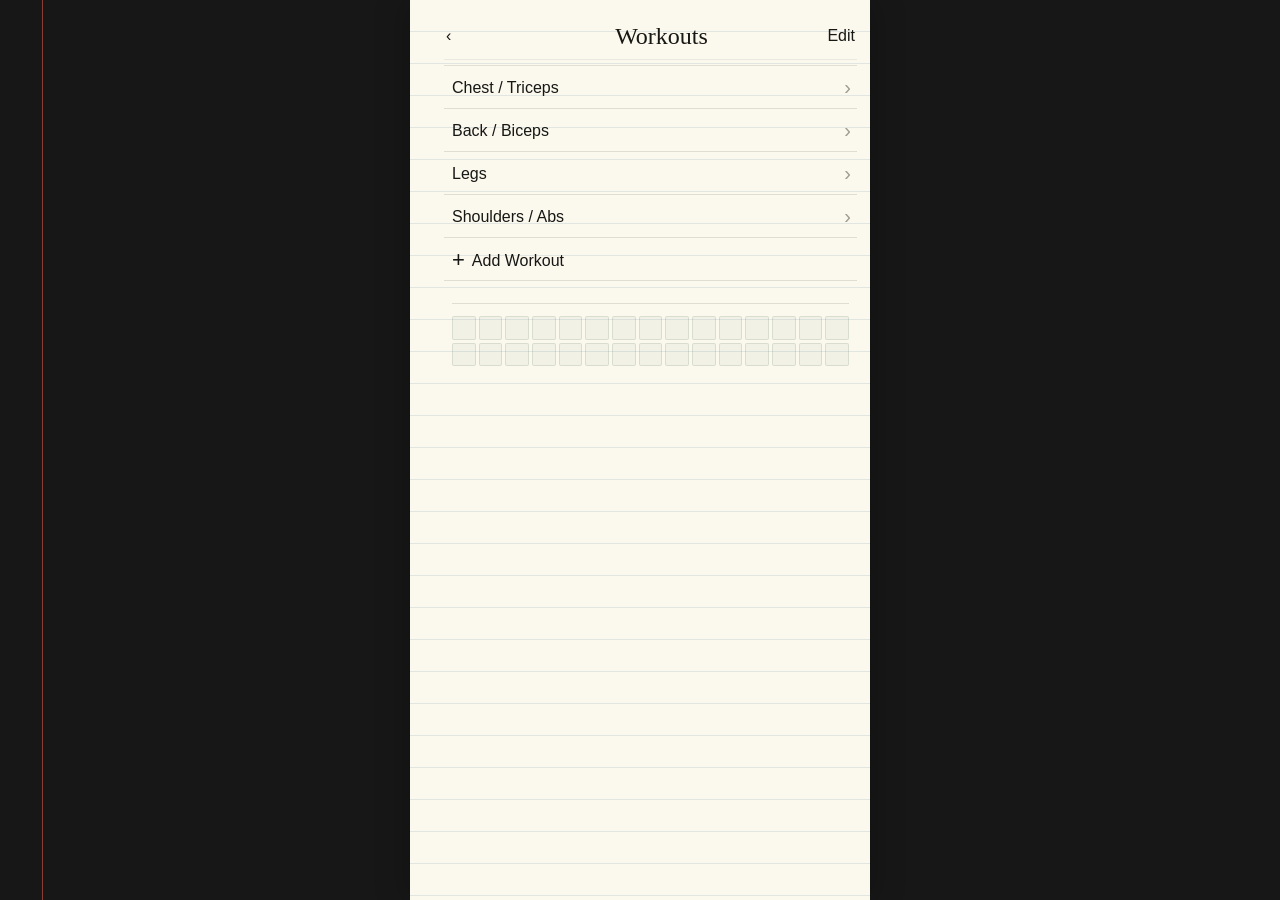
==== commit f88b38e1: "Restore latest V17 notebook app and refresh offline cache" ====
--- a/index.html
+++ b/index.html
@@ -1,2457 +1,51 @@
 <!DOCTYPE html>
 <html lang="en">
 <head>
+  <meta charset="UTF-8">
+  <meta name="viewport" content="width=device-width, initial-scale=1, viewport-fit=cover">
+  <meta name="apple-mobile-web-app-capable" content="yes">
+  <meta name="apple-mobile-web-app-status-bar-style" content="default">
+  <meta name="theme-color" content="#fbf8ee">
   <link rel="apple-touch-icon" href="apple-touch-icon.png">
-  <meta charset="UTF-8" />
-  <meta name="viewport" content="width=device-width, initial-scale=1, viewport-fit=cover" />
-  <meta name="apple-mobile-web-app-capable" content="yes" />
-  <meta name="apple-mobile-web-app-status-bar-style" content="default" />
-  <meta name="theme-color" content="#f7f1e5" />
   <title>Gym Tracker</title>
-  <style>
-    :root {
-      --bg: #f5f5f7;
-      --card: #ffffff;
-      --text: #171717;
-      --muted: #757575;
-      --line: #dedede;
-      --accent: #171717;
-      --soft: #f0f0f2;
-      --danger: #b42318;
-      --good: #166534;
-      --good-bg: #f0fdf4;
-      --warn-bg: #fff8e7;
-      --warn: #8a5a00;
-      --radius: 16px;
-      --safe-bottom: env(safe-area-inset-bottom, 0px);
-    }
-
-    * { box-sizing: border-box; }
-    html, body { margin: 0; min-height: 100%; background: var(--bg); color: var(--text); font-family: -apple-system, BlinkMacSystemFont, "Segoe UI", Roboto, Arial, sans-serif; }
-    button, input { font: inherit; }
-    button { -webkit-tap-highlight-color: transparent; }
-
-    .app { width: min(100%, 720px); margin: 0 auto; min-height: 100vh; padding: 24px 16px calc(96px + var(--safe-bottom)); }
-    .header { display: flex; align-items: center; gap: 12px; margin-bottom: 22px; }
-    .header h1 { font-size: 28px; line-height: 1.1; margin: 0; font-weight: 750; letter-spacing: -0.5px; }
-    .back-btn { border: 0; background: transparent; width: 40px; height: 40px; padding: 0; border-radius: 12px; font-size: 27px; cursor: pointer; }
-    .subtitle { color: var(--muted); margin: 5px 0 0; font-size: 14px; }
-
-    .day-list { display: grid; grid-template-columns: 1fr; gap: 12px; }
-    .day-btn { width: 100%; min-height: 72px; border: 1px solid var(--line); background: var(--card); border-radius: var(--radius); padding: 18px; text-align: left; cursor: pointer; box-shadow: 0 1px 2px rgba(0,0,0,.035); display: flex; justify-content: space-between; align-items: center; gap: 12px; }
-    .day-btn:active { transform: scale(.995); }
-    .day-name { font-size: 18px; font-weight: 700; }
-    .day-count { font-size: 13px; color: var(--muted); white-space: nowrap; }
-
-    .exercise-card { background: var(--card); border: 1px solid var(--line); border-radius: var(--radius); margin-bottom: 14px; overflow: hidden; box-shadow: 0 1px 2px rgba(0,0,0,.03); }
-    .exercise-head { padding: 14px 14px 10px; display: flex; justify-content: space-between; align-items: flex-start; gap: 10px; }
-    .exercise-title { font-weight: 750; font-size: 16px; }
-    .exercise-meta { color: var(--muted); font-size: 12px; margin-top: 4px; line-height: 1.35; }
-    .info-btn { border: 1px solid var(--line); background: #fafafa; color: var(--text); width: 32px; height: 32px; border-radius: 10px; font-weight: 750; cursor: pointer; flex: 0 0 auto; }
-
-    .suggestion { margin: 0 12px 12px; border-radius: 12px; padding: 10px 11px; border: 1px solid #d9e6dc; background: var(--good-bg); }
-    .suggestion.warn { background: var(--warn-bg); border-color: #f0dfad; }
-    .suggestion-title { font-size: 11px; text-transform: uppercase; letter-spacing: .35px; font-weight: 800; color: var(--good); margin-bottom: 4px; }
-    .suggestion.warn .suggestion-title { color: var(--warn); }
-    .suggestion-main { font-size: 14px; font-weight: 750; line-height: 1.35; }
-    .suggestion-note { font-size: 12px; color: var(--muted); margin-top: 4px; line-height: 1.35; }
-
-    .last-session { margin: -2px 12px 10px; display: flex; align-items: center; gap: 7px; min-width: 0; }
-    .last-session-label { flex: 0 0 auto; color: var(--muted); font-size: 10px; font-weight: 750; white-space: nowrap; }
-    .last-session-sets { display: flex; gap: 5px; min-width: 0; overflow-x: auto; scrollbar-width: none; padding: 1px 0; }
-    .last-session-sets::-webkit-scrollbar { display: none; }
-    .last-set-chip { flex: 0 0 auto; display: inline-flex; align-items: center; gap: 4px; min-height: 25px; padding: 3px 7px; border: 1px solid var(--line); border-radius: 8px; background: #fafafa; font-size: 11px; color: #555; white-space: nowrap; }
-    .last-set-number { color: var(--muted); font-size: 9px; font-weight: 800; }
-    .last-set-value { font-weight: 700; color: var(--text); }
-    .last-mini-flag { font-size: 8px; font-weight: 850; color: var(--muted); }
-    .last-mini-flag.failure { color: var(--accent); }
-    .last-mini-flag.dropset { color: #555; }
-
-    .set-table { width: 100%; border-collapse: collapse; table-layout: fixed; }
-    .set-table th, .set-table td { border-top: 1px solid var(--line); padding: 8px 6px; text-align: center; vertical-align: middle; }
-    .set-table th { color: var(--muted); font-size: 11px; font-weight: 650; background: #fafafa; text-transform: uppercase; letter-spacing: .3px; }
-    .set-number { width: 44px; color: var(--muted); font-size: 14px; }
-    .flags-col { width: 118px; }
-    .set-input { width: 100%; min-width: 0; height: 39px; border: 1px solid var(--line); border-radius: 10px; background: #fff; padding: 7px 8px; text-align: center; outline: none; font-size: 16px; }
-    .set-input:focus { border-color: #8c8c8c; }
-    .set-flags { display: flex; justify-content: center; gap: 5px; }
-    .flag-btn { width: 42px; height: 36px; border-radius: 10px; border: 1px solid var(--line); background: white; color: var(--muted); font-size: 11px; font-weight: 800; cursor: pointer; padding: 0; }
-    .flag-btn.active { background: var(--accent); border-color: var(--accent); color: white; }
-    .dropset-btn.active { background: #555; border-color: #555; }
-    .exercise-footer { display: flex; gap: 8px; padding: 10px 12px 12px; border-top: 1px solid var(--line); }
-    .add-set-btn { border: 1px solid var(--line); background: #fafafa; border-radius: 11px; padding: 9px 12px; font-weight: 700; cursor: pointer; }
-    .remove-set-btn { border: 0; background: transparent; color: var(--muted); border-radius: 10px; padding: 9px 10px; cursor: pointer; }
-
-    .finish-btn { width: 100%; border: 0; background: var(--accent); color: white; border-radius: 14px; min-height: 50px; font-weight: 800; margin: 4px 0 16px; cursor: pointer; }
-    .finish-note { text-align: center; color: var(--muted); font-size: 12px; margin: -6px 8px 16px; }
-
-    .settings-fab { position: fixed; left: max(16px, env(safe-area-inset-left)); bottom: calc(16px + var(--safe-bottom)); width: 48px; height: 48px; border-radius: 15px; border: 1px solid var(--line); background: rgba(255,255,255,.94); backdrop-filter: blur(8px); font-size: 23px; cursor: pointer; box-shadow: 0 4px 18px rgba(0,0,0,.08); z-index: 20; }
-    .library-fab { position: fixed; right: max(16px, env(safe-area-inset-right)); bottom: calc(16px + var(--safe-bottom)); height: 48px; border-radius: 15px; border: 1px solid var(--line); background: rgba(255,255,255,.94); backdrop-filter: blur(8px); padding: 0 14px; font-weight: 750; cursor: pointer; box-shadow: 0 4px 18px rgba(0,0,0,.08); z-index: 20; }
-
-    .modal-backdrop { position: fixed; inset: 0; background: rgba(0,0,0,.28); display: none; align-items: flex-end; justify-content: center; z-index: 50; }
-    .modal-backdrop.open { display: flex; }
-    .modal { width: min(100%, 720px); max-height: 88vh; overflow: auto; background: var(--bg); border-radius: 24px 24px 0 0; padding: 18px 16px calc(24px + var(--safe-bottom)); box-shadow: 0 -8px 30px rgba(0,0,0,.16); }
-    .modal-head { display: flex; justify-content: space-between; align-items: center; gap: 12px; margin-bottom: 16px; }
-    .modal h2 { margin: 0; font-size: 22px; }
-    .close-btn { border: 1px solid var(--line); background: white; width: 38px; height: 38px; border-radius: 12px; font-size: 20px; cursor: pointer; }
-
-    .settings-card { background: white; border: 1px solid var(--line); border-radius: var(--radius); padding: 12px; margin-bottom: 12px; }
-    .settings-row { display: flex; gap: 8px; align-items: center; margin-bottom: 8px; }
-    .settings-row:last-child { margin-bottom: 0; }
-    .settings-input { flex: 1; min-width: 0; height: 42px; border: 1px solid var(--line); border-radius: 11px; padding: 8px 10px; font-size: 16px; outline: none; }
-    .settings-number { width: 82px; flex: 0 0 82px; }
-    .small-btn, .primary-btn, .danger-btn { border-radius: 11px; min-height: 40px; padding: 8px 12px; cursor: pointer; font-weight: 700; }
-    .small-btn { border: 1px solid var(--line); background: #fafafa; }
-    .primary-btn { width: 100%; border: 0; background: var(--accent); color: white; margin-top: 4px; }
-    .danger-btn { border: 1px solid #f0c7c2; color: var(--danger); background: #fff7f6; }
-    .exercise-settings { margin-left: 12px; padding-left: 12px; border-left: 2px solid #ededed; margin-top: 8px; }
-    .section-label { color: var(--muted); font-size: 12px; font-weight: 700; margin: 10px 0 7px; text-transform: uppercase; letter-spacing: .35px; }
-    .empty { background: white; border: 1px dashed #cfcfcf; border-radius: var(--radius); text-align: center; color: var(--muted); padding: 30px 18px; }
-
-    .library-search { width: 100%; height: 44px; border: 1px solid var(--line); border-radius: 12px; background: white; padding: 9px 12px; font-size: 16px; margin-bottom: 12px; outline: none; }
-    .library-list { display: grid; gap: 8px; }
-    .library-item { border: 1px solid var(--line); background: white; border-radius: 13px; padding: 12px; cursor: pointer; text-align: left; }
-    .library-item-name { font-weight: 750; font-size: 15px; }
-    .library-item-meta { color: var(--muted); font-size: 12px; margin-top: 3px; line-height: 1.35; }
-    .detail-card { background: white; border: 1px solid var(--line); border-radius: var(--radius); padding: 14px; margin-bottom: 10px; }
-    .detail-label { color: var(--muted); font-size: 11px; font-weight: 800; text-transform: uppercase; letter-spacing: .35px; margin-bottom: 4px; }
-    .detail-value { font-size: 15px; line-height: 1.4; }
-    .evidence-note { color: var(--muted); font-size: 12px; line-height: 1.45; margin-top: 8px; }
-
-    .exercise-actions { display: flex; gap: 6px; flex: 0 0 auto; }
-    .chart-btn { border: 1px solid var(--line); background: #fafafa; color: var(--text); height: 32px; border-radius: 10px; font-weight: 750; cursor: pointer; padding: 0 9px; font-size: 12px; }
-    .strength-stats { display: grid; grid-template-columns: repeat(3, 1fr); gap: 8px; margin-bottom: 12px; }
-    .strength-stat { background: white; border: 1px solid var(--line); border-radius: 13px; padding: 10px; min-width: 0; }
-    .strength-stat-label { color: var(--muted); font-size: 10px; font-weight: 800; text-transform: uppercase; letter-spacing: .3px; margin-bottom: 4px; }
-    .strength-stat-value { font-size: 18px; font-weight: 800; line-height: 1.15; }
-    .strength-stat-sub { color: var(--muted); font-size: 11px; margin-top: 3px; }
-    .strength-positive { color: var(--good); }
-    .strength-negative { color: var(--danger); }
-    .chart-card { background: white; border: 1px solid var(--line); border-radius: var(--radius); padding: 12px; overflow: hidden; }
-    .chart-wrap { width: 100%; overflow: hidden; }
-    .strength-svg { width: 100%; height: auto; display: block; }
-    .chart-grid { stroke: #e8e8e8; stroke-width: 1; }
-    .chart-axis-text { fill: #777; font-size: 11px; }
-    .chart-line { fill: none; stroke: #171717; stroke-width: 3; stroke-linecap: round; stroke-linejoin: round; }
-    .chart-dot { fill: #fff; stroke: #171717; stroke-width: 2.5; }
-    .chart-dot.latest { fill: #171717; }
-    .chart-note { color: var(--muted); font-size: 12px; line-height: 1.45; margin-top: 10px; }
-    .history-mini { margin-top: 10px; display: grid; gap: 6px; }
-    .history-row { display: flex; justify-content: space-between; gap: 10px; font-size: 12px; border-top: 1px solid #ededed; padding-top: 7px; }
-    .history-row span:last-child { font-weight: 700; text-align: right; }
-
-    .home-header { justify-content: space-between; }
-    .home-actions { display: flex; align-items: center; gap: 8px; flex: 0 0 auto; }
-    .home-icon-btn, .volume-icon-btn { flex: 0 0 auto; width: 42px; height: 42px; border: 1px solid var(--line); background: var(--card); border-radius: 12px; display: inline-flex; align-items: center; justify-content: center; cursor: pointer; color: var(--text); padding: 0; box-shadow: 0 1px 2px rgba(0,0,0,.035); }
-    .home-icon-btn svg, .volume-icon-btn svg { width: 21px; height: 21px; display: block; }
-    .quote-stage { min-height: 230px; display: flex; align-items: center; justify-content: center; text-align: center; padding: 28px 18px 24px; border: 1px solid var(--line); background: white; border-radius: var(--radius); }
-    .quote-text { margin: 0; max-width: 520px; font-size: clamp(24px, 7vw, 38px); line-height: 1.08; font-weight: 850; letter-spacing: -1px; }
-    .quote-controls { display: grid; grid-template-columns: 1fr; gap: 8px; margin-top: 10px; }
-    .quote-hint { color: var(--muted); font-size: 11px; line-height: 1.4; text-align: center; margin-top: 9px; padding: 0 10px; }
-
-    .home-quote { margin: 2px 2px 24px; padding: 10px 4px 2px; text-align: left; cursor: pointer; user-select: none; -webkit-tap-highlight-color: transparent; }
-    .home-quote-text { margin: 0; max-width: 650px; font-size: clamp(27px, 7.5vw, 42px); line-height: 1.03; font-weight: 860; letter-spacing: -1.25px; text-wrap: balance; }
-    .home-quote-hint { margin-top: 9px; color: var(--muted); font-size: 10px; font-weight: 700; text-transform: uppercase; letter-spacing: .75px; }
-    .home-quote:active .home-quote-text { opacity: .7; }
-    .week-nav { display: grid; grid-template-columns: 40px 1fr 40px; align-items: center; gap: 8px; margin-bottom: 12px; }
-    .week-nav-btn { width: 40px; height: 38px; border: 1px solid var(--line); background: white; border-radius: 11px; cursor: pointer; font-size: 20px; }
-    .week-nav-btn:disabled { opacity: .3; cursor: default; }
-    .week-label { text-align: center; min-width: 0; }
-    .week-label-main { font-size: 14px; font-weight: 800; }
-    .week-label-sub { color: var(--muted); font-size: 11px; margin-top: 2px; }
-    .volume-grid { display: grid; grid-template-columns: repeat(2, minmax(0, 1fr)); gap: 8px; }
-    .volume-card { background: white; border: 1px solid var(--line); border-radius: 13px; padding: 11px 12px; min-width: 0; }
-    .volume-muscle { color: var(--muted); font-size: 11px; font-weight: 750; white-space: nowrap; overflow: hidden; text-overflow: ellipsis; }
-    .volume-value { font-size: 24px; font-weight: 800; letter-spacing: -.4px; margin-top: 3px; line-height: 1; }
-    .volume-unit { color: var(--muted); font-size: 10px; font-weight: 650; margin-left: 3px; }
-    .volume-bar { height: 5px; border-radius: 999px; background: #ededed; overflow: hidden; margin-top: 9px; }
-    .volume-bar-fill { height: 100%; border-radius: inherit; background: var(--accent); }
-    .volume-note { color: var(--muted); font-size: 11px; line-height: 1.4; margin-top: 11px; padding: 0 2px; }
-
-    .picker-actions { display: grid; grid-template-columns: 1fr 1fr; gap: 8px; margin-top: 8px; }
-
-    @media (min-width: 600px) { .day-list { grid-template-columns: repeat(2, 1fr); } }
-  
-
-    /* V11 — minimal notepad theme */
-    :root {
-      --bg: #e9e3d8;
-      --paper: #fbf7ed;
-      --card: rgba(251, 247, 237, .90);
-      --text: #24221f;
-      --muted: #777168;
-      --line: #d8d0c2;
-      --rule: rgba(113, 151, 184, .17);
-      --margin-line: rgba(191, 92, 80, .28);
-      --accent: #25231f;
-      --soft: rgba(50, 47, 42, .045);
-      --good-bg: rgba(78, 120, 85, .07);
-      --warn-bg: rgba(170, 123, 44, .08);
-      --radius: 6px;
-    }
-
-    html, body {
-      background: var(--bg);
-      color: var(--text);
-      font-family: -apple-system, BlinkMacSystemFont, "Segoe UI", Arial, sans-serif;
-    }
-
-    body { background-image: none; }
-
-    .app {
-      position: relative;
-      background-color: var(--paper);
-      background-image: repeating-linear-gradient(
-        to bottom,
-        transparent 0,
-        transparent 31px,
-        var(--rule) 31px,
-        var(--rule) 32px
-      );
-      border-left: 1px solid #d7d0c4;
-      border-right: 1px solid #d7d0c4;
-      padding: 27px 18px calc(94px + var(--safe-bottom)) 30px;
-      box-shadow: none;
-    }
-
-    .app::before {
-      content: "";
-      position: absolute;
-      top: 0;
-      bottom: 0;
-      left: 18px;
-      width: 1px;
-      background: var(--margin-line);
-      pointer-events: none;
-    }
-
-    .header { margin-bottom: 20px; }
-    .header h1 {
-      font-family: Georgia, "Times New Roman", serif;
-      font-size: 30px;
-      font-weight: 700;
-      letter-spacing: -.6px;
-    }
-    .subtitle { font-size: 12px; letter-spacing: .15px; }
-
-    .back-btn {
-      width: 34px;
-      height: 34px;
-      border-radius: 3px;
-      font-size: 24px;
-    }
-
-    .home-icon-btn, .volume-icon-btn,
-    .settings-fab, .library-fab {
-      background: rgba(251,247,237,.96);
-      border: 1px solid #cfc6b7;
-      border-radius: 5px;
-      box-shadow: none;
-      backdrop-filter: none;
-    }
-
-    .settings-fab, .library-fab { height: 44px; }
-    .settings-fab { width: 44px; }
-
-    .home-quote {
-      margin: 0 0 25px;
-      padding: 8px 4px 11px;
-      border-bottom: 2px solid rgba(36,34,31,.78);
-    }
-    .home-quote-text {
-      font-family: Georgia, "Times New Roman", serif;
-      font-size: clamp(28px, 7.5vw, 43px);
-      font-weight: 700;
-      line-height: 1.04;
-      letter-spacing: -1px;
-    }
-    .home-quote-hint {
-      margin-top: 8px;
-      color: #8d857a;
-      font-size: 9px;
-      letter-spacing: 1px;
-    }
-
-    .day-list { gap: 0; }
-    .day-btn {
-      min-height: 62px;
-      background: transparent;
-      border: 0;
-      border-bottom: 1px solid #bdb4a6;
-      border-radius: 0;
-      padding: 14px 5px 12px;
-      box-shadow: none;
-    }
-    .day-btn:first-child { border-top: 1px solid #bdb4a6; }
-    .day-name {
-      font-family: Georgia, "Times New Roman", serif;
-      font-size: 19px;
-      font-weight: 700;
-    }
-    .day-count { font-size: 11px; }
-
-    .exercise-card {
-      background: rgba(251,247,237,.72);
-      border: 0;
-      border-top: 1px solid #aaa193;
-      border-bottom: 1px solid #aaa193;
-      border-radius: 0;
-      margin-bottom: 19px;
-      box-shadow: none;
-      overflow: visible;
-    }
-    .exercise-head { padding: 12px 4px 8px; }
-    .exercise-title {
-      font-family: Georgia, "Times New Roman", serif;
-      font-size: 18px;
-      font-weight: 700;
-    }
-    .exercise-meta { font-size: 11px; }
-    .exercise-actions { gap: 4px; }
-    .info-btn, .chart-btn {
-      background: transparent;
-      border: 1px solid #c9c0b2;
-      border-radius: 4px;
-      height: 30px;
-      box-shadow: none;
-    }
-    .info-btn { width: 30px; }
-
-    .suggestion {
-      margin: 0 4px 10px;
-      padding: 8px 9px;
-      border-radius: 3px;
-      border: 0;
-      border-left: 2px solid rgba(55,101,62,.55);
-      background: var(--good-bg);
-    }
-    .suggestion.warn {
-      border-color: rgba(150,101,25,.55);
-      background: var(--warn-bg);
-    }
-    .suggestion-title { font-size: 9px; letter-spacing: .65px; }
-    .suggestion-main { font-size: 13px; }
-    .suggestion-note { font-size: 11px; }
-
-    .last-session { margin: 0 4px 8px; }
-    .last-session-label { font-size: 9px; }
-    .last-set-chip {
-      min-height: 22px;
-      padding: 2px 5px;
-      border: 0;
-      border-bottom: 1px solid #c7beaf;
-      border-radius: 0;
-      background: transparent;
-      font-size: 10px;
-    }
-
-    .set-table { background: rgba(251,247,237,.46); }
-    .set-table th, .set-table td {
-      border-top: 1px solid #d8d0c2;
-      padding: 7px 5px;
-    }
-    .set-table th {
-      background: transparent;
-      color: #81796e;
-      font-size: 9px;
-      letter-spacing: .7px;
-    }
-    .set-number { font-family: Georgia, serif; }
-    .set-input {
-      height: 35px;
-      border: 0;
-      border-bottom: 1px solid #91887b;
-      border-radius: 0;
-      background: transparent;
-      padding: 4px 5px 2px;
-      font-family: Georgia, "Times New Roman", serif;
-      font-size: 17px;
-    }
-    .set-input:focus {
-      border-color: var(--accent);
-      background: rgba(255,255,255,.28);
-    }
-    .flag-btn {
-      width: 38px;
-      height: 32px;
-      border-radius: 4px;
-      border: 1px solid #bfb6a8;
-      background: transparent;
-      color: #6f685f;
-      font-size: 10px;
-    }
-    .flag-btn.active { background: var(--accent); color: var(--paper); }
-    .dropset-btn.active { background: #696258; border-color: #696258; }
-
-    .exercise-footer {
-      padding: 8px 4px 10px;
-      border-top: 1px solid #d8d0c2;
-    }
-    .add-set-btn, .remove-set-btn {
-      border-radius: 3px;
-      background: transparent;
-      font-size: 12px;
-    }
-    .add-set-btn { border: 1px solid #bfb6a8; }
-
-    .finish-btn {
-      min-height: 46px;
-      border-radius: 3px;
-      background: var(--accent);
-      font-family: Georgia, "Times New Roman", serif;
-      font-size: 16px;
-      letter-spacing: .2px;
-    }
-
-    .modal-backdrop { background: rgba(42,38,33,.34); }
-    .modal {
-      background-color: var(--paper);
-      background-image: repeating-linear-gradient(
-        to bottom,
-        transparent 0,
-        transparent 31px,
-        var(--rule) 31px,
-        var(--rule) 32px
-      );
-      border-radius: 8px 8px 0 0;
-      box-shadow: 0 -3px 18px rgba(46,40,34,.14);
-    }
-    .modal h2 {
-      font-family: Georgia, "Times New Roman", serif;
-      font-weight: 700;
-    }
-    .close-btn, .week-nav-btn {
-      border-radius: 4px;
-      background: rgba(251,247,237,.9);
-      border-color: #c4baab;
-    }
-
-    .settings-card, .library-item, .detail-card,
-    .strength-stat, .chart-card, .volume-card, .empty {
-      background: rgba(251,247,237,.80);
-      border: 1px solid #cfc6b7;
-      border-radius: 4px;
-      box-shadow: none;
-    }
-
-    .settings-input, .library-search {
-      border: 0;
-      border-bottom: 1px solid #91887b;
-      border-radius: 0;
-      background: rgba(255,255,255,.18);
-    }
-    .small-btn, .primary-btn, .danger-btn {
-      border-radius: 3px;
-      box-shadow: none;
-    }
-    .small-btn { background: transparent; border-color: #bfb6a8; }
-    .primary-btn { background: var(--accent); }
-    .danger-btn { background: rgba(180,35,24,.035); }
-
-    .library-list { gap: 6px; }
-    .library-item { border-left: 3px solid #bcb3a5; }
-    .library-item-name { font-family: Georgia, "Times New Roman", serif; }
-
-    .strength-stat-value, .volume-value {
-      font-family: Georgia, "Times New Roman", serif;
-    }
-    .chart-grid { stroke: #d8d0c2; }
-    .chart-line { stroke: #302d29; stroke-width: 2.25; }
-    .chart-dot { fill: var(--paper); stroke: #302d29; }
-    .chart-dot.latest { fill: #302d29; }
-    .volume-bar { background: #ddd4c7; border-radius: 1px; }
-    .volume-bar-fill { border-radius: 1px; background: #302d29; }
-
-    .quote-stage {
-      min-height: 210px;
-      background: rgba(251,247,237,.54);
-      border: 0;
-      border-top: 1px solid #aaa193;
-      border-bottom: 1px solid #aaa193;
-      border-radius: 0;
-    }
-    .quote-text {
-      font-family: Georgia, "Times New Roman", serif;
-      font-weight: 700;
-    }
-
-    @media (min-width: 600px) {
-      .day-list { grid-template-columns: 1fr; }
-    }
-
-
-    /* V12 — habits */
-    .habit-home-grid {
-      display: grid;
-      grid-template-columns: repeat(15, minmax(0, 1fr));
-      gap: 4px;
-      margin: -8px 2px 23px;
-      padding: 0 2px 15px;
-      border-bottom: 1px solid #bdb4a6;
-    }
-    .habit-day-square {
-      appearance: none;
-      -webkit-appearance: none;
-      width: 100%;
-      aspect-ratio: 1;
-      min-width: 0;
-      padding: 0;
-      border: 1px solid rgba(79,73,65,.16);
-      border-radius: 2px;
-      cursor: pointer;
-      background: rgba(46,74,52,.04);
-    }
-    .habit-day-square.level-0 { background: rgba(46,74,52,.035); }
-    .habit-day-square.level-1 { background: rgba(46,74,52,.20); }
-    .habit-day-square.level-2 { background: rgba(46,74,52,.38); }
-    .habit-day-square.level-3 { background: rgba(46,74,52,.59); }
-    .habit-day-square.level-4 { background: rgba(46,74,52,.84); }
-    .habit-day-square.no-habits { background: rgba(36,34,31,.035); border-style: dashed; }
-    .habit-day-square.today { outline: 1px solid rgba(36,34,31,.78); outline-offset: 2px; }
-    .habit-day-square:active { transform: scale(.92); }
-
-    .habit-date-nav {
-      display: grid;
-      grid-template-columns: 38px 1fr 38px;
-      align-items: center;
-      gap: 8px;
-      margin-bottom: 13px;
-    }
-    .habit-date-btn {
-      width: 38px;
-      height: 36px;
-      border: 1px solid #c4baab;
-      border-radius: 4px;
-      background: rgba(251,247,237,.85);
-      font-size: 20px;
-      cursor: pointer;
-    }
-    .habit-date-btn:disabled { opacity: .28; cursor: default; }
-    .habit-date-label { text-align: center; }
-    .habit-date-main { font-family: Georgia, "Times New Roman", serif; font-weight: 700; font-size: 16px; }
-    .habit-date-sub { color: var(--muted); font-size: 10px; margin-top: 2px; }
-    .habit-progress-line {
-      display: flex;
-      align-items: center;
-      justify-content: space-between;
-      gap: 10px;
-      padding: 7px 1px 9px;
-      border-bottom: 1px solid #bdb4a6;
-      color: var(--muted);
-      font-size: 11px;
-    }
-    .habit-progress-line strong { color: var(--text); font-size: 12px; }
-    .habit-checklist { display: grid; gap: 0; margin: 4px 0 16px; }
-    .habit-check-row {
-      display: flex;
-      align-items: center;
-      gap: 11px;
-      min-height: 51px;
-      border-bottom: 1px solid #cfc6b7;
-      padding: 7px 2px;
-      cursor: pointer;
-    }
-    .habit-check-row input {
-      appearance: none;
-      -webkit-appearance: none;
-      width: 22px;
-      height: 22px;
-      flex: 0 0 22px;
-      border: 1.5px solid #756e64;
-      border-radius: 2px;
-      background: transparent;
-      display: grid;
-      place-items: center;
-      cursor: pointer;
-    }
-    .habit-check-row input:checked { background: #2e4a34; border-color: #2e4a34; }
-    .habit-check-row input:checked::after { content: "✓"; color: var(--paper); font-size: 15px; font-weight: 800; line-height: 1; }
-    .habit-check-name { font-family: Georgia, "Times New Roman", serif; font-size: 17px; }
-    .habit-check-row.done .habit-check-name { text-decoration: line-through; color: var(--muted); }
-    .habit-empty { color: var(--muted); font-size: 13px; padding: 18px 2px; border-bottom: 1px solid #cfc6b7; }
-    .habit-manage-toggle { width: 100%; margin-top: 4px; }
-    .habit-manage { display: none; margin-top: 12px; padding-top: 7px; border-top: 1px solid #bdb4a6; }
-    .habit-manage.open { display: block; }
-    .habit-edit-row { display: grid; grid-template-columns: 1fr auto; gap: 8px; align-items: center; margin-bottom: 8px; }
-    .habit-edit-input {
-      min-width: 0;
-      height: 39px;
-      border: 0;
-      border-bottom: 1px solid #91887b;
-      background: rgba(255,255,255,.16);
-      padding: 6px 4px;
-      font-size: 15px;
-      outline: none;
-    }
-    .habit-delete-btn {
-      height: 36px;
-      border: 0;
-      background: transparent;
-      color: var(--danger);
-      padding: 0 6px;
-      cursor: pointer;
-      font-size: 12px;
-    }
-    .habit-add-row { display: grid; grid-template-columns: 1fr auto; gap: 8px; margin-top: 12px; }
-    .habit-add-btn { min-height: 39px; margin: 0; width: auto; padding-inline: 14px; }
-
-    @media (max-width: 380px) {
-      .habit-home-grid { gap: 3px; }
-    }
-
-
-    /* V13 — calm sound */
-    .sound-icon-btn {
-      flex: 0 0 auto;
-      width: 42px;
-      height: 42px;
-      border: 1px solid var(--line);
-      background: var(--card);
-      border-radius: 12px;
-      display: inline-flex;
-      align-items: center;
-      justify-content: center;
-      cursor: pointer;
-      color: var(--text);
-      padding: 0;
-      transition: background .15s ease, color .15s ease, border-color .15s ease;
-    }
-    .sound-icon-btn svg { width: 21px; height: 21px; display: block; }
-    .sound-icon-btn.active {
-      background: var(--text);
-      color: var(--paper);
-      border-color: var(--text);
-    }
-    .sound-settings-card {
-      border-top: 1px solid #bdb4a6;
-      border-bottom: 1px solid #bdb4a6;
-      padding: 10px 0 12px;
-      margin-bottom: 18px;
-    }
-    .sound-settings-title { font-size: 14px; font-weight: 800; margin-bottom: 4px; }
-    .sound-settings-note { color: var(--muted); font-size: 11px; line-height: 1.45; margin: 5px 0 10px; }
-    .sound-mode-select {
-      width: 100%;
-      min-height: 42px;
-      border: 0;
-      border-bottom: 1px solid #91887b;
-      border-radius: 0;
-      background: rgba(255,255,255,.12);
-      color: var(--text);
-      font-size: 15px;
-      padding: 7px 4px;
-      outline: none;
-    }
-    .sound-state-note {
-      margin-top: 8px;
-      color: var(--muted);
-      font-size: 10px;
-      line-height: 1.4;
-    }
-
-</style>
+  <style>html,body{margin:0;min-height:100%;background:#171717;font-family:-apple-system,BlinkMacSystemFont,"Segoe UI",Arial,sans-serif}#boot{min-height:100vh;display:grid;place-items:center;color:#777;font-size:13px}</style>
 </head>
 <body>
-  <main class="app" id="app"></main>
-  <button class="settings-fab" id="settingsFab" aria-label="Settings" title="Settings">⚙</button>
-  <button class="library-fab" id="libraryFab" aria-label="Exercise library">Library</button>
+  <div id="boot">Loading gym tracker…</div>
+  <script>
+    if ('serviceWorker' in navigator) navigator.serviceWorker.register('./sw.js').catch(() => {});
 
-  <div class="modal-backdrop" id="settingsBackdrop">
-    <section class="modal" role="dialog" aria-modal="true" aria-label="Workout settings">
-      <div class="modal-head"><h2>Edit workouts</h2><button class="close-btn" id="closeSettings" aria-label="Close settings">×</button></div>
-      <div id="settingsContent"></div>
-      <button class="primary-btn" id="addDayBtn">+ Add workout day</button>
-    </section>
-  </div>
-
-  <div class="modal-backdrop" id="libraryBackdrop">
-    <section class="modal" role="dialog" aria-modal="true" aria-label="Exercise library">
-      <div class="modal-head"><h2 id="libraryTitle">Exercise library</h2><button class="close-btn" id="closeLibrary" aria-label="Close library">×</button></div>
-      <div id="libraryContent"></div>
-    </section>
-  </div>
-
-  <div class="modal-backdrop" id="strengthBackdrop">
-    <section class="modal" role="dialog" aria-modal="true" aria-label="Strength progress">
-      <div class="modal-head"><h2 id="strengthTitle">Strength progress</h2><button class="close-btn" id="closeStrength" aria-label="Close strength chart">×</button></div>
-      <div id="strengthContent"></div>
-    </section>
-  </div>
-
-  <div class="modal-backdrop" id="volumeBackdrop">
-    <section class="modal" role="dialog" aria-modal="true" aria-label="Weekly muscle sets">
-      <div class="modal-head"><h2>Weekly sets</h2><button class="close-btn" id="closeVolume" aria-label="Close weekly sets">×</button></div>
-      <div id="volumeContent"></div>
-    </section>
-  </div>
-
-
-
-  <div class="modal-backdrop" id="habitsBackdrop">
-    <section class="modal" role="dialog" aria-modal="true" aria-label="Habits">
-      <div class="modal-head"><h2>Habits</h2><button class="close-btn" id="closeHabits" aria-label="Close habits">×</button></div>
-      <div id="habitsContent"></div>
-    </section>
-  </div>
-
-  <div class="modal-backdrop" id="quoteBackdrop">
-    <section class="modal" role="dialog" aria-modal="true" aria-label="Motivation">
-      <div class="modal-head"><h2>Get your head right</h2><button class="close-btn" id="closeQuote" aria-label="Close motivation">×</button></div>
-      <div class="quote-stage"><p class="quote-text" id="quoteText"></p></div>
-      <div class="quote-controls"><button class="primary-btn" id="newQuoteBtn">Another one</button></div>
-      <div class="quote-hint">No speeches. Just the reminder you needed.</div>
-    </section>
-  </div>
-
-  <script>
-    const STORAGE_KEY = 'simpleGymTracker_v1';
-
-    // Practical hypertrophy working ranges. These are not claimed to be unique physiological optima.
-    // The ranges are deliberately narrower than the full evidence-supported hypertrophy spectrum so
-    // that progression is easier to track and technique/fatigue remain manageable for each exercise.
-    const EXERCISE_LIBRARY = [
-      {id:'bench_press',name:'Bench Press',aliases:['Barbell Bench Press'],category:'Chest',min:6,max:10,increment:2.5,primary:['Pectoralis major'],secondary:['Triceps brachii','Anterior deltoid'],note:'Stable heavy compound. Use controlled full ROM and keep most sets just short of failure.'},
-      {id:'incline_barbell_press',name:'Incline Barbell Press',category:'Chest',min:6,max:10,increment:2.5,primary:['Clavicular pectoralis major (upper chest)'],secondary:['Anterior deltoid','Triceps brachii'],note:'Incline pressing biases the clavicular region of the chest while still heavily involving triceps and front delts.'},
-      {id:'db_bench',name:'Dumbbell Bench Press',category:'Chest',min:6,max:12,increment:2.5,primary:['Pectoralis major'],secondary:['Triceps brachii','Anterior deltoid'],note:'A stable compound press with a large usable ROM.'},
-      {id:'incline_db_press',name:'Incline Dumbbell Press',category:'Chest',min:6,max:12,increment:2.5,primary:['Clavicular pectoralis major (upper chest)'],secondary:['Anterior deltoid','Triceps brachii'],note:'Good chest-focused compound with freedom to use a comfortable arm path.'},
-      {id:'machine_chest_press',name:'Machine Chest Press',category:'Chest',min:8,max:15,increment:5,primary:['Pectoralis major'],secondary:['Triceps brachii','Anterior deltoid'],note:'High stability makes moderate and higher reps practical with low balance demands.'},
-      {id:'smith_bench',name:'Smith Machine Bench Press',category:'Chest',min:6,max:12,increment:2.5,primary:['Pectoralis major'],secondary:['Triceps brachii','Anterior deltoid'],note:'Stable pressing variation that makes close-to-failure work easier to control.'},
-      {id:'cable_fly',name:'Cable Fly',category:'Chest',min:10,max:20,increment:2.5,primary:['Pectoralis major'],secondary:['Anterior deltoid'],note:'Isolation-style chest work; higher reps are practical because systemic fatigue is low.'},
-      {id:'pec_deck',name:'Pec Deck',category:'Chest',min:10,max:20,increment:5,primary:['Pectoralis major'],secondary:['Anterior deltoid'],note:'Very stable chest isolation exercise that is easy to take close to failure.'},
-      {id:'db_fly',name:'Dumbbell Fly',category:'Chest',min:8,max:15,increment:2.5,primary:['Pectoralis major'],secondary:['Anterior deltoid'],note:'Use a controlled stretch and avoid forcing excessive shoulder range.'},
-      {id:'incline_machine_press',name:'Incline Chest Press',aliases:['Incline Machine Chest Press'],category:'Chest',min:6,max:10,increment:5,primary:['Upper chest'],secondary:['Anterior deltoid','Triceps brachii'],note:'Stable upper-chest press. Use a comfortable incline and controlled full range.'},
-      {id:'decline_cable_fly',name:'Decline Cable Fly',aliases:['High-to-Low Cable Fly'],category:'Chest',min:10,max:15,increment:2.5,primary:['Lower chest'],secondary:['Anterior deltoid'],note:'High-to-low cable path for lower-chest-focused isolation work. Keep the movement controlled and avoid turning it into a press.'},
-
-      {id:'lat_pulldown',name:'Lat Pulldown',category:'Back',min:6,max:12,increment:5,primary:['Latissimus dorsi'],secondary:['Biceps brachii','Brachialis','Teres major','Mid/lower trapezius'],note:'Grip variations do not appear to radically change lat recruitment; choose a grip that is strong and comfortable.'},
-      {id:'pull_up',name:'Pull-Up',category:'Back',min:5,max:10,increment:2.5,primary:['Latissimus dorsi'],secondary:['Biceps brachii','Brachialis','Teres major','Mid/lower trapezius'],note:'Excellent vertical pull. Add load once bodyweight reps are consistently at the top of the range.'},
-      {id:'assisted_pullup',name:'Assisted Pull-Up',category:'Back',min:6,max:10,increment:5,loadType:'assistance',primary:['Latissimus dorsi'],secondary:['Biceps brachii','Brachialis','Teres major','Mid/lower trapezius'],note:'Progress by reducing assistance once all working sets reach the top of the rep range.'},
-      {id:'chest_supported_row',name:'Chest-Supported Row',category:'Back',min:6,max:12,increment:2.5,primary:['Latissimus dorsi','Rhomboids','Middle trapezius'],secondary:['Posterior deltoid','Biceps brachii','Brachialis'],note:'Chest support reduces lower-back fatigue and makes the upper-back musculature easier to load hard.'},
-      {id:'seated_row',name:'Seated Row',aliases:['Seated Cable Row'],category:'Back',min:6,max:12,increment:5,primary:['Latissimus dorsi','Rhomboids','Middle trapezius'],secondary:['Posterior deltoid','Biceps brachii','Brachialis'],note:'Use a controlled reach and pull without turning it into a lower-back movement.'},
-      {id:'barbell_row',name:'Barbell Row',category:'Back',min:5,max:10,increment:2.5,primary:['Latissimus dorsi','Rhomboids','Middle trapezius'],secondary:['Posterior deltoid','Biceps brachii','Spinal erectors'],note:'Effective but more systemically fatiguing than chest-supported or machine rows.'},
-      {id:'db_row',name:'One-Arm Dumbbell Row',category:'Back',min:6,max:12,increment:2.5,primary:['Latissimus dorsi','Rhomboids'],secondary:['Posterior deltoid','Biceps brachii','Middle trapezius'],note:'Useful unilateral row with a large range of motion.'},
-      {id:'machine_row',name:'Machine Row',category:'Back',min:8,max:15,increment:5,primary:['Latissimus dorsi','Rhomboids','Middle trapezius'],secondary:['Posterior deltoid','Biceps brachii'],note:'High stability makes close-to-failure work practical.'},
-      {id:'straight_arm_pd',name:'Straight-Arm Pulldown',category:'Back',min:10,max:20,increment:2.5,primary:['Latissimus dorsi'],secondary:['Teres major','Long head triceps (isometric/supporting)'],note:'Lat-focused shoulder-extension movement with little elbow-flexor limitation.'},
-      {id:'cable_pullover',name:'Cable Pullover',category:'Back',min:10,max:20,increment:2.5,primary:['Latissimus dorsi'],secondary:['Teres major','Pectoralis major'],note:'Useful lat isolation-style movement when performed through a controlled stretch.'},
-      {id:'close_grip_tbar_row',name:'Close-Grip T-Bar Row',category:'Back',min:6,max:10,increment:5,primary:['Latissimus dorsi','Rhomboids','Middle trapezius'],secondary:['Posterior deltoid','Biceps brachii','Brachialis'],note:'Heavy close-grip row for lats and upper back. Keep the torso stable and drive the elbows back.'},
-      {id:'single_arm_cable_lat_row',name:'Single-Arm Cable Lat Row',category:'Back',min:10,max:15,increment:2.5,primary:['Latissimus dorsi'],secondary:['Rhomboids','Biceps brachii','Posterior deltoid'],note:'Unilateral lat-focused row. Keep the shoulder controlled and pull the elbow toward the hip.'},
-
-      {id:'ohp',name:'Overhead Press',aliases:['Barbell Overhead Press'],category:'Shoulders',min:5,max:10,increment:2.5,primary:['Anterior deltoid'],secondary:['Lateral deltoid','Triceps brachii','Upper chest'],note:'Heavy compound shoulder press; front delts and triceps do most of the work.'},
-      {id:'db_shoulder_press',name:'Dumbbell Shoulder Press',category:'Shoulders',min:6,max:12,increment:2.5,primary:['Anterior deltoid'],secondary:['Lateral deltoid','Triceps brachii'],note:'Good compound shoulder option with freedom to use a comfortable arm path.'},
-      {id:'machine_shoulder_press',name:'Machine Shoulder Press',category:'Shoulders',min:8,max:15,increment:5,primary:['Anterior deltoid'],secondary:['Lateral deltoid','Triceps brachii'],note:'Stable option that is easy to push close to failure.'},
-      {id:'db_lateral_raise',name:'Dumbbell Lateral Raise',category:'Shoulders',min:10,max:20,increment:1,primary:['Lateral deltoid'],secondary:['Anterior/posterior deltoid','Upper trapezius'],note:'Higher reps suit the small load increments and low systemic fatigue of lateral raises.'},
-      {id:'cable_lateral_raise',name:'Cable Lateral Raise',category:'Shoulders',min:10,max:20,increment:1,primary:['Lateral deltoid'],secondary:['Anterior/posterior deltoid','Upper trapezius'],note:'Cable and dumbbell lateral raises have both produced similar lateral-delt growth in direct research.'},
-      {id:'reverse_pec_deck',name:'Reverse Pec Deck',category:'Shoulders',min:10,max:20,increment:5,primary:['Posterior deltoid'],secondary:['Rhomboids','Middle trapezius'],note:'Stable rear-delt movement with low systemic fatigue.'},
-      {id:'rear_delt_cable',name:'Rear Delt Cable Fly',category:'Shoulders',min:10,max:20,increment:2.5,primary:['Posterior deltoid'],secondary:['Rhomboids','Middle trapezius'],note:'Cable resistance is useful for controlled rear-delt work.'},
-
-      {id:'barbell_curl',name:'Barbell Curl',category:'Biceps',min:6,max:12,increment:2.5,primary:['Biceps brachii','Brachialis'],secondary:['Brachioradialis','Forearm flexors'],note:'Simple heavy elbow-flexion movement.'},
-      {id:'ez_curl',name:'EZ-Bar Curl',category:'Biceps',min:6,max:12,increment:2.5,primary:['Biceps brachii','Brachialis'],secondary:['Brachioradialis','Forearm flexors'],note:'Often more wrist-friendly than a straight bar while still allowing useful loading.'},
-      {id:'db_curl',name:'Dumbbell Curl',aliases:['Biceps Curl'],category:'Biceps',min:8,max:15,increment:2.5,primary:['Biceps brachii','Brachialis'],secondary:['Brachioradialis','Forearm flexors'],note:'Flexible arm path and easy unilateral loading.'},
-      {id:'incline_curl',name:'Incline Dumbbell Curl',category:'Biceps',min:8,max:15,increment:2.5,primary:['Biceps brachii'],secondary:['Brachialis','Brachioradialis'],note:'Places the shoulder behind the torso and loads the elbow flexors through a long range.'},
-      {id:'preacher_curl',name:'Preacher Curl',category:'Biceps',min:8,max:15,increment:2.5,primary:['Biceps brachii','Brachialis'],secondary:['Brachioradialis'],note:'Very stable curl; regional growth can differ from other curl variations, so exercise variety can be useful.'},
-      {id:'bayesian_curl',name:'Bayesian Cable Curl',category:'Biceps',min:10,max:20,increment:2.5,primary:['Biceps brachii'],secondary:['Brachialis','Brachioradialis'],note:'Cable setup can keep tension high with the arm behind the torso.'},
-      {id:'hammer_curl',name:'Hammer Curl',category:'Biceps',min:8,max:15,increment:2.5,primary:['Brachialis','Brachioradialis'],secondary:['Biceps brachii'],note:'Neutral grip shifts more emphasis toward brachialis and brachioradialis.'},
-      {id:'cable_curl',name:'Cable Curl',category:'Biceps',min:10,max:20,increment:2.5,primary:['Biceps brachii','Brachialis'],secondary:['Brachioradialis'],note:'Stable resistance and easy small load progressions.'},
-
-      {id:'pushdown',name:'Triceps Pushdown',category:'Triceps',min:8,max:15,increment:2.5,primary:['Triceps brachii'],secondary:['Anconeus'],note:'Stable triceps isolation exercise; good for hard sets without much systemic fatigue.'},
-      {id:'overhead_triceps',name:'Overhead Cable Triceps Extension',category:'Triceps',min:10,max:20,increment:2.5,primary:['Triceps brachii (especially long head)'],secondary:['Anconeus'],note:'Overhead elbow extension trains the long head at a longer muscle length and has shown greater triceps growth than neutral-arm extension in direct research.'},
-      {id:'skullcrusher',name:'Skull Crusher',aliases:['Lying Triceps Extension'],category:'Triceps',min:8,max:15,increment:2.5,primary:['Triceps brachii'],secondary:['Anconeus'],note:'Use a controlled elbow path and a load that does not irritate the elbows.'},
-      {id:'close_grip_bench',name:'Close-Grip Bench Press',category:'Triceps',min:6,max:10,increment:2.5,primary:['Triceps brachii'],secondary:['Pectoralis major','Anterior deltoid'],note:'Heavy triceps-focused press, although the chest and front delts still contribute.'},
-      {id:'dip',name:'Dip',category:'Triceps',min:6,max:12,increment:2.5,primary:['Triceps brachii','Pectoralis major'],secondary:['Anterior deltoid'],note:'Torso angle and elbow path alter the relative chest/triceps contribution.'},
-      {id:'assisted_triceps_dip',name:'Assisted Triceps Dip',aliases:['Assisted Dip'],category:'Triceps',min:8,max:12,increment:5,loadType:'assistance',primary:['Triceps brachii'],secondary:['Lower chest','Anterior deltoid'],note:'Use an upright torso and triceps-focused elbow path. Progress by reducing assistance, not increasing it.'},
-      {id:'single_arm_pushdown',name:'Single-Arm Cable Pushdown',category:'Triceps',min:10,max:15,increment:2.5,primary:['Triceps brachii'],secondary:['Anconeus'],note:'Single-arm pushdown that is easy to standardise side-to-side. Keep the upper arm still.'},
-
-      {id:'back_squat',name:'Squat',aliases:['Back Squat'],category:'Legs',min:5,max:10,increment:2.5,primary:['Quadriceps','Gluteus maximus'],secondary:['Adductors','Spinal erectors'],note:'Large compound movement. Full comfortable depth generally provides more complete muscular loading than deliberately shallow reps.'},
-      {id:'front_squat',name:'Front Squat',category:'Legs',min:5,max:10,increment:2.5,primary:['Quadriceps','Gluteus maximus'],secondary:['Adductors','Spinal erectors','Upper back'],note:'Quad-focused squat pattern with substantial trunk demand.'},
-      {id:'hack_squat',name:'Hack Squat',category:'Legs',min:6,max:12,increment:5,primary:['Quadriceps','Gluteus maximus'],secondary:['Adductors'],note:'Stable squat pattern that makes hard quad-focused sets easier to standardize.'},
-      {id:'close_stance_hack',name:'Close-Stance Hack Squat',category:'Legs',min:8,max:12,increment:5,primary:['Quadriceps'],secondary:['Gluteus maximus','Adductors'],note:'Quad-biased hack squat setup. Use a stance and depth that are comfortable for your knees and hips.'},
-      {id:'leg_press',name:'Leg Press',category:'Legs',min:8,max:15,increment:10,primary:['Quadriceps','Gluteus maximus'],secondary:['Adductors','Hamstrings'],note:'Highly stable lower-body compound; useful for high local effort with less balance demand.'},
-      {id:'leg_extension',name:'Leg Extension',category:'Legs',min:10,max:20,increment:5,primary:['Quadriceps'],secondary:[],note:'Direct knee-extension work. Squats and leg extensions can produce different regional quadriceps growth, so both can have a place.'},
-      {id:'bulgarian_split',name:'Bulgarian Split Squat',category:'Legs',min:6,max:12,increment:2.5,primary:['Quadriceps','Gluteus maximus'],secondary:['Adductors','Hamstrings'],note:'Unilateral compound that trains quads and glutes through a large range of motion.'},
-      {id:'walking_lunge',name:'Walking Lunge',category:'Legs',min:8,max:15,increment:2.5,primary:['Quadriceps','Gluteus maximus'],secondary:['Adductors','Hamstrings'],note:'Count reps per leg consistently.'},
-      {id:'smith_squat',name:'Smith Machine Squat',category:'Legs',min:6,max:12,increment:2.5,primary:['Quadriceps','Gluteus maximus'],secondary:['Adductors'],note:'Stable squat pattern that reduces balance demands.'},
-      {id:'rdl',name:'Romanian Deadlift',category:'Legs',min:6,max:10,increment:2.5,primary:['Hamstrings','Gluteus maximus'],secondary:['Adductors','Spinal erectors'],note:'Hip hinge that loads the hamstrings strongly at long muscle lengths.'},
-      {id:'seated_leg_curl',name:'Seated Leg Curl',aliases:['Leg Curl'],category:'Legs',min:8,max:15,increment:5,primary:['Hamstrings'],secondary:['Gastrocnemius'],note:'Direct evidence found greater whole-hamstring growth than prone leg curls, likely because the biarticular hamstrings train at longer muscle lengths.'},
-      {id:'lying_leg_curl',name:'Lying Leg Curl',category:'Legs',min:8,max:15,increment:5,primary:['Hamstrings'],secondary:['Gastrocnemius'],note:'Effective knee-flexion exercise, though seated curls may better lengthen the biarticular hamstrings.'},
-      {id:'hip_thrust',name:'Hip Thrust',category:'Legs',min:6,max:12,increment:5,primary:['Gluteus maximus'],secondary:['Hamstrings','Adductors'],note:'Glute-focused hip extension. Squats and hip thrusts can both grow the glutes; squats typically add more thigh growth.'},
-      {id:'glute_bridge',name:'Glute Bridge',category:'Legs',min:8,max:15,increment:5,primary:['Gluteus maximus'],secondary:['Hamstrings'],note:'Stable hip-extension movement with a shorter ROM than many squat/hinge patterns.'},
-      {id:'good_morning',name:'Good Morning',category:'Legs',min:6,max:10,increment:2.5,primary:['Hamstrings','Gluteus maximus'],secondary:['Spinal erectors','Adductors'],note:'Use conservative loading and strict hinge mechanics.'},
-      {id:'back_extension',name:'45° Back Extension',category:'Legs',min:8,max:15,increment:2.5,primary:['Gluteus maximus','Hamstrings'],secondary:['Spinal erectors'],note:'Can be biased toward hip extension by keeping the spine controlled and moving at the hips.'},
-      {id:'weighted_lower_back_extension',name:'Weighted Lower Back Extension',category:'Legs',min:8,max:15,increment:2.5,primary:['Spinal erectors'],secondary:['Gluteus maximus','Hamstrings'],note:'Lower-back-focused back extension. Use controlled spinal positioning and stop if the movement causes pain rather than muscular fatigue.'},
-      {id:'hip_adductor_machine',name:'Inner Thigh Machine',aliases:['Hip Adductor Machine'],category:'Legs',min:10,max:15,increment:5,primary:['Adductors'],secondary:[],note:'Direct inner-thigh work. Use a controlled stretch and avoid bouncing out of the bottom position.'},
-      {id:'hip_abductor_machine',name:'Outer Thigh Machine',aliases:['Hip Abductor Machine'],category:'Legs',min:10,max:15,increment:5,primary:['Gluteus medius/minimus'],secondary:['Gluteus maximus'],note:'Direct outer-glute/hip-abductor work. Keep the pelvis stable rather than rocking to move more weight.'},
-      {id:'standing_calf',name:'Standing Calf Raise',category:'Calves',min:8,max:15,increment:5,primary:['Gastrocnemius'],secondary:['Soleus'],note:'Direct research found substantially greater gastrocnemius growth with standing than seated calf raises.'},
-      {id:'seated_calf',name:'Seated Calf Raise',category:'Calves',min:10,max:20,increment:5,primary:['Soleus'],secondary:['Gastrocnemius'],note:'Bent-knee position reduces gastrocnemius contribution and makes this useful for soleus-focused work.'},
-
-      {id:'shrug',name:'Shrug',category:'Traps',min:8,max:15,increment:5,primary:['Upper trapezius'],secondary:['Levator scapulae','Forearm/grip muscles'],note:'Use controlled scapular elevation without rolling the shoulders.'},
-      {id:'cable_crunch',name:'Cable Crunch',category:'Abs',min:10,max:20,increment:5,primary:['Rectus abdominis'],secondary:['Obliques'],note:'Load spinal flexion under control and progress like any other resistance exercise.'},
-      {id:'hanging_leg_raise',name:'Hanging Leg Raise',category:'Abs',min:8,max:15,increment:0,primary:['Rectus abdominis','Hip flexors'],secondary:['Obliques','Grip muscles'],note:'Posterior pelvic tilt increases abdominal contribution.'},
-      {id:'ab_wheel',name:'Ab Wheel Rollout',category:'Abs',min:6,max:15,increment:0,primary:['Rectus abdominis'],secondary:['Obliques','Latissimus dorsi','Serratus anterior','Hip flexors'],note:'Progress range of motion before adding external load.'}
+    const files = [
+      './legacy.html?v=17-restored-20260916',
+      './layout-v17-css-0.txt?v=17-restored-20260916',
+      './layout-v17-css-1.txt?v=17-restored-20260916',
+      './layout-v17-css-2.txt?v=17-restored-20260916',
+      './layout-v17-js-0.txt?v=17-restored-20260916',
+      './layout-v17-js-1.txt?v=17-restored-20260916',
+      './layout-v17-js-2.txt?v=17-restored-20260916',
+      './layout-v17-js-3.txt?v=17-restored-20260916',
+      './layout-v17-js-4.txt?v=17-restored-20260916',
+      './layout-v17-js-5.txt?v=17-restored-20260916'
     ];
 
-    const libraryById = Object.fromEntries(EXERCISE_LIBRARY.map(x => [x.id, x]));
-
-    const SIMPLE_MUSCLE_NAMES = {
-      'Pectoralis major':'Chest',
-      'Lower chest':'Lower chest',
-      'Clavicular pectoralis major (upper chest)':'Upper chest',
-      'Triceps brachii':'Triceps',
-      'Triceps brachii (especially long head)':'Long triceps head',
-      'Long head triceps (isometric/supporting)':'Long triceps head',
-      'Anterior deltoid':'Front delts',
-      'Lateral deltoid':'Side delts',
-      'Posterior deltoid':'Rear delts',
-      'Anterior/posterior deltoid':'Front + rear delts',
-      'Upper trapezius':'Upper traps',
-      'Middle trapezius':'Mid traps',
-      'Mid/lower trapezius':'Mid / lower traps',
-      'Latissimus dorsi':'Lats',
-      'Rhomboids':'Upper back',
-      'Teres major':'Upper lats',
-      'Biceps brachii':'Biceps',
-      'Brachialis':'Brachialis (under biceps)',
-      'Brachioradialis':'Upper forearms',
-      'Forearm flexors':'Forearms',
-      'Forearm/grip muscles':'Forearms / grip',
-      'Grip muscles':'Forearms / grip',
-      'Anconeus':'Elbow stabilisers',
-      'Quadriceps':'Quads',
-      'Gluteus maximus':'Glutes',
-      'Gluteus medius/minimus':'Outer glutes',
-      'Adductors':'Inner thighs',
-      'Spinal erectors':'Lower back',
-      'Gastrocnemius':'Upper calves',
-      'Soleus':'Deep calves',
-      'Levator scapulae':'Upper traps / neck',
-      'Rectus abdominis':'Abs',
-      'Obliques':'Obliques',
-      'Hip flexors':'Hip flexors',
-      'Serratus anterior':'Serratus (side ribs)',
-      'Upper back':'Upper back',
-      'Upper chest':'Upper chest',
-      'Hamstrings':'Hamstrings'
-    };
-
-    const TRICEPS_DISPLAY = {
-      pushdown: {primary:['Side triceps head','Inner triceps head'], secondary:['Long triceps head']},
-      overhead_triceps: {primary:['Long triceps head'], secondary:['Side triceps head','Inner triceps head']},
-      skullcrusher: {primary:['Long triceps head','Side triceps head'], secondary:['Inner triceps head']},
-      close_grip_bench: {primary:['Triceps (all 3 heads)'], secondary:['Chest','Front delts']},
-      dip: {primary:['Triceps','Chest'], secondary:['Front delts']},
-      assisted_triceps_dip: {primary:['Triceps'], secondary:['Lower chest','Front delts']},
-      single_arm_pushdown: {primary:['Side triceps head','Inner triceps head'], secondary:['Long triceps head']}
-    };
-
-    function simpleMuscleName(name) { return SIMPLE_MUSCLE_NAMES[name] || name; }
-    function simpleMuscles(lib, role) {
-      if (!lib) return [];
-      if (TRICEPS_DISPLAY[lib.id] && TRICEPS_DISPLAY[lib.id][role]) return TRICEPS_DISPLAY[lib.id][role];
-      return (lib[role] || []).map(simpleMuscleName);
-    }
-
-    const MAJOR_MUSCLES = ['Chest','Lats','Upper back','Traps','Front delts','Side delts','Rear delts','Biceps','Triceps','Quads','Hamstrings','Glutes','Inner thighs','Lower back','Calves','Abs'];
-    function majorMuscleForRaw(name) {
-      if (name === 'Pectoralis major' || name === 'Clavicular pectoralis major (upper chest)' || name === 'Upper chest' || name === 'Lower chest') return 'Chest';
-      if (name === 'Latissimus dorsi') return 'Lats';
-      if (['Rhomboids','Middle trapezius','Mid/lower trapezius','Teres major','Upper back'].includes(name)) return 'Upper back';
-      if (name === 'Upper trapezius') return 'Traps';
-      if (name === 'Anterior deltoid') return 'Front delts';
-      if (name === 'Lateral deltoid') return 'Side delts';
-      if (name === 'Posterior deltoid' || name === 'Anterior/posterior deltoid') return 'Rear delts';
-      if (['Biceps brachii','Brachialis','Brachioradialis'].includes(name)) return 'Biceps';
-      if (name.startsWith('Triceps brachii')) return 'Triceps';
-      if (name === 'Quadriceps') return 'Quads';
-      if (name === 'Hamstrings') return 'Hamstrings';
-      if (name === 'Gluteus maximus' || name === 'Gluteus medius/minimus') return 'Glutes';
-      if (name === 'Adductors') return 'Inner thighs';
-      if (name === 'Spinal erectors') return 'Lower back';
-      if (name === 'Gastrocnemius' || name === 'Soleus') return 'Calves';
-      if (name === 'Rectus abdominis' || name === 'Obliques') return 'Abs';
-      return null;
-    }
-    function primaryMajorMuscles(lib) {
-      return [...new Set((lib?.primary || []).map(majorMuscleForRaw).filter(Boolean))];
-    }
-
-    function cryptoId() {
-      if (window.crypto && crypto.randomUUID) return crypto.randomUUID();
-      return 'id-' + Date.now().toString(36) + '-' + Math.random().toString(36).slice(2);
-    }
-
-    const defaultData = {
-      days: [
-        { id: cryptoId(), name: 'Chest / Triceps', exercises: [
-          { id: cryptoId(), name: 'Incline Chest Press', libraryId: 'incline_machine_press', customMin: 6, customMax: 10, defaultSets: 3 },
-          { id: cryptoId(), name: 'Dumbbell Chest Press', libraryId: 'db_bench', customMin: 6, customMax: 10, defaultSets: 3 },
-          { id: cryptoId(), name: 'Decline Cable Fly', libraryId: 'decline_cable_fly', customMin: 10, customMax: 15, defaultSets: 2 },
-          { id: cryptoId(), name: 'Assisted Triceps Dips', libraryId: 'assisted_triceps_dip', customMin: 8, customMax: 12, defaultSets: 2 },
-          { id: cryptoId(), name: 'Overhead Cable Triceps Extension', libraryId: 'overhead_triceps', customMin: 8, customMax: 12, defaultSets: 3 },
-          { id: cryptoId(), name: 'Single-Arm Cable Pushdown', libraryId: 'single_arm_pushdown', customMin: 10, customMax: 15, defaultSets: 2 }
-        ]},
-        { id: cryptoId(), name: 'Back / Biceps', exercises: [
-          { id: cryptoId(), name: 'Assisted Pull-Ups', libraryId: 'assisted_pullup', customMin: 6, customMax: 10, defaultSets: 3 },
-          { id: cryptoId(), name: 'Close-Grip T-Bar Row', libraryId: 'close_grip_tbar_row', customMin: 6, customMax: 10, defaultSets: 3 },
-          { id: cryptoId(), name: 'Lat Pulldown', libraryId: 'lat_pulldown', customMin: 8, customMax: 12, defaultSets: 2 },
-          { id: cryptoId(), name: 'Rear Deltoid Machine Fly', libraryId: 'reverse_pec_deck', customMin: 10, customMax: 20, defaultSets: 3 },
-          { id: cryptoId(), name: 'Single-Arm Cable Lat Row', libraryId: 'single_arm_cable_lat_row', customMin: 10, customMax: 15, defaultSets: 2 },
-          { id: cryptoId(), name: 'Behind-the-Body Cable Curl', libraryId: 'bayesian_curl', customMin: 8, customMax: 12, defaultSets: 3 },
-          { id: cryptoId(), name: 'Rope Hammer Curl', libraryId: 'hammer_curl', customMin: 10, customMax: 15, defaultSets: 2 },
-          { id: cryptoId(), name: 'Weighted Lower Back Extensions', libraryId: 'weighted_lower_back_extension', customMin: 8, customMax: 15, defaultSets: 3 }
-        ]},
-        { id: cryptoId(), name: 'Legs', exercises: [
-          { id: cryptoId(), name: 'Squat', libraryId: 'back_squat', customMin: 5, customMax: 8, defaultSets: 3 },
-          { id: cryptoId(), name: 'Close-Stance Hack Squat', libraryId: 'close_stance_hack', customMin: 8, customMax: 12, defaultSets: 3 },
-          { id: cryptoId(), name: 'Lying Hamstring Curl Machine', libraryId: 'lying_leg_curl', customMin: 8, customMax: 12, defaultSets: 3 },
-          { id: cryptoId(), name: 'Leg Extension', libraryId: 'leg_extension', customMin: 10, customMax: 15, defaultSets: 3 },
-          { id: cryptoId(), name: 'Standing Calf Raise Machine', libraryId: 'standing_calf', customMin: 8, customMax: 15, defaultSets: 4 },
-          { id: cryptoId(), name: 'Inner Thigh Machine', libraryId: 'hip_adductor_machine', customMin: 10, customMax: 15, defaultSets: 2 },
-          { id: cryptoId(), name: 'Outer Thigh Machine', libraryId: 'hip_abductor_machine', customMin: 10, customMax: 15, defaultSets: 2 }
-        ]},
-        { id: cryptoId(), name: 'Shoulders / Abs', exercises: [
-          { id: cryptoId(), name: 'Machine Shoulder Press', libraryId: 'machine_shoulder_press', customMin: 6, customMax: 10, defaultSets: 3 },
-          { id: cryptoId(), name: 'Single-Arm Cable Lateral Raise', libraryId: 'cable_lateral_raise', customMin: 10, customMax: 15, defaultSets: 3 },
-          { id: cryptoId(), name: 'Dumbbell Lateral Raise', libraryId: 'db_lateral_raise', customMin: 12, customMax: 20, defaultSets: 2 },
-          { id: cryptoId(), name: 'Rear-Delt Cable Fly', libraryId: 'rear_delt_cable', customMin: 12, customMax: 20, defaultSets: 2 },
-          { id: cryptoId(), name: 'Cable Crunch', libraryId: 'cable_crunch', customMin: 8, customMax: 15, defaultSets: 3 },
-          { id: cryptoId(), name: 'Hanging Leg Raise', libraryId: 'hanging_leg_raise', customMin: 8, customMax: 15, defaultSets: 3 }
-        ]}
-      ],
-      logs: {},
-      history: {},
-      habits: [
-        { id: cryptoId(), name: 'Gym / training', createdOn: localDateKey(new Date()), archivedOn: null },
-        { id: cryptoId(), name: '10k steps', createdOn: localDateKey(new Date()), archivedOn: null },
-        { id: cryptoId(), name: 'Read 10 pages', createdOn: localDateKey(new Date()), archivedOn: null },
-        { id: cryptoId(), name: 'No doomscrolling late', createdOn: localDateKey(new Date()), archivedOn: null },
-        { id: cryptoId(), name: 'Bed on time', createdOn: localDateKey(new Date()), archivedOn: null }
-      ],
-      habitLog: {},
-      soundMode: 'brown'
-    };
-
-    let data = loadData();
-    let currentDayId = null;
-    let libraryMode = 'browse';
-    let pickerDayId = null;
-    let volumeWeekOffset = 0;
-    let selectedHabitDate = null;
-
-    let calmAudioContext = null;
-    let calmAudioNodes = [];
-    let calmMasterGain = null;
-    let calmSoundOn = false;
-
-    function structuredCloneSafe(obj) { return JSON.parse(JSON.stringify(obj)); }
-
-    function normalizeName(s) { return String(s || '').toLowerCase().replace(/[^a-z0-9]+/g, ' ').trim(); }
-
-    function matchLibrary(name) {
-      const n = normalizeName(name);
-      return EXERCISE_LIBRARY.find(item => normalizeName(item.name) === n || (item.aliases || []).some(a => normalizeName(a) === n)) || null;
-    }
-
-    function isUntouchedLegacyStarter(d) {
-      if (!d || !Array.isArray(d.days) || d.days.length !== 3) return false;
-      const expected = [
-        ['Chest / Triceps',['bench_press','incline_db_press','pushdown']],
-        ['Back / Biceps',['lat_pulldown','seated_row','db_curl']],
-        ['Legs',['back_squat','leg_press','seated_leg_curl']]
-      ];
-      const shapeMatches = expected.every((entry, i) => {
-        const day = d.days[i];
-        return day && day.name === entry[0] && Array.isArray(day.exercises) &&
-          day.exercises.map(ex => ex.libraryId || (matchLibrary(ex.name) || {}).id).join('|') === entry[1].join('|');
+    Promise.all(files.map(url => fetch(url).then(r => {
+      if (!r.ok) throw new Error('Could not load ' + url);
+      return r.text();
+    })))
+      .then(([html, css0, css1, css2, ...jsParts]) => {
+        const css = [css0, css1, css2].join('\n');
+        const script = jsParts.join('\n');
+        const enhanced = html
+          .replace('</head>', '<style>' + css + '</style></head>')
+          .replace('</body>', '<script>' + script + '</' + 'script></body>');
+        document.open();
+        document.write(enhanced);
+        document.close();
+      })
+      .catch(err => {
+        document.getElementById('boot').textContent = 'Could not load the gym tracker. Check your connection once, then reopen the app.';
+        console.error(err);
       });
-      if (!shapeMatches) return false;
-      const hasHistory = d.history && Object.values(d.history).some(day => day && Object.keys(day).length);
-      if (hasHistory) return false;
-      const hasEnteredSet = d.logs && Object.values(d.logs).some(dayLog => dayLog && Object.values(dayLog).some(sets =>
-        Array.isArray(sets) && sets.some(s => String(s?.weight ?? '').trim() !== '' || String(s?.reps ?? '').trim() !== '')
-      ));
-      return !hasEnteredSet;
-    }
-
-    function migrateData(raw) {
-      let d = raw && typeof raw === 'object' ? raw : structuredCloneSafe(defaultData);
-      if (isUntouchedLegacyStarter(d)) d = structuredCloneSafe(defaultData);
-      if (!Array.isArray(d.days)) d.days = [];
-      if (!d.logs || typeof d.logs !== 'object') d.logs = {};
-      if (!d.history || typeof d.history !== 'object') d.history = {};
-      if (!Array.isArray(d.habits)) d.habits = structuredCloneSafe(defaultData.habits);
-      if (!d.habitLog || typeof d.habitLog !== 'object') d.habitLog = {};
-      if (!['brown','binaural10','tone852'].includes(d.soundMode)) d.soundMode = 'brown';
-      d.habits.forEach(habit => {
-        if (!habit.id) habit.id = cryptoId();
-        if (!habit.name) habit.name = 'Untitled habit';
-        if (!habit.createdOn) habit.createdOn = localDateKey(new Date());
-        if (typeof habit.archivedOn !== 'string') habit.archivedOn = null;
-      });
-      d.days.forEach(day => {
-        if (!Array.isArray(day.exercises)) day.exercises = [];
-        day.exercises.forEach(ex => {
-          if (!ex.libraryId || !libraryById[ex.libraryId]) {
-            const matched = matchLibrary(ex.name);
-            if (matched) ex.libraryId = matched.id;
-          }
-          if (typeof ex.increment !== 'number') {
-            const lib = getLibraryForExercise(ex);
-            ex.increment = lib ? lib.increment : 2.5;
-          }
-          if (typeof ex.customMin !== 'number') ex.customMin = null;
-          if (typeof ex.customMax !== 'number') ex.customMax = null;
-          if (!Number.isInteger(ex.defaultSets) || ex.defaultSets < 1) ex.defaultSets = 1;
-        });
-      });
-      return d;
-    }
-
-    function loadData() {
-      try {
-        const saved = localStorage.getItem(STORAGE_KEY);
-        return migrateData(saved ? JSON.parse(saved) : structuredCloneSafe(defaultData));
-      } catch {
-        return migrateData(structuredCloneSafe(defaultData));
-      }
-    }
-
-    function saveData() { localStorage.setItem(STORAGE_KEY, JSON.stringify(data)); }
-
-    function getLibraryForExercise(ex) {
-      return (ex.libraryId && libraryById[ex.libraryId]) || matchLibrary(ex.name) || null;
-    }
-
-    function exerciseConfig(ex) {
-      const lib = getLibraryForExercise(ex);
-      let min = Number.isFinite(ex.customMin) && ex.customMin > 0 ? ex.customMin : (lib ? lib.min : 6);
-      let max = Number.isFinite(ex.customMax) && ex.customMax >= min ? ex.customMax : (lib ? lib.max : 12);
-      const increment = Number.isFinite(ex.increment) && ex.increment >= 0 ? ex.increment : (lib ? lib.increment : 2.5);
-      const loadType = lib && lib.loadType === 'assistance' ? 'assistance' : 'weight';
-      return { min, max, increment, loadType, lib };
-    }
-
-    function dayLog(dayId) {
-      if (!data.logs[dayId]) data.logs[dayId] = {};
-      return data.logs[dayId];
-    }
-
-    function exerciseSets(dayId, exerciseId) {
-      const log = dayLog(dayId);
-      if (!log[exerciseId]) {
-        const day = data.days.find(d => d.id === dayId);
-        const ex = day?.exercises?.find(e => e.id === exerciseId);
-        const count = Math.max(1, Number.isInteger(ex?.defaultSets) ? ex.defaultSets : 1);
-        log[exerciseId] = Array.from({length: count}, () => ({ weight: '', reps: '', failure: false, dropset: false }));
-      }
-      return log[exerciseId];
-    }
-
-    function historyFor(dayId, exerciseId) {
-      return (((data.history || {})[dayId] || {})[exerciseId]) || [];
-    }
-
-    function lastSession(dayId, exerciseId) {
-      const h = historyFor(dayId, exerciseId);
-      return h.length ? h[h.length - 1] : null;
-    }
-
-    function completedSets(sets) {
-      return sets
-        .map((s, i) => ({ index: i, weight: Number(s.weight), reps: Number(s.reps), failure: !!s.failure, dropset: !!s.dropset }))
-        .filter(s => Number.isFinite(s.weight) && s.weight >= 0 && Number.isFinite(s.reps) && s.reps > 0);
-    }
-
-    function roundToStep(value, step) {
-      if (!step || step <= 0) return Math.max(0, value);
-      const decimals = (String(step).split('.')[1] || '').length;
-      return Number((Math.round(value / step) * step).toFixed(decimals));
-    }
-
-    function formatWeight(w) {
-      if (!Number.isFinite(w)) return '—';
-      return Number.isInteger(w) ? String(w) : String(Number(w.toFixed(2)));
-    }
-
-    // Epley estimated 1RM. This is used as a consistent trend score, not a literal promise
-    // of what the user can max. Drop sets are deliberately excluded from the calculation.
-    function estimatedOneRepMax(weight, reps) {
-      if (!Number.isFinite(weight) || weight <= 0 || !Number.isFinite(reps) || reps <= 0) return null;
-      return weight * (1 + reps / 30);
-    }
-
-    function sessionStrength(session) {
-      if (!session || !Array.isArray(session.sets)) return null;
-      const normal = completedSets(session.sets).filter(s => !s.dropset && s.weight > 0);
-      if (!normal.length) return null;
-      let best = null;
-      let bestSet = null;
-      normal.forEach(s => {
-        const e1rm = estimatedOneRepMax(s.weight, s.reps);
-        if (e1rm !== null && (best === null || e1rm > best)) { best = e1rm; bestSet = s; }
-      });
-      return best === null ? null : { value: best, set: bestSet };
-    }
-
-    function strengthHistory(dayId, exerciseId) {
-      return historyFor(dayId, exerciseId).map(session => {
-        const score = sessionStrength(session);
-        return score ? { date: session.date, value: score.value, set: score.set } : null;
-      }).filter(Boolean);
-    }
-
-    function formatStrength(value) {
-      if (!Number.isFinite(value)) return '—';
-      return `${Number(value.toFixed(1))} kg`;
-    }
-
-    function formatDateShort(iso) {
-      const d = new Date(iso);
-      if (Number.isNaN(d.getTime())) return '';
-      return d.toLocaleDateString(undefined, { day: 'numeric', month: 'short' });
-    }
-
-    function escapeXml(value) {
-      return String(value).replace(/[&<>"']/g, ch => ({'&':'&amp;','<':'&lt;','>':'&gt;','"':'&quot;',"'":'&apos;'}[ch]));
-    }
-
-    function openStrengthChart(day, ex) {
-      const cfg = exerciseConfig(ex);
-      if (cfg.loadType === 'assistance') {
-        document.getElementById('strengthTitle').textContent = `${ex.name} progress`;
-        document.getElementById('strengthContent').innerHTML = '<div class="empty">Assisted exercise progression is handled by the coach algorithm using less assistance = harder. The e1RM strength chart is hidden here because assistance kilograms are not external load and would give a misleading strength number.</div>';
-        document.getElementById('strengthBackdrop').classList.add('open');
-        return;
-      }
-      const points = strengthHistory(day.id, ex.id);
-      document.getElementById('strengthTitle').textContent = `${ex.name} strength`;
-      const content = document.getElementById('strengthContent');
-
-      if (!points.length) {
-        content.innerHTML = '<div class="empty">No strength history yet.<br>Finish a workout with a weighted set to start the chart.</div>';
-        document.getElementById('strengthBackdrop').classList.add('open');
-        return;
-      }
-
-      const first = points[0].value;
-      const current = points[points.length - 1].value;
-      const best = Math.max(...points.map(p => p.value));
-      const change = first > 0 ? ((current - first) / first) * 100 : 0;
-      const sign = change > 0 ? '+' : '';
-      const changeClass = change > 0 ? 'strength-positive' : (change < 0 ? 'strength-negative' : '');
-
-      content.innerHTML = `
-        <div class="strength-stats">
-          <div class="strength-stat"><div class="strength-stat-label">Current</div><div class="strength-stat-value">${formatStrength(current)}</div><div class="strength-stat-sub">estimated 1RM</div></div>
-          <div class="strength-stat"><div class="strength-stat-label">Best</div><div class="strength-stat-value">${formatStrength(best)}</div><div class="strength-stat-sub">all logged sessions</div></div>
-          <div class="strength-stat"><div class="strength-stat-label">Change</div><div class="strength-stat-value ${changeClass}">${sign}${Number(change.toFixed(1))}%</div><div class="strength-stat-sub">vs first session</div></div>
-        </div>
-        <div class="chart-card"><div class="chart-wrap" id="strengthChartWrap"></div><div class="chart-note">Estimated 1RM uses your strongest non-drop-set performance from each finished workout. It can show progress when reps increase even before the weight goes up. Treat it as a trend, not an exact max-lift prediction.</div><div class="history-mini" id="strengthHistoryMini"></div></div>`;
-
-      renderStrengthSvg(content.querySelector('#strengthChartWrap'), points);
-
-      const mini = content.querySelector('#strengthHistoryMini');
-      points.slice(-5).reverse().forEach(p => {
-        const row = document.createElement('div');
-        row.className = 'history-row';
-        row.innerHTML = `<span>${escapeXml(formatDateShort(p.date))}</span><span>${formatWeight(p.set.weight)} kg × ${p.set.reps} → ${formatStrength(p.value)}</span>`;
-        mini.appendChild(row);
-      });
-
-      document.getElementById('strengthBackdrop').classList.add('open');
-    }
-
-    function renderStrengthSvg(wrap, points) {
-      const width = 620, height = 270;
-      const margin = { left: 50, right: 16, top: 20, bottom: 42 };
-      const plotW = width - margin.left - margin.right;
-      const plotH = height - margin.top - margin.bottom;
-      const values = points.map(p => p.value);
-      const rawMin = Math.min(...values);
-      const rawMax = Math.max(...values);
-      let yMin = Math.max(0, rawMin * 0.9);
-      let yMax = rawMax * 1.1;
-      if (Math.abs(yMax - yMin) < 1) { yMin = Math.max(0, rawMin - 1); yMax = rawMax + 1; }
-      const x = i => points.length === 1 ? margin.left + plotW / 2 : margin.left + (i / (points.length - 1)) * plotW;
-      const y = v => margin.top + (1 - (v - yMin) / (yMax - yMin)) * plotH;
-
-      let svg = `<svg class="strength-svg" viewBox="0 0 ${width} ${height}" role="img" aria-label="Estimated strength progress over time">`;
-      for (let i = 0; i <= 4; i++) {
-        const val = yMin + ((yMax - yMin) * i / 4);
-        const yy = y(val);
-        svg += `<line class="chart-grid" x1="${margin.left}" y1="${yy}" x2="${width-margin.right}" y2="${yy}" />`;
-        svg += `<text class="chart-axis-text" x="${margin.left-8}" y="${yy+4}" text-anchor="end">${Number(val.toFixed(1))}</text>`;
-      }
-      const pathPoints = points.map((p,i) => `${x(i)},${y(p.value)}`).join(' ');
-      if (points.length > 1) svg += `<polyline class="chart-line" points="${pathPoints}" />`;
-      points.forEach((p,i) => {
-        svg += `<circle class="chart-dot ${i === points.length - 1 ? 'latest' : ''}" cx="${x(i)}" cy="${y(p.value)}" r="5"><title>${escapeXml(formatDateShort(p.date))}: ${escapeXml(formatStrength(p.value))} from ${formatWeight(p.set.weight)} kg × ${p.set.reps}</title></circle>`;
-      });
-      const labels = points.length <= 6 ? points.map((_,i) => i) : [0, Math.floor((points.length-1)/2), points.length-1];
-      [...new Set(labels)].forEach(i => {
-        svg += `<text class="chart-axis-text" x="${x(i)}" y="${height-15}" text-anchor="middle">${escapeXml(formatDateShort(points[i].date))}</text>`;
-      });
-      svg += `<text class="chart-axis-text" transform="translate(14 ${margin.top + plotH/2}) rotate(-90)" text-anchor="middle">e1RM (kg)</text></svg>`;
-      wrap.innerHTML = svg;
-    }
-
-    function closeStrengthChart() { document.getElementById('strengthBackdrop').classList.remove('open'); }
-
-    function balancedPlusOne(reps, max) {
-      const out = reps.slice();
-      let best = -1;
-      let lowest = Infinity;
-      for (let i = 0; i < out.length; i++) {
-        if (out[i] >= max) continue;
-        if (out[i] < lowest) { lowest = out[i]; best = i; }
-      }
-      if (best >= 0) out[best] += 1;
-      return out;
-    }
-
-    function resetTargets(setCount, min, max) {
-      const base = Math.min(max, min + 2);
-      const arr = [];
-      for (let i = 0; i < setCount; i++) arr.push(Math.max(min, base - i));
-      return arr;
-    }
-
-    function median(values) {
-      if (!values.length) return null;
-      const s = values.slice().sort((a,b) => a-b);
-      const m = Math.floor(s.length / 2);
-      return s.length % 2 ? s[m] : (s[m - 1] + s[m]) / 2;
-    }
-
-    function straightSessionPattern(ex, session) {
-      if (!session || !Array.isArray(session.sets)) return null;
-      const cfg = exerciseConfig(ex);
-      const sets = completedSets(session.sets).filter(s => !s.dropset);
-      if (!sets.length) return null;
-      const reps = sets.map(s => s.reps);
-      const weights = sets.map(s => s.weight);
-      const sameWeight = weights.every(w => Math.abs(w - weights[0]) < 0.001);
-      const first = reps[0];
-      const last = reps[reps.length - 1];
-      const belowMinCount = reps.filter(r => r < cfg.min).length;
-      const earlyFailures = sets.slice(0, -1).filter(s => s.failure).length;
-      const anyFailure = sets.some(s => s.failure);
-      const avgReps = reps.reduce((a,b) => a+b, 0) / reps.length;
-      const totalReps = reps.reduce((a,b) => a+b, 0);
-      const severeCollapse = reps.length >= 3 && last < cfg.min && last <= first * 0.5 && (first - last) >= 4;
-      const firstTooHeavy = first < cfg.min && !!sets[0].failure;
-      const manyBelowMin = belowMinCount >= Math.ceil(reps.length / 2) && (anyFailure || avgReps < cfg.min - 1);
-      const allAtTop = reps.every(r => r >= cfg.max);
-      return {cfg, sets, reps, weights, sameWeight, workingWeight:weights[0], first, last, belowMinCount,
-        earlyFailures, anyFailure, avgReps, totalReps, severeCollapse, firstTooHeavy, manyBelowMin, allAtTop};
-    }
-
-    function sameWorkingWeight(a, b) {
-      return a && b && a.sameWeight && b.sameWeight && Math.abs(a.workingWeight - b.workingWeight) < 0.001;
-    }
-
-    function nextBalancedTarget(pattern) {
-      const reps = pattern.reps.map(r => Math.min(r, pattern.cfg.max));
-      const candidates = reps.map((r,i) => ({i,r,failure:!!pattern.sets[i].failure}))
-        .filter(x => x.r < pattern.cfg.max);
-      if (!candidates.length) return reps;
-
-      // If failure occurred before the final set, first make the same performance cleaner instead of
-      // blindly demanding another rep. This avoids creating a fatigue spiral from early-set failure.
-      if (pattern.earlyFailures > 0) return reps;
-
-      // Prefer adding the rep to the lowest-rep non-failure set; ties go to the earlier set.
-      // This gives intuitive targets such as 8,6,6 -> 8,7,6.
-      let pool = candidates.filter(x => !x.failure);
-      if (!pool.length) pool = candidates;
-      pool.sort((a,b) => (a.r - b.r) || (a.i - b.i));
-      reps[pool[0].i] += 1;
-      return reps;
-    }
-
-    function mixedLoadTarget(pattern) {
-      const targets = pattern.reps.map(r => Math.min(r, pattern.cfg.max));
-      const candidates = targets.map((r,i) => ({i,r,failure:!!pattern.sets[i].failure})).filter(x => x.r < pattern.cfg.max);
-      if (pattern.earlyFailures === 0 && candidates.length) {
-        let pool = candidates.filter(x => !x.failure);
-        if (!pool.length) pool = candidates;
-        pool.sort((a,b) => (a.r - b.r) || (a.i - b.i));
-        targets[pool[0].i] += 1;
-      }
-      return targets;
-    }
-
-    function recommendationConfidence(comparableCount) {
-      if (comparableCount >= 2) return 'High confidence';
-      if (comparableCount === 1) return 'Medium confidence';
-      return 'Low confidence';
-    }
-
-    function recommendNext(day, ex) {
-      const history = historyFor(day.id, ex.id);
-      if (!history.length) return null;
-      const session = history[history.length - 1];
-      const p = straightSessionPattern(ex, session);
-      if (!p) return null;
-      const {cfg, reps, weights, sameWeight, workingWeight, earlyFailures, allAtTop} = p;
-      const inc = cfg.increment;
-      const isAssistance = cfg.loadType === 'assistance';
-
-      const priorPatterns = history.slice(0, -1).map(s => straightSessionPattern(ex, s)).filter(Boolean);
-      const comparable = priorPatterns.filter(q => sameWorkingWeight(p, q) && q.reps.length === p.reps.length).slice(-3);
-      const recentTotals = comparable.map(q => q.totalReps);
-      const recentMedian = median(recentTotals);
-      const mostRecentComparable = comparable.length ? comparable[comparable.length - 1] : null;
-      const currentPoor = p.severeCollapse || p.firstTooHeavy || p.manyBelowMin;
-      const previousPoor = mostRecentComparable && (mostRecentComparable.severeCollapse || mostRecentComparable.firstTooHeavy || mostRecentComparable.manyBelowMin);
-      const clearOneOffDip = currentPoor && mostRecentComparable && !previousPoor && p.totalReps <= mostRecentComparable.totalReps - 2;
-      const repeatedPoor = currentPoor && !!previousPoor;
-      const confidence = recommendationConfidence(comparable.length);
-
-      if (!sameWeight) {
-        const targets = mixedLoadTarget(p);
-        const descending = weights.every((w,i) => i === 0 || w <= weights[i-1] + 0.001);
-        const pieces = weights.map((w,i) => `${formatWeight(w)}${isAssistance ? 'kg assist ' : 'kg '}×${targets[i]}`);
-        return {
-          kind:'hold', weight:null, reps:targets, title:'Keep your set weights',
-          main: pieces.join(' · '),
-          note: `${descending ? 'Back-off set pattern detected.' : 'Mixed loads detected.'} Keep the same set weights and ${earlyFailures ? 'repeat the reps with less early failure' : 'add one total rep'}. ${confidence}.`
-        };
-      }
-
-      // A clear poor pattern with no contradictory history can justify one load step down. If the same
-      // weight was fine last time, treat the new result as a likely off-day first and repeat the load.
-      if (currentPoor && inc > 0 && !clearOneOffDip && (repeatedPoor || comparable.length === 0 || (recentMedian !== null && p.totalReps <= recentMedian - Math.max(2, reps.length)))) {
-        const newWeight = Math.max(0, roundToStep(workingWeight + (isAssistance ? inc : -inc), inc));
-        const targets = resetTargets(reps.length, cfg.min, cfg.max);
-        let reason = p.severeCollapse ? `Reps collapsed from ${p.first} to ${p.last}.` : (p.firstTooHeavy ? 'Your first working set was below range and reached failure.' : 'Too many working sets were below the target range.');
-        if (repeatedPoor) reason += ' This has now happened in consecutive comparable sessions.';
-        return {
-          kind:'reduce', weight:newWeight, reps:targets, title:isAssistance ? 'Add assistance next time' : 'Reduce load next time',
-          main:`${formatWeight(newWeight)} kg${isAssistance ? ' assist' : ''} × ${targets.join(', ')} reps`,
-          note:`${reason} ${isAssistance ? 'Add one assistance step and rebuild, then reduce assistance again once performance is back in range.' : 'Drop one configured weight step and rebuild.'} ${confidence}.`
-        };
-      }
-
-      if (clearOneOffDip) {
-        const targets = mostRecentComparable.reps.map(r => Math.min(r, cfg.max));
-        return {
-          kind:'hold', weight:workingWeight, reps:targets, title:isAssistance ? 'Repeat the assistance' : 'Repeat the weight',
-          main:`${formatWeight(workingWeight)} kg${isAssistance ? ' assist' : ''} × ${targets.join(', ')} reps`,
-          note:`This session was clearly worse than your previous comparable one, so ${isAssistance ? "don't change the assistance from one bad day" : "don't cut the load from one bad day"}. Aim to return to your prior performance, take full rest, and reassess next session. ${confidence}.`
-        };
-      }
-
-      if (allAtTop && inc > 0) {
-        const newWeight = Math.max(0, roundToStep(workingWeight + (isAssistance ? -inc : inc), inc));
-        const targets = resetTargets(reps.length, cfg.min, cfg.max);
-        return {
-          kind:'increase', weight:newWeight, reps:targets, title:isAssistance ? 'Reduce assistance next time' : 'Add weight next time',
-          main:`${formatWeight(newWeight)} kg${isAssistance ? ' assist' : ''} × ${targets.join(', ')} reps`,
-          note:`Every straight set reached the top of the ${cfg.min}–${cfg.max} range. ${isAssistance ? 'Reduce assistance by one configured step' : 'Increase by one configured weight step'} and rebuild within the range. ${confidence}.`
-        };
-      }
-
-      // Detect a genuine same-load stall, but do not force a load jump just to create novelty.
-      const totalsWithCurrent = comparable.slice(-2).map(q => q.totalReps).concat(p.totalReps);
-      const stalledThree = totalsWithCurrent.length === 3 && Math.max(...totalsWithCurrent) - Math.min(...totalsWithCurrent) <= 1;
-
-      const targets = nextBalancedTarget(p);
-      let note;
-      if (earlyFailures > 0) {
-        note = `${isAssistance ? 'Keep the same assistance' : 'Keep the load'} and repeat these reps, but avoid failure on the early sets; use enough rest and save failure for the final set if you want it.`;
-      } else {
-        note = `${isAssistance ? 'Keep the same assistance' : 'Keep the load'} and add one total rep while staying in the ${cfg.min}–${cfg.max} working range.`;
-      }
-      if (stalledThree) note += ' You have been essentially flat for three comparable sessions; prioritise full rest and clean execution before changing the load.';
-      note += ` ${confidence}.`;
-      return {
-        kind:'hold', weight:workingWeight, reps:targets, title: earlyFailures ? 'Repeat cleanly' : (isAssistance ? 'Keep the assistance' : 'Keep the weight'),
-        main:`${formatWeight(workingWeight)} kg${isAssistance ? ' assist' : ''} × ${targets.join(', ')} reps`, note
-      };
-    }
-
-    function localWeekRange(offset = 0) {
-      const today = new Date();
-      today.setHours(0,0,0,0);
-      const mondayIndex = (today.getDay() + 6) % 7;
-      const start = new Date(today);
-      start.setDate(today.getDate() - mondayIndex + (offset * 7));
-      const end = new Date(start);
-      end.setDate(start.getDate() + 7);
-      return {start, end};
-    }
-
-    function shortLocalDate(date) {
-      return date.toLocaleDateString(undefined, {day:'numeric', month:'short'});
-    }
-
-    function weeklyDirectSets(offset = 0) {
-      const {start, end} = localWeekRange(offset);
-      const counts = Object.fromEntries(MAJOR_MUSCLES.map(m => [m, 0]));
-      let unassigned = 0;
-      data.days.forEach(day => {
-        day.exercises.forEach(ex => {
-          const lib = getLibraryForExercise(ex);
-          const groups = primaryMajorMuscles(lib);
-          const sessions = historyFor(day.id, ex.id);
-          sessions.forEach(session => {
-            const date = new Date(session.date);
-            if (!(date >= start && date < end)) return;
-            const setCount = Array.isArray(session.sets) ? session.sets.filter(s => Number(s.reps) > 0).length : 0;
-            if (!setCount) return;
-            if (!groups.length) { unassigned += setCount; return; }
-            groups.forEach(group => counts[group] += setCount);
-          });
-        });
-      });
-      return {counts, unassigned, start, end};
-    }
-
-    function renderWeeklyVolume() {
-      const content = document.getElementById('volumeContent');
-      const summary = weeklyDirectSets(volumeWeekOffset);
-      const maxCount = Math.max(1, ...Object.values(summary.counts));
-      const endDisplay = new Date(summary.end);
-      endDisplay.setDate(endDisplay.getDate() - 1);
-      const weekName = volumeWeekOffset === 0 ? 'This week' : (volumeWeekOffset === -1 ? 'Last week' : `${Math.abs(volumeWeekOffset)} weeks ago`);
-      content.innerHTML = `
-        <div class="week-nav">
-          <button class="week-nav-btn" id="prevVolumeWeek" aria-label="Previous week">‹</button>
-          <div class="week-label"><div class="week-label-main">${weekName}</div><div class="week-label-sub">${shortLocalDate(summary.start)} – ${shortLocalDate(endDisplay)}</div></div>
-          <button class="week-nav-btn" id="nextVolumeWeek" aria-label="Next week" ${volumeWeekOffset >= 0 ? 'disabled' : ''}>›</button>
-        </div>
-        <div class="volume-grid" id="volumeGrid"></div>
-        <div class="volume-note" id="volumeNote"></div>`;
-      const grid = content.querySelector('#volumeGrid');
-      MAJOR_MUSCLES.forEach(muscle => {
-        const value = summary.counts[muscle] || 0;
-        const card = document.createElement('div');
-        card.className = 'volume-card';
-        card.innerHTML = `<div class="volume-muscle"></div><div><span class="volume-value"></span><span class="volume-unit">sets</span></div><div class="volume-bar"><div class="volume-bar-fill"></div></div>`;
-        card.querySelector('.volume-muscle').textContent = muscle;
-        card.querySelector('.volume-value').textContent = value;
-        card.querySelector('.volume-bar-fill').style.width = `${Math.round((value / maxCount) * 100)}%`;
-        grid.appendChild(card);
-      });
-      const note = content.querySelector('#volumeNote');
-      note.textContent = `Counts completed direct working sets from Monday to Sunday. Secondary-muscle work is not counted as a full set.${summary.unassigned ? ` ${summary.unassigned} set${summary.unassigned === 1 ? '' : 's'} from custom/unmatched exercises are not assigned to a muscle.` : ''}`;
-      content.querySelector('#prevVolumeWeek').addEventListener('click', () => { volumeWeekOffset -= 1; renderWeeklyVolume(); });
-      content.querySelector('#nextVolumeWeek').addEventListener('click', () => { if (volumeWeekOffset < 0) { volumeWeekOffset += 1; renderWeeklyVolume(); } });
-    }
-
-    function openWeeklyVolume() {
-      volumeWeekOffset = 0;
-      renderWeeklyVolume();
-      document.getElementById('volumeBackdrop').classList.add('open');
-    }
-    function closeWeeklyVolume() { document.getElementById('volumeBackdrop').classList.remove('open'); }
-
-    const MOTIVATION_QUOTES = [
-          "They fumbled you, bro.",
-          "Their loss. Your upgrade.",
-          "Stop auditioning for someone who already had front-row seats.",
-          "You do not need another sign. Move forward.",
-          "Miss them if you need to. Do not go backwards.",
-          "You were the opportunity.",
-          "Do not beg someone to recognize what they already had.",
-          "Let them wonder how you got so far without them.",
-          "The rejection was redirection. Now prove it useful.",
-          "You are not hard to love. They were just not your person.",
-          "Stop romanticising someone who was comfortable losing you.",
-          "If they wanted access to you, they should have valued it.",
-          "You survived before them. You will level up after them.",
-          "Do not chase closure. Build a life that makes it irrelevant.",
-          "You can miss the memory without reopening the door.",
-          "Their decision does not set your value.",
-          "You do not need to be chosen by everybody. Choose yourself properly.",
-          "Do not shrink just because they failed to see the whole picture.",
-          "Be too busy becoming undeniable to keep checking who noticed.",
-          "You are allowed to outgrow what you once wanted.",
-          "The version of you that wins does not send that message.",
-          "Your comeback does not need an audience.",
-          "Do not trade dignity for temporary attention.",
-          "Some doors closing is protection, not punishment.",
-          "They can be a good person and still be wrong for you.",
-          "You do not need revenge. You need momentum.",
-          "Let the silence do its job.",
-          "Your standards are not loneliness. They are filtration.",
-          "You are not behind. You are rebuilding properly.",
-          "Nobody is coming to save your confidence. Build it.",
-          "Make yourself proud enough that their opinion gets quiet.",
-          "The goal is not to make them regret it. The goal is to stop caring whether they do.",
-          "Stop checking the door. What is meant for you knows how to knock.",
-          "You are not losing them. You are losing the need to convince them.",
-          "They saw your value and still walked. Let them walk.",
-          "Never negotiate your worth with someone committed to misunderstanding it.",
-          "Do not confuse chemistry with compatibility.",
-          "You deserve consistency, not detective work.",
-          "Mixed signals are a clear enough signal.",
-          "Attention is cheap. Effort is expensive. Watch what they spend.",
-          "If you have to force it, it is already costing too much.",
-          "Being wanted sometimes is not the same as being chosen.",
-          "Do not build a future around someone else's maybe.",
-          "Your peace is worth more than one more conversation.",
-          "You cannot lose what was never fully choosing you.",
-          "The right person will not require you to abandon your self-respect.",
-          "You are one disciplined year away from barely recognising this version of yourself.",
-          "Get stronger. Get calmer. Get harder to shake.",
-          "Train like your future self is watching.",
-          "Nobody cares about the excuse once the set starts.",
-          "You came here to grow. Act like it.",
-          "One more clean rep. Earn the next version of you.",
-          "Do not waste pain. Convert it.",
-          "The bad day still counts if you show up.",
-          "Discipline is self-respect with a schedule.",
-          "Your feelings can ride in the car. They do not get to drive.",
-          "You are not waiting for motivation. You are building proof.",
-          "Do the boring work until the result gets loud.",
-          "Nobody remembers the days you nearly quit. They remember what you became.",
-          "Strong body. Clear head. Higher standards.",
-          "The set does not care who texted back.",
-          "Put the phone down. Pick the weight up.",
-          "Turn the disappointment into fucking momentum.",
-          "Do not train angry forever. Train committed.",
-          "Your confidence should come from promises you kept to yourself.",
-          "You said you wanted different. Behave different.",
-          "Stop needing witnesses. Keep stacking wins.",
-          "Make today evidence that you are changing.",
-          "You do not need perfect conditions. You need another honest set.",
-          "Every rep is a vote for who you are becoming.",
-          "You are not trying to feel unstoppable. You are practicing being reliable.",
-          "A rough week does not erase months of work.",
-          "Do not punish yourself. Progress yourself.",
-          "You are allowed to be hurt and still move with standards.",
-          "Have the feeling. Keep the plan.",
-          "The strongest move is often no message at all.",
-          "You do not need to prove your worth to the person who missed it.",
-          "There is nothing attractive about abandoning yourself to keep somebody.",
-          "Your next chapter does not need their approval.",
-          "The answer is not another paragraph. It is another month of progress.",
-          "Do not chase people. Chase alignment.",
-          "You are not replaceable just because someone moved on.",
-          "Someone failing to choose you does not make you less choice-worthy.",
-          "The right relationship will add peace, not make you earn basic certainty.",
-          "Let them have the version of the story where they lost you.",
-          "Be kind. Be dangerous to your old habits.",
-          "You have survived every day you thought would break you.",
-          "You are going to be okay. Now become fucking excellent.",
-          "No begging. No spiralling. No backwards steps.",
-          "Keep the dignity. Keep the gym membership. Keep moving.",
-          "Nobody is coming. Good. Build yourself.",
-          "You wanted a sign? This is it. Get to fucking work.",
-          "Stop negotiating with the version of you that keeps quitting.",
-          "You do not need hype. You need standards.",
-          "Do the rep you were about to avoid.",
-          "Your comfort zone has done enough damage.",
-          "Make discipline louder than your mood.",
-          "You can be tired without becoming weak-minded.",
-          "Earn the confidence you keep trying to think yourself into.",
-          "The work still works when nobody claps.",
-          "Quit waiting to feel ready. Ready is built under load.",
-          "The fucking plan does not care about your excuses.",
-          "You either build the body or build another excuse.",
-          "Be the person your old habits cannot survive around.",
-          "One hard hour can rescue a soft fucking day.",
-          "You do not rise to motivation. You fall to your standards.",
-          "Finish what the lazy version of you would leave half-done.",
-          "Your future body is being decided by what you do right now.",
-          "Stop looking for easier. Get better at hard.",
-          "The pain passes. The proof stays.",
-          "You have enough potential. Start producing evidence.",
-          "Make the next rep disrespectful to your old limits.",
-          "No one can do your fucking reps for you.",
-          "Excuses feel good for five minutes and look terrible for five years.",
-          "You are not stuck. You are under-disciplined. Fix it.",
-          "Every skipped session teaches you that your word means nothing. Stop teaching that lesson.",
-          "Keep promises to yourself like your life depends on it.",
-          "Do not ask whether you feel like it. Ask what the standard is.",
-          "Get obsessed with being reliable.",
-          "You cannot think your way into a body you refuse to train for.",
-          "Your competition is the version of you that keeps saying tomorrow.",
-          "Tomorrow is where weak plans go to die.",
-          "Today gets the fucking work.",
-          "If it matters, prove it with your calendar.",
-          "Discipline is doing the boring shit after the excitement dies.",
-          "Your feelings are temporary. Your habits are building your life.",
-          "The bar does not care about your heartbreak. Move it.",
-          "Take the pain somewhere useful.",
-          "Do not waste a breakup becoming smaller.",
-          "If they left, let the door close and the weights go up.",
-          "They do not need to regret losing you. You need to stop regretting yourself.",
-          "Become so grounded that rejection cannot fucking move you.",
-          "Stop checking whether they noticed. Notice your own progress.",
-          "You lost attention, not your future.",
-          "Do not turn one person's choice into your identity.",
-          "The answer is not in their profile. It is in your next fucking set.",
-          "No message is worth losing your self-respect over.",
-          "Let them go. Keep your standards.",
-          "You are not training for revenge. You are training because you said you would.",
-          "Use the hurt. Do not live in it.",
-          "They moved on? Good. You move forward.",
-          "Stop trying to win someone back. Win yourself back.",
-          "You do not need closure to close the fucking door.",
-          "Your comeback gets quieter and stronger from here.",
-          "Do not stalk the past. Build something it cannot follow.",
-          "What left you is not allowed to own your next year.",
-          "The strongest reply is a life that kept moving.",
-          "Be impossible to derail, not impossible to hurt.",
-          "You can feel everything and still do the fucking work.",
-          "Heartbreak is not a training program. Discipline is.",
-          "Stop turning sadness into inactivity.",
-          "Do not become bitter. Become built.",
-          "Let disappointment sharpen you, not poison you.",
-          "You were not rejected from your future.",
-          "One person not choosing you is not a verdict on your worth.",
-          "Get your dignity off the floor and your ass into the gym.",
-          "No chasing. No begging. No fucking excuses.",
-          "Do not send the paragraph. Send another set.",
-          "You can miss them and still refuse to go backwards.",
-          "Make peace with the loss, then make war on your excuses.",
-          "The version of you they knew is already outdated.",
-          "Build until your old life feels too small.",
-          "Stop asking who is watching. The mirror is enough.",
-          "You do not need applause to become dangerous.",
-          "Become difficult to disappoint because your confidence comes from you.",
-          "Nobody can ghost the work you put into yourself.",
-          "Your standards should scare your excuses.",
-          "Do not be impressive for a day. Be undeniable for years.",
-          "Consistency is fucking ruthless. Be more consistent.",
-          "You are one decision away from getting back on track.",
-          "Bad morning? Win the afternoon.",
-          "Bad week? Win the next fucking set.",
-          "Stop using one mistake as permission for five more.",
-          "Reset fast. Weakness loves a long spiral.",
-          "Do not wait for Monday. That is cowardly calendar bullshit.",
-          "Start where you are. Start fucking now.",
-          "A missed day is data, not a new identity.",
-          "Get back under the bar before your excuses get comfortable.",
-          "Momentum does not need perfection. It needs another action.",
-          "You are never too far off track for the next right decision.",
-          "Stop making failure dramatic. Correct it.",
-          "You fucked up? Good. Learn fast and continue.",
-          "One bad set means nothing. Your response means everything.",
-          "The goal is not never falling off. It is becoming savage at restarting.",
-          "Make recovery part of the plan, not an excuse to disappear.",
-          "Sleep. Eat. Train. Repeat. Stop overcomplicating the fucking basics.",
-          "If you want extraordinary results, respect ordinary habits.",
-          "The basics are boring because they fucking work.",
-          "Protein, sleep, progressive overload, patience. Stop searching for magic.",
-          "You do not need a secret. You need another month of consistency.",
-          "Your physique cannot tell whether you were motivated. It can tell whether you trained.",
-          "Track it. Beat it. Repeat it.",
-          "If the logbook is not moving, neither are you.",
-          "Earn the extra kilo before you fucking load it.",
-          "Clean reps build more than ego reps.",
-          "Control the weight or admit the weight controls you.",
-          "Technique first. Ego can wait outside.",
-          "Do not count the rep your target muscle did not earn.",
-          "Make every working set mean something.",
-          "Train hard enough to need recovery, smart enough to recover.",
-          "Failure is a tool, not your entire personality.",
-          "Do not chase pain. Chase progression.",
-          "A brutal set with shit form is still a shit set.",
-          "Intensity without control is just fucking noise.",
-          "You are here to stimulate muscle, not impress the dumbbells.",
-          "Own the eccentric. Own the stretch. Own the rep.",
-          "Stop rushing the part of the rep that actually builds you.",
-          "Make the muscle work, not your ego.",
-          "The set starts when it gets uncomfortable.",
-          "The last clean reps are where your excuses start screaming.",
-          "Do not confuse discomfort with danger.",
-          "You have more in you. Prove it cleanly.",
-          "One more rep, unless form says no. Be hard, not stupid.",
-          "Train like an animal. Think like a coach.",
-          "Hard training and intelligent training are not enemies.",
-          "The strongest lifter in the room is often the one who can leave ego alone.",
-          "Progress is ruthless with people who refuse to measure it.",
-          "Write the numbers down. Memory lies.",
-          "Beat the logbook by a rep and call it a fucking win.",
-          "Small progress compounds into a body people call genetics.",
-          "Nobody sees the hundred tiny wins behind the transformation.",
-          "Add one rep. Add one kilo. Add one fucking standard.",
-          "Do not disrespect small progress. It is how monsters are built.",
-          "You do not need to PR every session. You need to keep trending up.",
-          "Strength is built in boring increments.",
-          "The body you want is hiding inside thousands of ordinary sets.",
-          "Stack enough unremarkable days and the result becomes remarkable.",
-          "Patience is part of training. Stop fucking rushing biology.",
-          "You cannot speedrun muscle. You can only stop wasting time.",
-          "Give the process enough months to prove itself.",
-          "Do not change the plan because you got bored. Change it when the data says so.",
-          "Boredom is not a plateau.",
-          "Your program does not need entertainment. It needs execution.",
-          "Keep showing up until the numbers have no choice but to move.",
-          "Outwork your need for instant gratification.",
-          "You are building tissue, not ordering takeaway. It takes fucking time.",
-          "Slow progress is still progress. No progress from quitting is guaranteed.",
-          "Stay long enough to become the person beginners think is gifted.",
-          "Do not compare chapter ten to somebody else's chapter twenty.",
-          "Compare yourself to your own fucking logbook.",
-          "Jealousy is wasted energy. Convert it into reps.",
-          "Someone being ahead of you does not block your lane.",
-          "Admire the result, then go earn your own.",
-          "The room has enough space for you to become exceptional.",
-          "Stop watching other people live the discipline you keep postponing.",
-          "You are not behind. You are either working or you are not.",
-          "Your timeline is irrelevant if you refuse to move.",
-          "Get so focused your comparison habit starves.",
-          "Look in the mirror for instructions, not insults.",
-          "Respect the body you have enough to fucking train it.",
-          "Self-hate is not required for self-improvement.",
-          "Build from respect, then train with violence against the excuse.",
-          "You do not need to hate yourself to demand more from yourself.",
-          "Confidence is not pretending. It is receipts.",
-          "Every kept promise is another receipt.",
-          "Become someone you can trust under pressure.",
-          "If you say three sets, do three fucking sets.",
-          "Your word to yourself has to mean something.",
-          "Self-respect is built in private.",
-          "Do the thing nobody will congratulate you for.",
-          "Be proud later. Work now.",
-          "Your future self does not need another excuse from you.",
-          "Do not hand tomorrow the work you can finish today.",
-          "You have spent enough time thinking. Move.",
-          "Action clears fog that overthinking cannot touch.",
-          "Stop rehearsing the workout in your head. Start the fucking set.",
-          "The only mood you need is committed.",
-          "Do not let a temporary emotion make a permanent habit weaker.",
-          "You can be unmotivated and still be disciplined as fuck.",
-          "Motivation is welcome. Discipline has the key.",
-          "When motivation leaves, standards stay.",
-          "Be the fucker who still shows up.",
-          "You said you want more. More requires more from you.",
-          "Raise the standard before you raise the weight.",
-          "Nobody owes you results for effort you almost gave.",
-          "Half-assed work creates half-assed confidence.",
-          "Do it properly or stop pretending it matters.",
-          "The set is short. The regret from quitting early lasts longer.",
-          "Do not leave the gym wondering whether you could have worked harder.",
-          "Leave with nothing to negotiate with yourself about.",
-          "Earn your shower.",
-          "Earn your meal. Earn your sleep. Earn the fucking peace.",
-          "There is peace on the other side of doing what you said you would do.",
-          "Your brain wants comfort. Your goals want action.",
-          "Choose which one runs the fucking day.",
-          "Do not let five minutes of reluctance steal an hour of progress.",
-          "The hardest part is often putting your shoes on. Then stop being dramatic and go.",
-          "You know what to do. The question is whether you will fucking do it.",
-          "Knowledge without execution is just expensive procrastination.",
-          "Stop collecting advice and start collecting reps.",
-          "You do not need another video. You need another set.",
-          "The algorithm is not building your body. You are.",
-          "Close the feed. Open the logbook.",
-          "Doomscrolling has never built a fucking lat.",
-          "Put the phone face down and make your life more interesting than the screen.",
-          "Your attention is a weapon. Stop giving it away for free.",
-          "Protect your focus like it is part of your physique.",
-          "A distracted hour is not the same as a hard hour.",
-          "Train like you came here for a reason.",
-          "No wandering. No scrolling. Do the fucking work.",
-          "Rest between sets. Do not disappear into your phone.",
-          "Be present enough to know what your body is doing.",
-          "The gym is not where you escape your life. It is where you practice owning it.",
-          "You cannot control who stays. You can control who you become.",
-          "You cannot control the outcome. You can control today's fucking inputs.",
-          "Control the controllables until your life looks different.",
-          "Stop begging reality to be easier. Become more capable.",
-          "Life does not need to soften for you to get stronger.",
-          "Pressure reveals the standard. Raise it.",
-          "When things get hard, become fucking dependable.",
-          "The goal is not comfort. The goal is capacity.",
-          "Build a body and mind that can carry more.",
-          "Hard seasons are where weak identities get replaced.",
-          "Do not waste the season that is trying to forge you.",
-          "You asked for growth. Growth rarely arrives politely.",
-          "Take the lesson and keep moving.",
-          "No victim shit. Learn, adjust, advance.",
-          "You are responsible for what happens next.",
-          "That is not pressure. That is fucking power.",
-          "Own the next decision.",
-          "Own the next rep.",
-          "Own the next week.",
-          "Then look back and realise you rebuilt the whole fucking life."
-    ];
-
-
-    function localDateKey(date) {
-      const d = new Date(date);
-      const y = d.getFullYear();
-      const m = String(d.getMonth() + 1).padStart(2, '0');
-      const day = String(d.getDate()).padStart(2, '0');
-      return `${y}-${m}-${day}`;
-    }
-
-    function parseLocalDateKey(key) {
-      const [y, m, d] = String(key).split('-').map(Number);
-      return new Date(y, (m || 1) - 1, d || 1, 12, 0, 0, 0);
-    }
-
-    function addLocalDays(date, amount) {
-      const d = new Date(date);
-      d.setDate(d.getDate() + amount);
-      return d;
-    }
-
-    function habitsForDate(dateKey) {
-      return (data.habits || []).filter(h => {
-        const created = h.createdOn || localDateKey(new Date());
-        const archived = h.archivedOn || null;
-        return created <= dateKey && (!archived || dateKey < archived);
-      });
-    }
-
-    function habitStatusForDate(dateKey) {
-      if (!data.habitLog[dateKey]) data.habitLog[dateKey] = {};
-      return data.habitLog[dateKey];
-    }
-
-    function habitCompletion(dateKey) {
-      const habits = habitsForDate(dateKey);
-      if (!habits.length) return { done: 0, total: 0, fraction: null };
-      const status = (data.habitLog || {})[dateKey] || {};
-      const done = habits.reduce((sum, h) => sum + (status[h.id] ? 1 : 0), 0);
-      return { done, total: habits.length, fraction: done / habits.length };
-    }
-
-    function habitShadeLevel(fraction) {
-      if (fraction === null) return -1;
-      if (fraction <= 0) return 0;
-      if (fraction >= 1) return 4;
-      if (fraction <= .25) return 1;
-      if (fraction <= .5) return 2;
-      return 3;
-    }
-
-    function lastThirtyDateKeys() {
-      const today = new Date();
-      const keys = [];
-      for (let i = 29; i >= 0; i--) keys.push(localDateKey(addLocalDays(today, -i)));
-      return keys;
-    }
-
-    function renderHabitHomeGrid() {
-      const grid = document.getElementById('habitHomeGrid');
-      if (!grid) return;
-      grid.innerHTML = '';
-      const today = localDateKey(new Date());
-      lastThirtyDateKeys().forEach(dateKey => {
-        const progress = habitCompletion(dateKey);
-        const level = habitShadeLevel(progress.fraction);
-        const btn = document.createElement('button');
-        btn.className = `habit-day-square ${level < 0 ? 'no-habits' : `level-${level}`} ${dateKey === today ? 'today' : ''}`;
-        const date = parseLocalDateKey(dateKey);
-        const label = date.toLocaleDateString(undefined, { day: 'numeric', month: 'short' });
-        btn.setAttribute('aria-label', progress.total ? `${label}: ${progress.done} of ${progress.total} habits complete` : `${label}: no habits tracked`);
-        btn.title = progress.total ? `${label} · ${progress.done}/${progress.total}` : `${label} · no habits`;
-        btn.addEventListener('click', () => openHabits(dateKey));
-        grid.appendChild(btn);
-      });
-    }
-
-    function formatHabitDate(dateKey) {
-      const d = parseLocalDateKey(dateKey);
-      return d.toLocaleDateString(undefined, { weekday: 'long', day: 'numeric', month: 'long' });
-    }
-
-    function openHabits(dateKey = localDateKey(new Date())) {
-      selectedHabitDate = dateKey;
-      renderHabits();
-      document.getElementById('habitsBackdrop').classList.add('open');
-    }
-
-    function closeHabits() {
-      document.getElementById('habitsBackdrop').classList.remove('open');
-      if (!currentDayId) renderHome();
-    }
-
-    function renderHabits() {
-      const content = document.getElementById('habitsContent');
-      if (!content) return;
-      const todayKey = localDateKey(new Date());
-      if (!selectedHabitDate || selectedHabitDate > todayKey) selectedHabitDate = todayKey;
-      const habits = habitsForDate(selectedHabitDate);
-      const status = habitStatusForDate(selectedHabitDate);
-      const progress = habitCompletion(selectedHabitDate);
-      const selectedDate = parseLocalDateKey(selectedHabitDate);
-      const yesterdayKey = localDateKey(addLocalDays(selectedDate, -1));
-      const tomorrowKey = localDateKey(addLocalDays(selectedDate, 1));
-
-      content.innerHTML = `
-        <div class="habit-date-nav">
-          <button class="habit-date-btn" id="habitPrevDay" aria-label="Previous day">‹</button>
-          <div class="habit-date-label"><div class="habit-date-main" id="habitDateMain"></div><div class="habit-date-sub" id="habitDateSub"></div></div>
-          <button class="habit-date-btn" id="habitNextDay" aria-label="Next day">›</button>
-        </div>
-        <div class="habit-progress-line"><span>Completed</span><strong id="habitProgress"></strong></div>
-        <div class="habit-checklist" id="habitChecklist"></div>
-        <button class="small-btn habit-manage-toggle" id="habitManageToggle">Edit habits</button>
-        <div class="habit-manage" id="habitManage">
-          <div class="section-label">Your habits</div>
-          <div id="habitEditList"></div>
-          <div class="habit-add-row">
-            <input class="habit-edit-input" id="newHabitName" placeholder="New habit" aria-label="New habit name">
-            <button class="primary-btn habit-add-btn" id="addHabitAction">Add</button>
-          </div>
-        </div>`;
-
-      document.getElementById('habitDateMain').textContent = selectedHabitDate === todayKey ? 'Today' : formatHabitDate(selectedHabitDate);
-      document.getElementById('habitDateSub').textContent = selectedHabitDate === todayKey ? formatHabitDate(selectedHabitDate) : selectedHabitDate;
-      document.getElementById('habitProgress').textContent = progress.total ? `${progress.done} / ${progress.total}` : 'No habits';
-      document.getElementById('habitNextDay').disabled = selectedHabitDate >= todayKey;
-      document.getElementById('habitPrevDay').addEventListener('click', () => { selectedHabitDate = yesterdayKey; renderHabits(); });
-      document.getElementById('habitNextDay').addEventListener('click', () => { if (tomorrowKey <= todayKey) { selectedHabitDate = tomorrowKey; renderHabits(); } });
-
-      const checklist = document.getElementById('habitChecklist');
-      if (!habits.length) {
-        checklist.innerHTML = '<div class="habit-empty">No habits existed on this day.</div>';
-      } else {
-        habits.forEach(habit => {
-          const label = document.createElement('label');
-          label.className = `habit-check-row ${status[habit.id] ? 'done' : ''}`;
-          const input = document.createElement('input');
-          input.type = 'checkbox';
-          input.checked = !!status[habit.id];
-          input.setAttribute('aria-label', habit.name);
-          const name = document.createElement('span');
-          name.className = 'habit-check-name';
-          name.textContent = habit.name;
-          input.addEventListener('change', () => {
-            status[habit.id] = input.checked;
-            saveData();
-            renderHabits();
-          });
-          label.append(input, name);
-          checklist.appendChild(label);
-        });
-      }
-
-      const manage = document.getElementById('habitManage');
-      document.getElementById('habitManageToggle').addEventListener('click', () => {
-        manage.classList.toggle('open');
-        document.getElementById('habitManageToggle').textContent = manage.classList.contains('open') ? 'Done editing' : 'Edit habits';
-      });
-
-      const editList = document.getElementById('habitEditList');
-      const activeToday = habitsForDate(todayKey);
-      if (!activeToday.length) editList.innerHTML = '<div class="habit-empty">No active habits. Add one below.</div>';
-      activeToday.forEach(habit => {
-        const row = document.createElement('div');
-        row.className = 'habit-edit-row';
-        const input = document.createElement('input');
-        input.className = 'habit-edit-input';
-        input.value = habit.name;
-        input.setAttribute('aria-label', `Habit name: ${habit.name}`);
-        input.addEventListener('change', () => {
-          habit.name = input.value.trim() || 'Untitled habit';
-          saveData();
-          renderHabits();
-          const m = document.getElementById('habitManage'); if (m) m.classList.add('open');
-        });
-        const del = document.createElement('button');
-        del.className = 'habit-delete-btn';
-        del.textContent = 'Remove';
-        del.addEventListener('click', () => {
-          habit.archivedOn = todayKey;
-          saveData();
-          renderHabits();
-          const m = document.getElementById('habitManage'); if (m) m.classList.add('open');
-        });
-        row.append(input, del);
-        editList.appendChild(row);
-      });
-
-      const newInput = document.getElementById('newHabitName');
-      const addHabit = () => {
-        const name = newInput.value.trim();
-        if (!name) return;
-        data.habits.push({ id: cryptoId(), name, createdOn: todayKey, archivedOn: null });
-        saveData();
-        renderHabits();
-        const m = document.getElementById('habitManage'); if (m) m.classList.add('open');
-      };
-      document.getElementById('addHabitAction').addEventListener('click', addHabit);
-      newInput.addEventListener('keydown', e => { if (e.key === 'Enter') addHabit(); });
-    }
-
-
-    let lastQuoteIndex = -1;
-
-    function nextQuote() {
-      let index = Math.floor(Math.random() * MOTIVATION_QUOTES.length);
-      if (MOTIVATION_QUOTES.length > 1 && index === lastQuoteIndex) index = (index + 1 + Math.floor(Math.random() * (MOTIVATION_QUOTES.length - 1))) % MOTIVATION_QUOTES.length;
-      lastQuoteIndex = index;
-      return MOTIVATION_QUOTES[index];
-    }
-
-    function showAnotherQuote() {
-      const el = document.getElementById('quoteText');
-      if (el) el.textContent = nextQuote();
-    }
-
-    function showAnotherHomeQuote() {
-      const el = document.getElementById('homeQuoteText');
-      if (el) el.textContent = nextQuote();
-    }
-
-    function openQuoteGenerator() {
-      showAnotherQuote();
-      document.getElementById('quoteBackdrop').classList.add('open');
-    }
-    function closeQuoteGenerator() { document.getElementById('quoteBackdrop').classList.remove('open'); }
-
-    function calmSoundLabel(mode = data.soundMode) {
-      if (mode === 'binaural10') return '10 Hz binaural beat';
-      if (mode === 'tone852') return '852 Hz tone';
-      return 'Brown noise';
-    }
-
-    async function getCalmAudioContext() {
-      const AudioCtx = window.AudioContext || window.webkitAudioContext;
-      if (!AudioCtx) throw new Error('Web Audio is not supported in this browser.');
-      if (!calmAudioContext) calmAudioContext = new AudioCtx();
-      if (calmAudioContext.state === 'suspended') await calmAudioContext.resume();
-      return calmAudioContext;
-    }
-
-    function makeBrownNoiseSource(ctx) {
-      const seconds = 8;
-      const length = Math.floor(ctx.sampleRate * seconds);
-      const buffer = ctx.createBuffer(1, length, ctx.sampleRate);
-      const output = buffer.getChannelData(0);
-      let last = 0;
-      for (let i = 0; i < length; i++) {
-        const white = Math.random() * 2 - 1;
-        last = (last + 0.02 * white) / 1.02;
-        output[i] = Math.max(-1, Math.min(1, last * 3.5));
-      }
-      const source = ctx.createBufferSource();
-      source.buffer = buffer;
-      source.loop = true;
-      return source;
-    }
-
-    function updateCalmSoundButton() {
-      const btn = document.getElementById('soundHomeBtn');
-      if (!btn) return;
-      btn.classList.toggle('active', calmSoundOn);
-      btn.setAttribute('aria-pressed', calmSoundOn ? 'true' : 'false');
-      btn.title = calmSoundOn ? `Stop ${calmSoundLabel()}` : `Start ${calmSoundLabel()}`;
-      btn.setAttribute('aria-label', btn.title);
-    }
-
-    function stopCalmSound() {
-      calmAudioNodes.forEach(node => {
-        try { if (typeof node.stop === 'function') node.stop(); } catch {}
-        try { node.disconnect(); } catch {}
-      });
-      calmAudioNodes = [];
-      if (calmMasterGain) {
-        try { calmMasterGain.disconnect(); } catch {}
-        calmMasterGain = null;
-      }
-      calmSoundOn = false;
-      updateCalmSoundButton();
-    }
-
-    async function startCalmSound() {
-      stopCalmSound();
-      try {
-        const ctx = await getCalmAudioContext();
-        const master = ctx.createGain();
-        calmMasterGain = master;
-
-        if (data.soundMode === 'tone852') {
-          const osc = ctx.createOscillator();
-          osc.type = 'sine';
-          osc.frequency.value = 852;
-          master.gain.value = 0.018;
-          osc.connect(master);
-          master.connect(ctx.destination);
-          osc.start();
-          calmAudioNodes = [osc];
-        } else if (data.soundMode === 'binaural10') {
-          const leftOsc = ctx.createOscillator();
-          const rightOsc = ctx.createOscillator();
-          const leftGain = ctx.createGain();
-          const rightGain = ctx.createGain();
-          const merger = ctx.createChannelMerger(2);
-          leftOsc.type = rightOsc.type = 'sine';
-          leftOsc.frequency.value = 200;
-          rightOsc.frequency.value = 210;
-          leftGain.gain.value = 0.55;
-          rightGain.gain.value = 0.55;
-          master.gain.value = 0.028;
-          leftOsc.connect(leftGain);
-          rightOsc.connect(rightGain);
-          leftGain.connect(merger, 0, 0);
-          rightGain.connect(merger, 0, 1);
-          merger.connect(master);
-          master.connect(ctx.destination);
-          leftOsc.start();
-          rightOsc.start();
-          calmAudioNodes = [leftOsc, rightOsc, leftGain, rightGain, merger];
-        } else {
-          const source = makeBrownNoiseSource(ctx);
-          master.gain.value = 0.075;
-          source.connect(master);
-          master.connect(ctx.destination);
-          source.start();
-          calmAudioNodes = [source];
-        }
-        calmSoundOn = true;
-        updateCalmSoundButton();
-      } catch (err) {
-        calmSoundOn = false;
-        updateCalmSoundButton();
-        alert('Your browser could not start the calm sound. Try opening the app in Safari and tap the sound button again.');
-      }
-    }
-
-    function toggleCalmSound() {
-      if (calmSoundOn) stopCalmSound();
-      else startCalmSound();
-    }
-
-    function renderHome() {
-      currentDayId = null;
-      const app = document.getElementById('app');
-      app.innerHTML = `<div class="header home-header"><div><h1>Gym</h1><p class="subtitle">Choose today's workout</p></div><div class="home-actions"><button class="sound-icon-btn" id="soundHomeBtn" aria-label="Start calm sound" aria-pressed="false" title="Start calm sound"><svg viewBox="0 0 24 24" fill="none" stroke="currentColor" stroke-width="2" stroke-linecap="round" stroke-linejoin="round"><path d="M11 5 6 9H3v6h3l5 4V5Z"/><path d="M15.5 8.5a5 5 0 0 1 0 7"/><path d="M18 6a8.5 8.5 0 0 1 0 12"/></svg></button><button class="home-icon-btn" id="habitsHomeBtn" aria-label="Habits" title="Habits"><svg viewBox="0 0 24 24" fill="none" stroke="currentColor" stroke-width="2" stroke-linecap="round" stroke-linejoin="round"><path d="M5 12l4 4L19 6"/></svg></button><button class="volume-icon-btn" id="volumeHomeBtn" aria-label="Weekly muscle sets" title="Weekly muscle sets"><svg viewBox="0 0 24 24" fill="none" stroke="currentColor" stroke-width="2" stroke-linecap="round"><path d="M5 19V12M12 19V5M19 19V9"/><path d="M3 19h18"/></svg></button></div></div><div class="home-quote" id="homeQuoteBtn" role="button" aria-label="Show another motivation quote"><p class="home-quote-text" id="homeQuoteText"></p><div class="home-quote-hint">tap for another</div></div><div class="habit-home-grid" id="habitHomeGrid" aria-label="Last 30 days habit completion"></div><div class="day-list" id="dayList"></div>`;
-      showAnotherHomeQuote();
-      renderHabitHomeGrid();
-      document.getElementById('homeQuoteBtn').addEventListener('click', showAnotherHomeQuote);
-      document.getElementById('soundHomeBtn').addEventListener('click', toggleCalmSound);
-      updateCalmSoundButton();
-      document.getElementById('habitsHomeBtn').addEventListener('click', () => openHabits());
-      document.getElementById('volumeHomeBtn').addEventListener('click', openWeeklyVolume);
-      const dayList = document.getElementById('dayList');
-      if (!data.days.length) { dayList.innerHTML = '<div class="empty">No workout days yet.<br>Use ⚙ to add one.</div>'; return; }
-      data.days.forEach(day => {
-        const btn = document.createElement('button');
-        btn.className = 'day-btn';
-        btn.innerHTML = `<span class="day-name"></span><span class="day-count">${day.exercises.length} exercise${day.exercises.length === 1 ? '' : 's'} ›</span>`;
-        btn.querySelector('.day-name').textContent = day.name;
-        btn.addEventListener('click', () => renderWorkout(day.id));
-        dayList.appendChild(btn);
-      });
-    }
-
-    function renderWorkout(dayId) {
-      currentDayId = dayId;
-      const day = data.days.find(d => d.id === dayId);
-      if (!day) return renderHome();
-      const app = document.getElementById('app');
-      app.innerHTML = `
-        <div class="header"><button class="back-btn" id="backBtn" aria-label="Back">‹</button><div><h1 id="workoutTitle"></h1><p class="subtitle">Weight × reps</p></div></div>
-        <div id="exerciseList"></div>
-        <button class="finish-btn" id="finishWorkout">Finish workout</button>
-        <div class="finish-note">Saves today's sets. Next time, these results appear beside your new targets for comparison.</div>
-      `;
-      document.getElementById('workoutTitle').textContent = day.name;
-      document.getElementById('backBtn').addEventListener('click', renderHome);
-      const list = document.getElementById('exerciseList');
-      if (!day.exercises.length) list.innerHTML = '<div class="empty">No exercises in this workout.<br>Add some in ⚙ settings.</div>';
-      else day.exercises.forEach(ex => list.appendChild(buildExerciseCard(day, ex)));
-      document.getElementById('finishWorkout').addEventListener('click', () => finishWorkout(day.id));
-    }
-
-    function buildExerciseCard(day, ex) {
-      const cfg = exerciseConfig(ex);
-      const lib = cfg.lib;
-      const card = document.createElement('section');
-      card.className = 'exercise-card';
-      card.innerHTML = `
-        <div class="exercise-head">
-          <div><div class="exercise-title"></div><div class="exercise-meta"></div></div>
-          <div class="exercise-actions"><button class="chart-btn" aria-label="View strength chart">Chart</button><button class="info-btn" aria-label="Exercise information">i</button></div>
-        </div>
-        <div class="suggestion-slot"></div>
-        <div class="last-session-slot"></div>
-        <table class="set-table"><thead><tr><th class="set-number">Set</th><th>${cfg.loadType === 'assistance' ? 'Assist' : 'Weight'}</th><th>Reps</th><th class="flags-col">F / DS</th></tr></thead><tbody></tbody></table>
-        <div class="exercise-footer"><button class="add-set-btn">+ Set</button><button class="remove-set-btn">Remove last</button></div>
-      `;
-      card.querySelector('.exercise-title').textContent = ex.name;
-      card.querySelector('.exercise-meta').textContent = lib
-        ? `${cfg.min}–${cfg.max} reps • Primary: ${simpleMuscles(lib, 'primary').join(', ')}`
-        : `${cfg.min}–${cfg.max} reps • Custom exercise`;
-
-      card.querySelector('.info-btn').addEventListener('click', () => openExerciseDetail(ex));
-      card.querySelector('.chart-btn').addEventListener('click', () => openStrengthChart(day, ex));
-
-      const prev = lastSession(day.id, ex.id);
-      const rec = recommendNext(day, ex);
-      if (rec) {
-        const slot = card.querySelector('.suggestion-slot');
-        slot.innerHTML = `<div class="suggestion ${rec.kind === 'reduce' ? 'warn' : ''}"><div class="suggestion-title">Suggested next time</div><div class="suggestion-main"></div><div class="suggestion-note"></div></div>`;
-        slot.querySelector('.suggestion-main').textContent = rec.main;
-        slot.querySelector('.suggestion-note').textContent = rec.note;
-      }
-
-      if (prev && Array.isArray(prev.sets) && prev.sets.length) {
-        const lastSlot = card.querySelector('.last-session-slot');
-        const strip = document.createElement('div');
-        strip.className = 'last-session';
-        strip.innerHTML = `<div class="last-session-label">Last · ${escapeXml(formatDateShort(prev.date))}</div><div class="last-session-sets"></div>`;
-        const setsWrap = strip.querySelector('.last-session-sets');
-        prev.sets.forEach((set, index) => {
-          const chip = document.createElement('div');
-          chip.className = 'last-set-chip';
-          const flags = `${set.failure ? '<span class="last-mini-flag failure">F</span>' : ''}${set.dropset ? '<span class="last-mini-flag dropset">DS</span>' : ''}`;
-          chip.innerHTML = `<span class="last-set-number">${index + 1}</span><span class="last-set-value">${formatWeight(Number(set.weight))}×${Number(set.reps) || '—'}</span>${flags}`;
-          setsWrap.appendChild(chip);
-        });
-        lastSlot.appendChild(strip);
-      }
-
-      const tbody = card.querySelector('tbody');
-      const sets = exerciseSets(day.id, ex.id);
-      const redrawRows = () => {
-        tbody.innerHTML = '';
-        sets.forEach((set, index) => {
-          const row = document.createElement('tr');
-          row.innerHTML = `
-            <td class="set-number">${index + 1}</td>
-            <td><input class="set-input weight-input" inputmode="decimal" placeholder="${cfg.loadType === 'assistance' ? 'assist kg' : 'kg'}" aria-label="${cfg.loadType === 'assistance' ? 'Assistance' : 'Weight'} for set ${index + 1}"></td>
-            <td><input class="set-input reps-input" inputmode="numeric" placeholder="reps" aria-label="Reps for set ${index + 1}"></td>
-            <td><div class="set-flags"><button class="flag-btn failure-btn ${set.failure ? 'active' : ''}" aria-label="Toggle failure for set ${index + 1}">F</button><button class="flag-btn dropset-btn ${set.dropset ? 'active' : ''}" aria-label="Toggle drop set for set ${index + 1}">DS</button></div></td>`;
-          const weight = row.querySelector('.weight-input');
-          const reps = row.querySelector('.reps-input');
-          const failure = row.querySelector('.failure-btn');
-          const dropset = row.querySelector('.dropset-btn');
-          weight.value = set.weight;
-          reps.value = set.reps;
-          weight.addEventListener('input', () => { set.weight = weight.value; saveData(); });
-          reps.addEventListener('input', () => { set.reps = reps.value; saveData(); });
-          failure.addEventListener('click', () => { set.failure = !set.failure; failure.classList.toggle('active', set.failure); saveData(); });
-          dropset.addEventListener('click', () => { set.dropset = !set.dropset; dropset.classList.toggle('active', set.dropset); saveData(); });
-          tbody.appendChild(row);
-        });
-      };
-      card.querySelector('.add-set-btn').addEventListener('click', () => { sets.push({weight:'',reps:'',failure:false,dropset:false}); saveData(); redrawRows(); });
-      card.querySelector('.remove-set-btn').addEventListener('click', () => { if (sets.length > 1) { sets.pop(); saveData(); redrawRows(); } });
-      redrawRows();
-      return card;
-    }
-
-    function finishWorkout(dayId) {
-      const day = data.days.find(d => d.id === dayId);
-      if (!day) return;
-      const log = dayLog(dayId);
-      const hasAnything = day.exercises.some(ex => completedSets(log[ex.id] || []).length > 0);
-      if (!hasAnything) { alert('Enter at least one completed set before finishing the workout.'); return; }
-      if (!data.history[dayId]) data.history[dayId] = {};
-      const timestamp = new Date().toISOString();
-      day.exercises.forEach(ex => {
-        const sets = log[ex.id] || [];
-        const completed = completedSets(sets);
-        if (!completed.length) return;
-        if (!data.history[dayId][ex.id]) data.history[dayId][ex.id] = [];
-        data.history[dayId][ex.id].push({
-          date: timestamp,
-          sets: completed.map(s => ({ weight: s.weight, reps: s.reps, failure: s.failure, dropset: s.dropset }))
-        });
-        if (data.history[dayId][ex.id].length > 30) data.history[dayId][ex.id].shift();
-        log[ex.id] = Array.from({length: completed.length}, () => ({weight:'',reps:'',failure:false,dropset:false}));
-      });
-      saveData();
-      renderWorkout(dayId);
-      window.scrollTo({top:0,behavior:'smooth'});
-    }
-
-    function openSettings() { renderSettings(); document.getElementById('settingsBackdrop').classList.add('open'); }
-    function closeSettings() { document.getElementById('settingsBackdrop').classList.remove('open'); if (currentDayId) renderWorkout(currentDayId); else renderHome(); }
-
-    function renderSettings() {
-      const wrap = document.getElementById('settingsContent');
-      wrap.innerHTML = `
-        <div class="sound-settings-card">
-          <div class="sound-settings-title">Calm sound</div>
-          <div class="sound-settings-note">Choose what the speaker button plays. Brown noise is the default because no single “healing frequency” is proven to stop overthinking.</div>
-          <select class="sound-mode-select" id="soundModeSelect" aria-label="Calm sound mode">
-            <option value="brown">Brown noise — default</option>
-            <option value="binaural10">10 Hz binaural beat — headphones</option>
-            <option value="tone852">852 Hz pure tone — preference only</option>
-          </select>
-          <div class="sound-state-note">Starts at a low app level. Use your iPhone volume at a comfortable level. 10 Hz binaural mode uses 200 Hz in one ear and 210 Hz in the other.</div>
-        </div>`;
-      const soundSelect = document.getElementById('soundModeSelect');
-      soundSelect.value = data.soundMode || 'brown';
-      soundSelect.addEventListener('change', async () => {
-        const wasOn = calmSoundOn;
-        data.soundMode = soundSelect.value;
-        saveData();
-        if (wasOn) await startCalmSound();
-        updateCalmSoundButton();
-      });
-      if (!data.days.length) wrap.insertAdjacentHTML('beforeend', '<div class="empty" style="margin-bottom:12px">Add your first workout day below.</div>');
-
-      data.days.forEach(day => {
-        const card = document.createElement('div');
-        card.className = 'settings-card';
-        const top = document.createElement('div');
-        top.className = 'settings-row';
-        top.innerHTML = `<input class="settings-input day-name-input" aria-label="Workout day name"><button class="danger-btn delete-day-btn">Delete</button>`;
-        const dayInput = top.querySelector('.day-name-input');
-        dayInput.value = day.name;
-        dayInput.addEventListener('input', () => { day.name = dayInput.value || 'Untitled workout'; saveData(); });
-        top.querySelector('.delete-day-btn').addEventListener('click', () => {
-          data.days = data.days.filter(d => d.id !== day.id); delete data.logs[day.id]; delete data.history[day.id]; if (currentDayId === day.id) currentDayId = null; saveData(); renderSettings();
-        });
-        card.appendChild(top);
-
-        const label = document.createElement('div'); label.className = 'section-label'; label.textContent = 'Exercises'; card.appendChild(label);
-        const exerciseWrap = document.createElement('div'); exerciseWrap.className = 'exercise-settings';
-        day.exercises.forEach(ex => {
-          const cfg = exerciseConfig(ex);
-          const row = document.createElement('div');
-          row.innerHTML = `
-            <div class="settings-row">
-              <input class="settings-input exercise-name-input" aria-label="Exercise name">
-              <button class="small-btn info-setting-btn">i</button>
-              <button class="small-btn remove-exercise-btn">×</button>
-            </div>
-            <div class="settings-row">
-              <input class="settings-input settings-number min-input" inputmode="numeric" aria-label="Minimum reps" placeholder="Min">
-              <span style="color:var(--muted)">to</span>
-              <input class="settings-input settings-number max-input" inputmode="numeric" aria-label="Maximum reps" placeholder="Max">
-              <input class="settings-input settings-number inc-input" inputmode="decimal" aria-label="Weight increment" placeholder="kg step">
-            </div>`;
-          const exInput = row.querySelector('.exercise-name-input'); exInput.value = ex.name;
-          exInput.addEventListener('change', () => {
-            ex.name = exInput.value || 'Untitled exercise';
-            const matched = matchLibrary(ex.name);
-            ex.libraryId = matched ? matched.id : null;
-            if (matched) ex.increment = matched.increment;
-            saveData(); renderSettings();
-          });
-          const minInput = row.querySelector('.min-input'); const maxInput = row.querySelector('.max-input'); const incInput = row.querySelector('.inc-input');
-          minInput.value = cfg.min; maxInput.value = cfg.max; incInput.value = cfg.increment;
-          minInput.addEventListener('change', () => { const v = Number(minInput.value); ex.customMin = Number.isFinite(v) && v > 0 ? v : null; saveData(); renderSettings(); });
-          maxInput.addEventListener('change', () => { const v = Number(maxInput.value); ex.customMax = Number.isFinite(v) && v > 0 ? v : null; saveData(); renderSettings(); });
-          incInput.addEventListener('change', () => { const v = Number(incInput.value); if (Number.isFinite(v) && v >= 0) ex.increment = v; saveData(); renderSettings(); });
-          row.querySelector('.info-setting-btn').addEventListener('click', () => openExerciseDetail(ex));
-          row.querySelector('.remove-exercise-btn').addEventListener('click', () => {
-            day.exercises = day.exercises.filter(e => e.id !== ex.id); if (data.logs[day.id]) delete data.logs[day.id][ex.id]; if (data.history[day.id]) delete data.history[day.id][ex.id]; saveData(); renderSettings();
-          });
-          exerciseWrap.appendChild(row);
-        });
-
-        const actions = document.createElement('div'); actions.className = 'picker-actions';
-        const addLibrary = document.createElement('button'); addLibrary.className = 'small-btn'; addLibrary.textContent = '+ From library';
-        addLibrary.addEventListener('click', () => { pickerDayId = day.id; openLibrary('pick'); });
-        const addCustom = document.createElement('button'); addCustom.className = 'small-btn'; addCustom.textContent = '+ Custom';
-        addCustom.addEventListener('click', () => { day.exercises.push({id:cryptoId(),name:'New Exercise',libraryId:null,increment:2.5,customMin:6,customMax:12}); saveData(); renderSettings(); });
-        actions.append(addLibrary, addCustom); exerciseWrap.appendChild(actions);
-        card.appendChild(exerciseWrap); wrap.appendChild(card);
-      });
-    }
-
-    function openLibrary(mode = 'browse') {
-      libraryMode = mode;
-      document.getElementById('libraryTitle').textContent = mode === 'pick' ? 'Choose exercise' : 'Exercise library';
-      renderLibraryList('');
-      document.getElementById('libraryBackdrop').classList.add('open');
-    }
-
-    function closeLibrary() { document.getElementById('libraryBackdrop').classList.remove('open'); libraryMode = 'browse'; pickerDayId = null; }
-
-    function renderLibraryList(query) {
-      const content = document.getElementById('libraryContent');
-      content.innerHTML = `<input class="library-search" id="librarySearch" placeholder="Search exercises or muscles"><div class="library-list" id="libraryList"></div>`;
-      const search = content.querySelector('#librarySearch'); search.value = query;
-      search.addEventListener('input', () => renderLibraryResults(search.value));
-      renderLibraryResults(query);
-      setTimeout(() => { if (libraryMode === 'pick') search.focus(); }, 50);
-    }
-
-    function renderLibraryResults(query) {
-      const list = document.getElementById('libraryList');
-      if (!list) return;
-      const q = normalizeName(query);
-      const matches = EXERCISE_LIBRARY.filter(item => {
-        const hay = normalizeName([item.name,item.category,...item.primary,...item.secondary,...simpleMuscles(item,'primary'),...simpleMuscles(item,'secondary'),...(item.aliases||[])].join(' '));
-        return !q || hay.includes(q);
-      });
-      list.innerHTML = '';
-      if (!matches.length) { list.innerHTML = '<div class="empty">No matching exercises.</div>'; return; }
-      matches.forEach(item => {
-        const btn = document.createElement('button'); btn.className = 'library-item';
-        btn.innerHTML = `<div class="library-item-name"></div><div class="library-item-meta"></div>`;
-        btn.querySelector('.library-item-name').textContent = item.name;
-        btn.querySelector('.library-item-meta').textContent = `${item.min}–${item.max} reps • ${item.category} • Primary: ${simpleMuscles(item, 'primary').join(', ')}`;
-        btn.addEventListener('click', () => {
-          if (libraryMode === 'pick') addLibraryExerciseToDay(item);
-          else showLibraryDetail(item);
-        });
-        list.appendChild(btn);
-      });
-    }
-
-    function addLibraryExerciseToDay(item) {
-      const day = data.days.find(d => d.id === pickerDayId);
-      if (!day) return closeLibrary();
-      day.exercises.push({id:cryptoId(),name:item.name,libraryId:item.id,increment:item.increment,customMin:null,customMax:null});
-      saveData(); closeLibrary(); renderSettings();
-    }
-
-    function openExerciseDetail(ex) {
-      const lib = getLibraryForExercise(ex);
-      document.getElementById('libraryTitle').textContent = ex.name;
-      const content = document.getElementById('libraryContent');
-      if (!lib) {
-        const cfg = exerciseConfig(ex);
-        content.innerHTML = `<div class="detail-card"><div class="detail-label">Custom exercise</div><div class="detail-value">Working range: ${cfg.min}–${cfg.max} reps</div><div class="evidence-note">This exercise is not matched to the built-in library, so primary and secondary muscle information is not assigned automatically.</div></div>`;
-      } else renderDetailContent(content, lib, ex);
-      document.getElementById('libraryBackdrop').classList.add('open');
-    }
-
-    function showLibraryDetail(lib) {
-      document.getElementById('libraryTitle').textContent = lib.name;
-      const content = document.getElementById('libraryContent');
-      renderDetailContent(content, lib, null);
-    }
-
-    function renderDetailContent(content, lib, ex) {
-      const cfg = ex ? exerciseConfig(ex) : {min:lib.min,max:lib.max,increment:lib.increment};
-      content.innerHTML = `
-        <div class="detail-card"><div class="detail-label">Practical hypertrophy range</div><div class="detail-value">${cfg.min}–${cfg.max} reps per working set</div><div class="evidence-note">This is a practical progression range for this exercise, not a claim that muscle only grows inside these exact reps.</div></div>
-        <div class="detail-card"><div class="detail-label">Primary muscles</div><div class="detail-value" id="primaryMuscles"></div></div>
-        <div class="detail-card"><div class="detail-label">Secondary muscles</div><div class="detail-value" id="secondaryMuscles"></div></div>
-        <div class="detail-card"><div class="detail-label">Default weight step</div><div class="detail-value">${formatWeight(cfg.increment)} kg</div></div>
-        <div class="detail-card"><div class="detail-label">Training note</div><div class="detail-value" id="trainingNote"></div></div>
-        <button class="small-btn" style="width:100%" id="backToLibrary">← Back to library</button>`;
-      const primarySimple = simpleMuscles(lib, 'primary');
-      const secondarySimple = simpleMuscles(lib, 'secondary');
-      content.querySelector('#primaryMuscles').textContent = primarySimple.length ? primarySimple.join(', ') : '—';
-      content.querySelector('#secondaryMuscles').textContent = secondarySimple.length ? secondarySimple.join(', ') : '—';
-      content.querySelector('#trainingNote').textContent = lib.note;
-      content.querySelector('#backToLibrary').addEventListener('click', () => { document.getElementById('libraryTitle').textContent = 'Exercise library'; libraryMode = 'browse'; renderLibraryList(''); });
-    }
-
-    document.getElementById('settingsFab').addEventListener('click', openSettings);
-    document.getElementById('libraryFab').addEventListener('click', () => openLibrary('browse'));
-    document.getElementById('closeSettings').addEventListener('click', closeSettings);
-    document.getElementById('closeLibrary').addEventListener('click', closeLibrary);
-    document.getElementById('closeStrength').addEventListener('click', closeStrengthChart);
-    document.getElementById('closeVolume').addEventListener('click', closeWeeklyVolume);
-    document.getElementById('closeHabits').addEventListener('click', closeHabits);
-    document.getElementById('closeQuote').addEventListener('click', closeQuoteGenerator);
-    document.getElementById('newQuoteBtn').addEventListener('click', showAnotherQuote);
-    document.getElementById('settingsBackdrop').addEventListener('click', e => { if (e.target.id === 'settingsBackdrop') closeSettings(); });
-    document.getElementById('libraryBackdrop').addEventListener('click', e => { if (e.target.id === 'libraryBackdrop') closeLibrary(); });
-    document.getElementById('strengthBackdrop').addEventListener('click', e => { if (e.target.id === 'strengthBackdrop') closeStrengthChart(); });
-    document.getElementById('volumeBackdrop').addEventListener('click', e => { if (e.target.id === 'volumeBackdrop') closeWeeklyVolume(); });
-    document.getElementById('habitsBackdrop').addEventListener('click', e => { if (e.target.id === 'habitsBackdrop') closeHabits(); });
-    document.getElementById('quoteBackdrop').addEventListener('click', e => { if (e.target.id === 'quoteBackdrop') closeQuoteGenerator(); });
-    document.getElementById('addDayBtn').addEventListener('click', () => { data.days.push({id:cryptoId(),name:'New Workout',exercises:[]}); saveData(); renderSettings(); });
-
-    saveData();
-    document.addEventListener('visibilitychange', () => {
-      if (document.hidden && calmSoundOn) stopCalmSound();
-    });
-    window.addEventListener('pagehide', stopCalmSound);
-
-    renderHome();
   </script>
-<script>
-if ('serviceWorker' in navigator) navigator.serviceWorker.register('./sw.js').catch(() => {});
-</script>
 </body>
-</html>
+</html>
